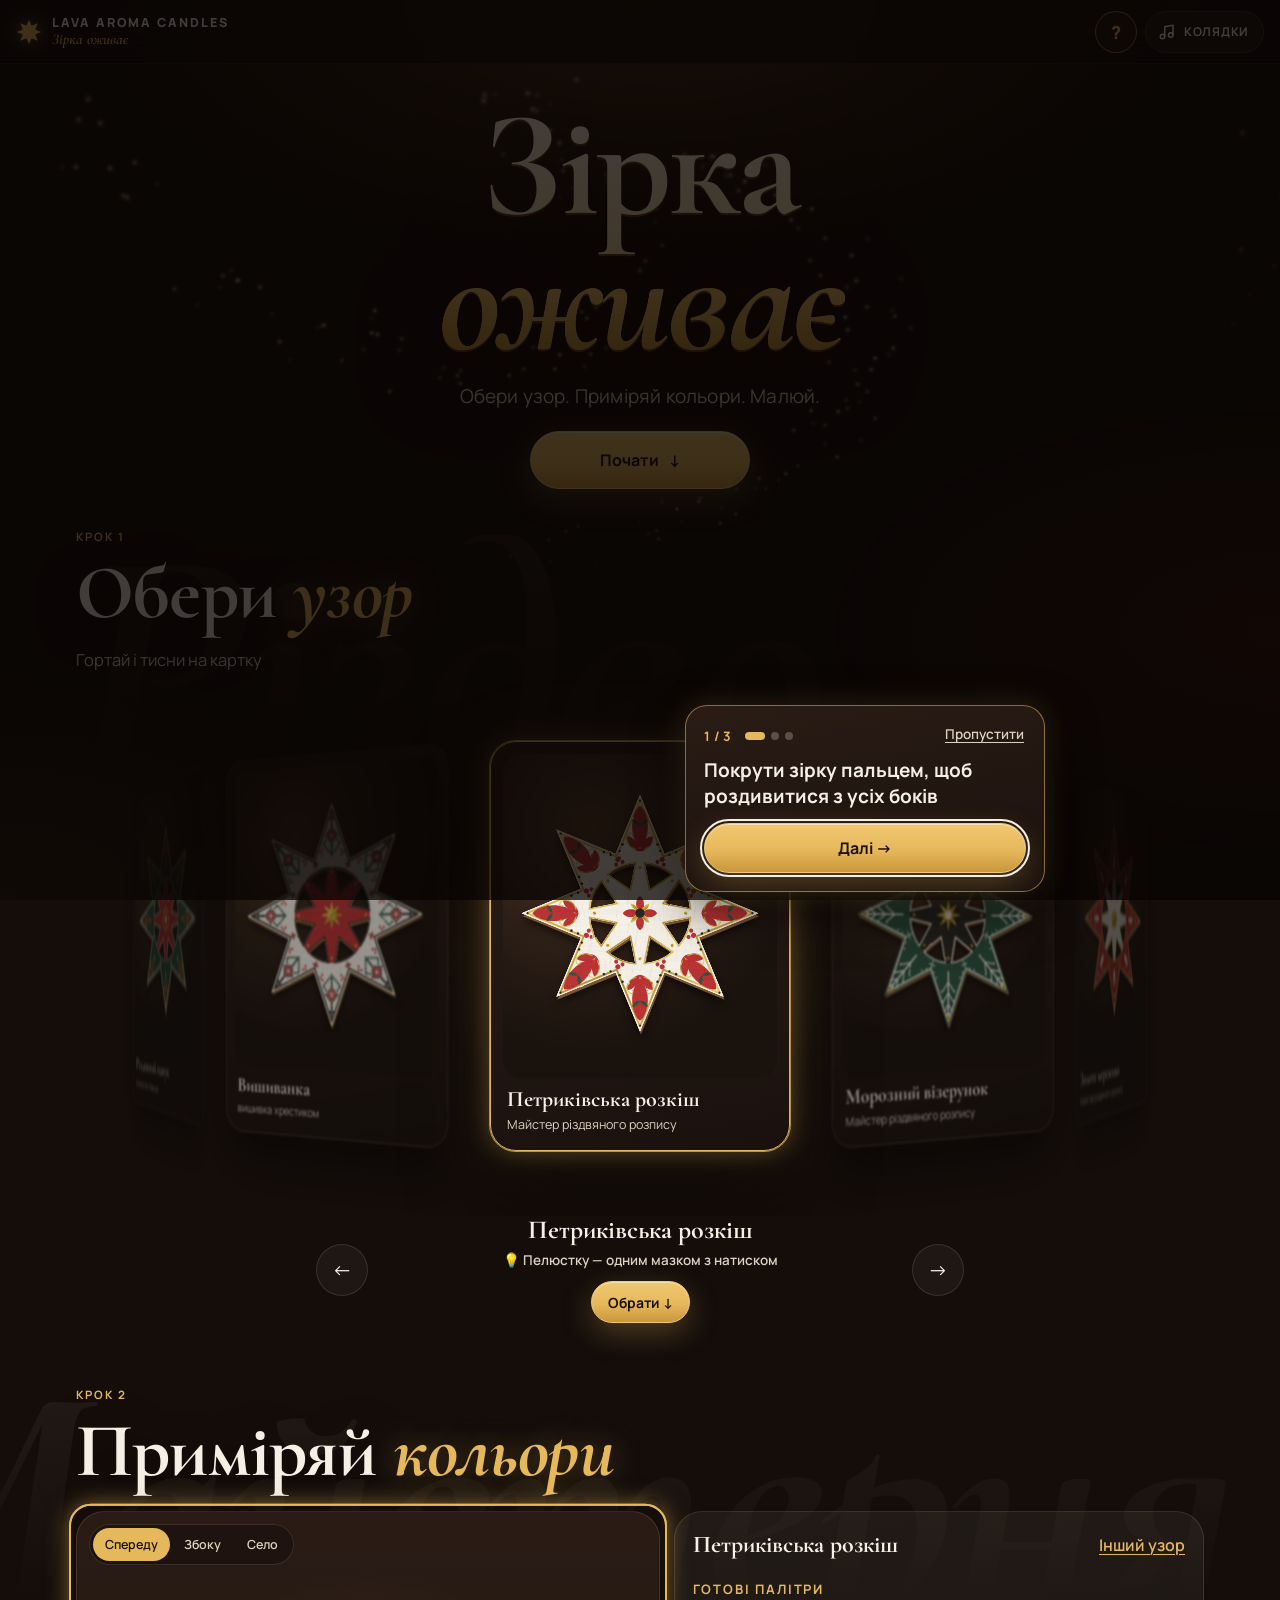
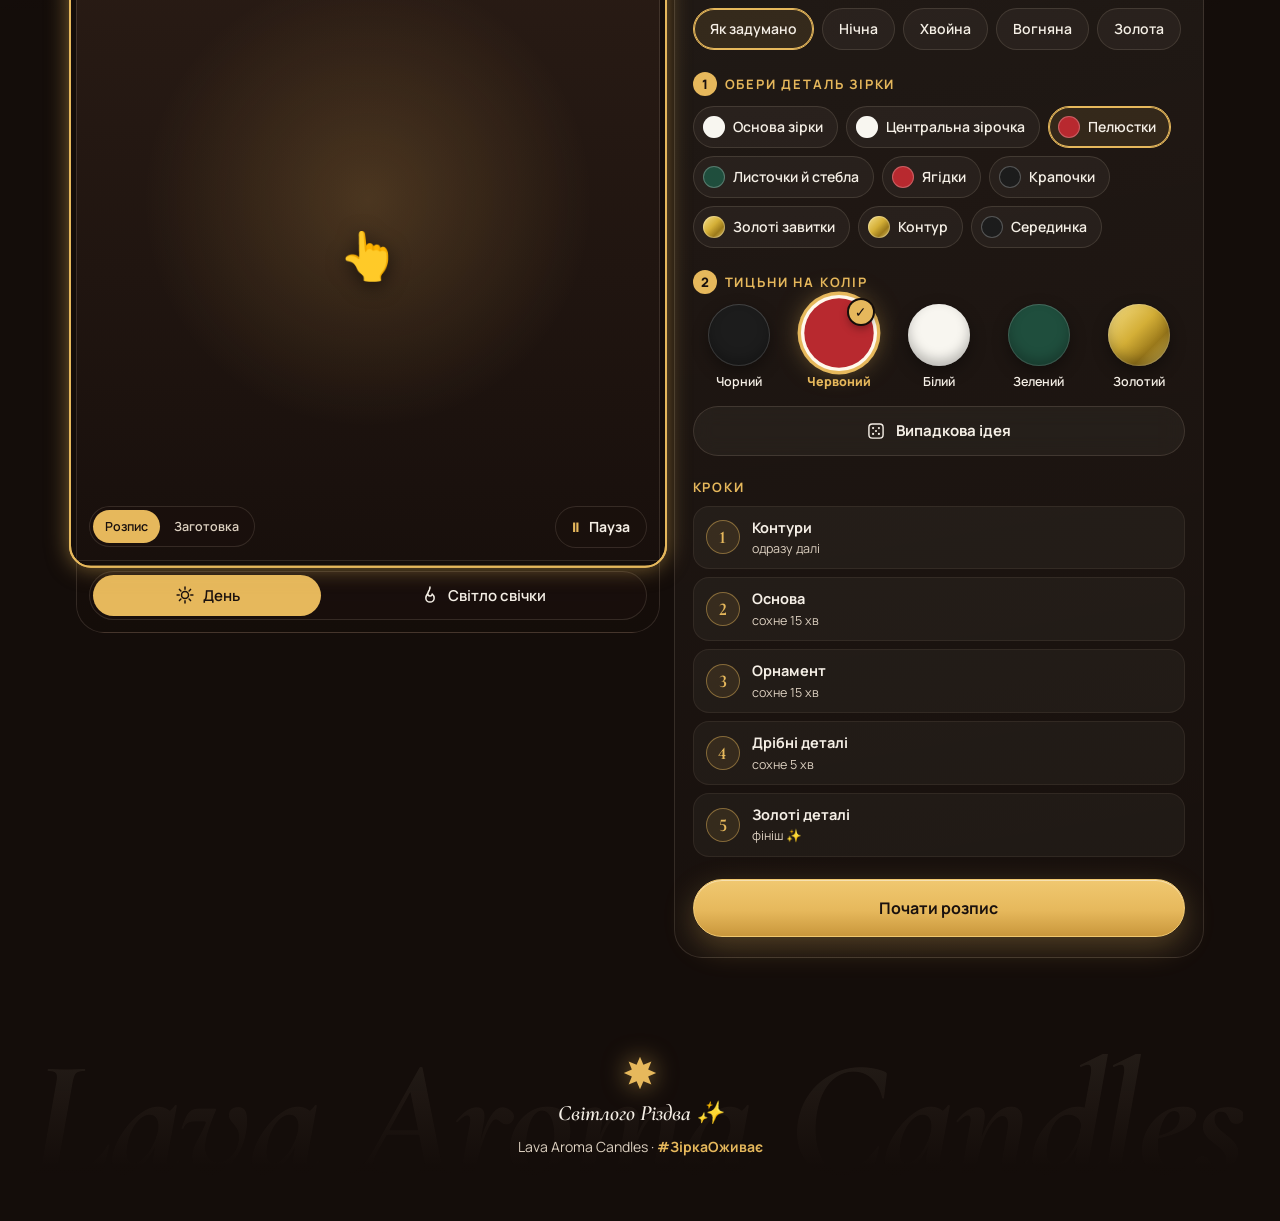
==== index.html @ 37b99ed6 "feat: add 3-step interactive onboarding and foolproof UI labels Co-Authored-By: Claude Opus 5.5 <nor" ====
<!doctype html>
<html lang="uk">
<head>
  <meta charset="utf-8">
  <meta name="viewport" content="width=device-width, initial-scale=1, viewport-fit=cover">
  <meta name="theme-color" content="#140d0a">
  <title>Зірка оживає — Lava Aroma Candles</title>
  <meta name="description" content="Lava Aroma Candles: обери узор, приміряй кольори в 3D і розпиши свою зірку.">
  <link rel="icon" href="data:image/svg+xml,%3Csvg xmlns='http://www.w3.org/2000/svg' viewBox='-10 -10 20 20'%3E%3Cpath d='M0-9.5 2-4.8 6.7-6.7 4.8-2 9.5 0 4.8 2 6.7 6.7 2 4.8 0 9.5-2 4.8-6.7 6.7-4.8 2-9.5 0-4.8-2-6.7-6.7-2-4.8Z' fill='%23E6B85C'/%3E%3C/svg%3E">
  <link rel="preconnect" href="https://fonts.googleapis.com">
  <link rel="preconnect" href="https://fonts.gstatic.com" crossorigin>
  <link href="https://fonts.googleapis.com/css2?family=Cormorant+Garamond:ital,wght@0,600;0,700;1,600;1,700&family=Manrope:wght@400;500;600;700;800&display=swap" rel="stylesheet">
  <link rel="stylesheet" href="css/styles.css">
  <script type="importmap">{ "imports": { "three": "./vendor/three/three.module.js", "three/addons/": "./vendor/three/addons/" } }</script>
</head>
<body>
  <div class="glow-bg" aria-hidden="true"></div>
  <canvas class="sparks" id="bgfx" aria-hidden="true"></canvas>

  <header class="topbar">
    <a class="brand" href="#showcase" data-go="showcase">
      <svg class="brand-mark" viewBox="-10 -10 20 20" aria-hidden="true"><path d="M0-9.5 2-4.8 6.7-6.7 4.8-2 9.5 0 4.8 2 6.7 6.7 2 4.8 0 9.5-2 4.8-6.7 6.7-4.8 2-9.5 0-4.8-2-6.7-6.7-2-4.8Z"/></svg>
      <span><b>Lava Aroma Candles</b><small>Зірка оживає</small></span>
    </a>
    <div class="top-r">
      <button class="btn btn-ghost btn-sm top-home" data-go="showcase">← На головну</button>
      <button class="help-btn" id="helpBtn" aria-label="Як це працює? Коротка підказка">?</button>
      <button class="music-btn" id="musicBtn" aria-pressed="false" aria-label="Увімкнути колядки">
        <svg viewBox="0 0 24 24" aria-hidden="true"><path d="M9 18V5l11-2v13"/><circle cx="6" cy="18" r="3"/><circle cx="17" cy="16" r="3"/></svg>
        <span class="music-t">Колядки</span>
      </button>
    </div>
  </header>

  <main>
    <!-- МАЙСТЕРНЯ ПІСЛЯ QR: вітання → узор (барабан) → кольори в 3D → розпис -->
    <section id="view-showcase" class="view" data-view="showcase">

      <!-- Вітання -->
      <section class="hx" id="offer" data-sec>
        <h1 class="hx-title">Зірка <em>оживає</em></h1>
        <p class="hx-lead">Обери узор. Приміряй кольори. Малюй.</p>
        <button class="btn btn-gold btn-lg hx-go" data-scroll="ideas">Почати <span aria-hidden="true">↓</span></button>
      </section>

      <!-- Крок 1 · барабан узорів -->
      <section class="sec" id="ideas" data-sec>
        <div class="ghost-wrap" aria-hidden="true"><div class="ghost" data-ghost>Різдво</div></div>
        <p class="tag">Крок 1</p>
        <h2 class="h-xl">Обери <em>узор</em></h2>
        <p class="sec-lead">Гортай і тисни на картку</p>
        <div class="drum" id="drum" aria-roledescription="карусель" aria-label="Узори розпису. Гортайте пальцем або мишкою.">
          <div class="drum-ring" id="drumRing"></div>
        </div>
        <div class="drum-bar">
          <button class="round-btn" data-drum="-1" aria-label="Попередній узор">←</button>
          <div class="drum-info" id="drumInfo" aria-live="polite"></div>
          <button class="round-btn" data-drum="1" aria-label="Наступний узор">→</button>
        </div>
      </section>

      <!-- Крок 2 · кольори в 3D -->
      <section class="sec" id="try" data-sec>
        <div class="ghost-wrap" aria-hidden="true"><div class="ghost" data-ghost>Майстерня</div></div>
        <p class="tag">Крок 2</p>
        <h2 class="h-xl">Приміряй <em>кольори</em></h2>
        <div class="try">
          <div class="viewer-card">
            <div class="viewer-stage">
            <div class="viewer" id="viewer3d" aria-label="3D-модель зірки на підставці. Крутіть пальцем або мишкою на 360°.">
              <div class="viewer-loading">Запалюємо зірку…</div>
            </div>
            <div class="drag-cue" aria-hidden="true"><span class="hand">👆</span>Крути пальцем</div>
            <div class="viewer-ui">
              <div class="seg seg-sm" role="group" aria-label="Ракурс">
                <button data-view3d="front" class="is-on">Спереду</button>
                <button data-view3d="side">Збоку</button>
                <button data-view3d="stand">Село</button>
              </div>
            </div>
            <div class="viewer-ui viewer-ui-b">
              <div class="seg seg-sm" role="group" aria-label="Що показати">
                <button data-look="painted" class="is-on">Розпис</button>
                <button data-look="kit">Заготовка</button>
              </div>
              <button class="pill-btn" id="autoRotateBtn" aria-pressed="true"><span class="pb-i" aria-hidden="true">⏸</span><span class="pb-t">Пауза</span></button>
            </div>
            </div>
            <div class="light-row">
              <div class="seg light-seg" role="group" aria-label="Світло">
                <button data-light="day" class="is-on" aria-pressed="true"><svg viewBox="0 0 24 24" aria-hidden="true"><circle cx="12" cy="12" r="4.2"/><path d="M12 2.5v2.6M12 18.9v2.6M2.5 12h2.6M18.9 12h2.6M5.3 5.3l1.8 1.8M16.9 16.9l1.8 1.8M5.3 18.7l1.8-1.8M16.9 7.1l1.8-1.8"/></svg>День</button>
                <button data-light="candle" aria-pressed="false"><svg viewBox="0 0 24 24" aria-hidden="true"><path d="M12 2.5c.6 3-2.6 4.7-2.6 8a2.6 2.6 0 0 0 5.2.3c1.6 1.4 2.4 3 2.4 4.7A5 5 0 0 1 12 20.5a5 5 0 0 1-5-5c0-4.6 5-6.5 5-13z"/></svg>Світло свічки</button>
              </div>
            </div>
          </div>
          <div class="try-panel" id="tryPanel"></div>
        </div>
      </section>

      <footer class="foot">
        <div class="ghost-wrap" aria-hidden="true"><div class="ghost ghost-sm" data-ghost>Lava Aroma Candles</div></div>
        <svg class="foot-mark" viewBox="-10 -10 20 20" aria-hidden="true"><path d="M0-9.5 2-4.8 6.7-6.7 4.8-2 9.5 0 4.8 2 6.7 6.7 2 4.8 0 9.5-2 4.8-6.7 6.7-4.8 2-9.5 0-4.8-2-6.7-6.7-2-4.8Z"/></svg>
        <p class="foot-wish">Світлого Різдва ✨</p>
        <p>Lava Aroma Candles · <b>#ЗіркаОживає</b></p>
      </footer>
    </section>


    <!-- 2. Майстерня -->
    <section id="view-workshop" class="view" data-view="workshop" hidden>
      <div class="ws-bar">
        <div class="seg" role="group" aria-label="Об’єкт">
          <button data-object="star" class="is-on">Моя зірка</button>
          <button data-object="village">Моє різдвяне село</button>
        </div>
        <div class="seg" role="group" aria-label="Режим">
          <button data-mode="create" class="is-on">Створюю</button>
          <button data-mode="paint">Крок за кроком</button>
        </div>
      </div>

      <div class="ws-grid">
        <div class="stage-col">
          <div class="stage-card">
            <div class="stage" id="stage"></div>
            <div class="stage3d" id="stage3d" hidden aria-label="Розпис на 3D-моделі. Крутіть пальцем або мишкою."></div>
            <div class="stage-tools">
              <button class="icon-btn icon-3d" data-stage3d aria-pressed="false" aria-label="Показати розпис на 3D-моделі">3D</button>
              <button class="icon-btn" data-zoom="in" aria-label="Збільшити">+</button>
              <button class="icon-btn" data-zoom="out" aria-label="Зменшити">−</button>
              <button class="icon-btn" data-zoom="reset" aria-label="Весь виріб">⤢</button>
            </div>
            <div class="stage-chip" id="stageChip"></div>
          </div>
          <div class="dock" id="dock"></div>
        </div>
        <div class="panel" id="panel"></div>
      </div>
    </section>

    <!-- 3. Фінал -->
    <section id="view-finish" class="view" data-view="finish" hidden>
      <div class="finish">
        <div class="finish-copy">
          <p class="eyebrow">Готово</p>
          <h2 class="h-big">Твоя зірка <em>засяяла</em></h2>
          <p class="lead" id="finishText"></p>
          <div class="finish-actions">
            <button class="btn btn-gold btn-lg" id="saveBtn">Зберегти фото</button>
            <button class="btn btn-ghost" id="shareBtn" hidden>Поділитися</button>
            <button class="btn btn-ghost" data-scroll="try" data-look-go="painted">У 3D</button>
            <button class="btn btn-ghost" data-go="workshop" data-mode="create">Змінити</button>
          </div>
          <p class="tiny">Для сторіз · <b>#ЗіркаОживає</b></p>
        </div>
        <div class="finish-preview" id="finishPreview"></div>
      </div>
    </section>
  </main>

  <!-- 3. Плеєр колядок -->
  <aside class="player" id="player" aria-label="Різдвяна музика"></aside>

  <div class="toast" id="toast" role="status" aria-live="polite"></div>

  <script type="module" src="js/main.js"></script>
</body>
</html>
---- css/styles.css ----
/* «Зірка оживає» — Lava Aroma Candles. Тепле Різдво: шоколадне дерево, золото, бордо, крем. Mobile-first. */
:root {
  --bg: #140d0a;
  --bg-2: #1a110e;
  --surface: #211612;
  --surface-2: #2a1c16;
  --glass: rgba(255, 236, 214, .045);
  --glass-2: rgba(255, 236, 214, .08);
  --stroke: rgba(245, 222, 196, .13);
  --stroke-2: rgba(245, 222, 196, .24);
  --ink: #f5efe6;
  --muted: #bcab99;
  --dim: #806d5f;
  --gold: #e6b85c;
  --gold-2: #d4af37;
  --gold-soft: rgba(230, 184, 92, .1);
  --red: #9e2a2b;
  --on-gold: #1a110e;
  --glow: 0 0 0 1px rgba(230, 184, 92, .75), 0 0 26px rgba(230, 184, 92, .32), 0 0 70px rgba(230, 184, 92, .12);
  --glow-sm: 0 0 14px rgba(230, 184, 92, .45);
  --radius: 22px;
  --radius-sm: 14px;
  --shadow: 0 30px 80px rgba(0, 0, 0, .5);
  --shadow-sm: 0 12px 30px rgba(0, 0, 0, .3);
  --display: 'Cormorant Garamond', Georgia, 'Times New Roman', serif;
  --sans: 'Manrope', system-ui, -apple-system, 'Segoe UI', Roboto, sans-serif;
  --topbar: 64px;
  --player: 64px;
  --safe-b: env(safe-area-inset-bottom, 0px);
  color-scheme: dark;
}
* { box-sizing: border-box; }
[hidden] { display: none !important; }
html { -webkit-text-size-adjust: 100%; scroll-behavior: smooth; background: var(--bg); overflow-x: clip; }
body { margin: 0; min-height: 100dvh; color: var(--ink); font: 16px/1.55 var(--sans); background: var(--bg); padding-bottom: calc(var(--safe-b) + 24px); overflow-x: clip; }
body.has-player { padding-bottom: calc(var(--player) + var(--safe-b) + 18px); }
.glow-bg { position: fixed; inset: 0; z-index: 0; pointer-events: none;
  background: radial-gradient(60% 40% at 50% 0%, rgba(230, 160, 70, .22) 0%, transparent 70%), radial-gradient(50% 35% at 100% 70%, rgba(158, 42, 43, .2) 0%, transparent 70%), radial-gradient(45% 35% at 0% 100%, rgba(230, 184, 92, .1) 0%, transparent 70%); }
.sparks { position: fixed; inset: 0; width: 100vw; height: 100vh; z-index: 0; pointer-events: none; display: block; transition: opacity .6s; }
body:not([data-view="showcase"]) .sparks { opacity: .45; }
main, .topbar, .player { position: relative; z-index: 1; }
button { font: inherit; color: inherit; cursor: pointer; }
a { color: inherit; }
img { max-width: 100%; display: block; }
::selection { background: var(--gold); color: var(--on-gold); }
h1, h2, h3 { font-family: var(--display); font-weight: 700; letter-spacing: -.01em; margin: 0; line-height: 1.05; }
h3 { font-size: 22px; }
em, mark { font-style: italic; background: none; color: var(--gold); text-shadow: 0 0 30px rgba(230, 184, 92, .35); }
.eyebrow, .tag { font: 700 11.5px var(--sans); text-transform: uppercase; letter-spacing: .18em; color: var(--gold); margin: 0 0 12px; }
.lead { color: var(--muted); margin: 14px 0 0; max-width: 48ch; font-size: 17px; line-height: 1.55; }
.tiny { font-size: 13px; color: var(--muted); }
.h-sec { font-size: clamp(28px, 6vw, 42px); }
.h-big { font-size: clamp(38px, 9vw, 64px); line-height: 1; }

/* ---------- шапка ---------- */
.topbar { position: sticky; top: 0; z-index: 20; height: var(--topbar); display: flex; align-items: center; justify-content: space-between; gap: 10px;
  padding: 0 16px; padding-top: env(safe-area-inset-top, 0px); background: rgba(20, 13, 10, .78); backdrop-filter: blur(16px); -webkit-backdrop-filter: blur(16px); border-bottom: 1px solid rgba(245, 222, 196, .07); }
.brand { display: flex; align-items: center; gap: 10px; text-decoration: none; min-width: 0; }
.brand-mark { width: 26px; height: 26px; fill: var(--gold); flex: none; filter: drop-shadow(0 0 8px rgba(230, 184, 92, .55)); }
.brand b { display: block; font: 800 12.5px/1.1 var(--sans); letter-spacing: .16em; text-transform: uppercase; white-space: nowrap; }
.brand small { display: block; font: italic 600 15px/1 var(--display); color: var(--gold); margin-top: 3px; }
.top-r { display: flex; align-items: center; gap: 8px; }
.topbar .top-home { display: none; }
body:not([data-view="showcase"]) .topbar .top-home { display: inline-flex; }
.music-btn { display: inline-flex; align-items: center; gap: 8px; height: 42px; padding: 0 14px 0 12px; border-radius: 999px; border: 1px solid var(--stroke); background: var(--glass); color: var(--ink); font: 700 12px var(--sans); letter-spacing: .06em; text-transform: uppercase; transition: .25s; }
.music-btn svg { width: 18px; height: 18px; fill: none; stroke: currentColor; stroke-width: 2; stroke-linecap: round; stroke-linejoin: round; }
.music-btn.is-on { background: var(--gold); color: var(--on-gold); border-color: var(--gold); box-shadow: var(--glow-sm); }
.music-btn.is-on svg { animation: sway 1.4s ease-in-out infinite; }
@keyframes sway { 50% { transform: rotate(-10deg) translateY(-1px); } }
@media (max-width: 460px) {
  .music-t { display: none; }
  .music-btn { width: 42px; padding: 0; justify-content: center; }
  .brand b { font-size: 10.5px; letter-spacing: .12em; }
  .top-home { padding: 8px 12px; font-size: 12px; }
}
@media (max-width: 380px) { body:not([data-view="showcase"]) .brand span { display: none; } }

main { max-width: 1160px; margin: 0 auto; padding: 0 16px; }
.view[hidden] { display: none !important; }
.view { animation: viewIn .45s ease both; }
@keyframes viewIn { from { opacity: 0; transform: translateY(8px); } to { opacity: 1; transform: none; } }

/* ---------- кнопки ---------- */
.btn { border: 1px solid var(--stroke); border-radius: 999px; padding: 12px 22px; font: 700 15px var(--sans); background: var(--glass); color: var(--ink);
  transition: transform .15s, box-shadow .25s, background .2s, border-color .2s; display: inline-flex; align-items: center; justify-content: center; gap: 10px; min-height: 50px; text-decoration: none; text-align: center; }
.btn:hover { transform: translateY(-1px); border-color: var(--stroke-2); }
.btn:active { transform: scale(.97); }
.btn-gold, .btn-lime, .btn-neon { background: linear-gradient(180deg, #f0c870, var(--gold) 55%, #c9973c); color: var(--on-gold); border-color: #f0c870; box-shadow: 0 10px 30px rgba(230, 184, 92, .28), inset 0 1px 0 rgba(255, 255, 255, .45); }
.btn-gold:hover, .btn-lime:hover, .btn-neon:hover { box-shadow: var(--glow); }
.btn-ghost, .btn-glass { background: var(--glass); backdrop-filter: blur(10px); -webkit-backdrop-filter: blur(10px); }
.btn-red { background: var(--red); border-color: #b8393a; color: var(--ink); }
.btn-lg { padding: 15px 26px; font-size: 16px; min-height: 58px; }
.btn-sm { min-height: 42px; padding: 9px 16px; font-size: 14px; }
.btn[disabled] { opacity: .45; pointer-events: none; }
.linklike { border: 0; background: none; padding: 0; color: var(--gold); text-decoration: underline; text-decoration-thickness: 1px; text-underline-offset: 3px; font-size: inherit; font-weight: 600; }
.icon-btn { width: 42px; height: 42px; border-radius: 50%; border: 1px solid var(--stroke); background: rgba(26, 17, 14, .8); backdrop-filter: blur(8px); font-size: 17px; line-height: 1; display: grid; place-items: center; color: var(--ink); }
.round-btn { width: 52px; height: 52px; border-radius: 50%; border: 1px solid var(--stroke); background: var(--glass); color: var(--ink); font-size: 20px; flex: none; transition: .2s; }
.round-btn:hover { border-color: var(--gold); color: var(--gold); box-shadow: var(--glow-sm); }

.seg { display: inline-flex; background: rgba(26, 17, 14, .7); border: 1px solid var(--stroke); border-radius: 999px; padding: 3px; gap: 2px; max-width: 100%; backdrop-filter: blur(10px); -webkit-backdrop-filter: blur(10px); }
.seg button { border: 0; background: none; padding: 9px 14px; border-radius: 999px; font-size: 13.5px; font-weight: 600; color: var(--muted); white-space: nowrap; }
.seg button.is-on { background: var(--gold); color: var(--on-gold); }
.seg-sm button { padding: 7px 12px; font-size: 12.5px; }

/* ---------- секції ---------- */
.sec { position: relative; padding: 84px 0 8px; scroll-margin-top: var(--topbar); }
.h-xl { position: relative; font-size: clamp(38px, 9vw, 76px); line-height: .98; margin-bottom: 16px; text-shadow: 0 10px 40px rgba(0, 0, 0, .5); }
.sec-lead { margin: 0 0 8px; color: var(--muted); max-width: 52ch; font-size: 16.5px; }
.ghost-wrap { position: absolute; top: 0; bottom: 0; left: calc(50% - 50vw); width: 100vw; overflow: hidden; pointer-events: none; z-index: -1; }
.ghost { position: absolute; top: 40px; left: 0; white-space: nowrap; font: italic 700 clamp(110px, 26vw, 360px)/.8 var(--display); letter-spacing: -.02em;
  color: transparent; background: linear-gradient(180deg, rgba(245, 222, 196, .07), rgba(245, 222, 196, .005) 85%); -webkit-background-clip: text; background-clip: text; will-change: transform; }
.ghost-sm { font-size: clamp(64px, 13vw, 190px); top: auto; bottom: 10px; }
.rv { opacity: 0; transform: translateY(22px); transition: opacity .8s ease, transform .8s cubic-bezier(.2, .7, .2, 1); }
.rv.is-in { opacity: 1; transform: none; }

/* ---------- вітання ---------- */
.hx { position: relative; min-height: 0; display: flex; flex-direction: column; justify-content: center; align-items: center; text-align: center; padding: 34px 0 6px; }
.hx-title { font-size: clamp(56px, 16vw, 150px); line-height: .9; font-weight: 700; letter-spacing: -.02em; margin: 0 0 14px;
  background: linear-gradient(180deg, #fff6e6 0%, #f5e2bd 45%, #e6b85c 100%); -webkit-background-clip: text; background-clip: text; color: transparent;
  filter: drop-shadow(0 2px 0 #5a3a1c) drop-shadow(0 18px 40px rgba(0, 0, 0, .55)); }
.hx-title em { display: block; background: linear-gradient(180deg, #ffd98a 0%, var(--gold) 50%, #b9852f 100%); -webkit-background-clip: text; background-clip: text; color: transparent; text-shadow: none; padding: 0 .06em; }
.hx-lead { margin: 0 auto; max-width: 34ch; font-size: clamp(17px, 2.2vw, 20px); color: #e3d6c5; line-height: 1.55; }
.hx-cta { display: flex; flex-wrap: wrap; justify-content: center; gap: 10px; margin-top: 28px; width: 100%; max-width: 560px; }
.hx-cta .btn { flex: 1 1 240px; }
.hx-facts { display: flex; flex-wrap: wrap; justify-content: center; align-items: center; gap: 8px 14px; margin: 22px 0 0; color: var(--muted); font-size: 13.5px; font-weight: 600; }
.hx-facts i { width: 5px; height: 5px; border-radius: 50%; background: var(--gold); box-shadow: var(--glow-sm); }
.scroll-cue { position: absolute; bottom: 18px; left: 50%; transform: translateX(-50%); width: 30px; height: 48px; border-radius: 999px; border: 1.5px solid var(--stroke-2); background: none; padding: 0; }
.scroll-cue span { position: absolute; left: 50%; top: 9px; width: 4px; height: 9px; margin-left: -2px; border-radius: 2px; background: var(--gold); animation: cue 1.8s ease-in-out infinite; }
@keyframes cue { 0% { opacity: 0; transform: translateY(0); } 30% { opacity: 1; } 100% { opacity: 0; transform: translateY(16px); } }

/* ---------- барабан узорів ---------- */
.drum { position: relative; height: 440px; margin: 0 calc(50% - 50vw); perspective: 1300px; touch-action: pan-y; cursor: grab; user-select: none; -webkit-user-select: none; overflow: hidden; outline: none; }
.drum.is-drag { cursor: grabbing; }
.drum::before { content: ''; position: absolute; left: 50%; top: 50%; width: 460px; height: 460px; transform: translate(-50%, -50%); border-radius: 50%; background: radial-gradient(circle, rgba(230, 170, 80, .2), transparent 65%); pointer-events: none; }
.drum-ring { position: absolute; inset: 0; transform-style: preserve-3d; }
.dc { position: absolute; left: 50%; top: 50%; width: 250px; height: 340px; margin: -170px 0 0 -125px; border-radius: 26px; padding: 12px; display: grid; grid-template-rows: 1fr auto; gap: 10px;
  background: linear-gradient(170deg, #2c1e17, #1a110e); border: 1px solid var(--stroke); box-shadow: 0 30px 60px rgba(0, 0, 0, .55); will-change: transform, opacity, filter; backface-visibility: hidden; }
.dc-art { position: relative; border-radius: 18px; overflow: hidden; display: grid; place-items: center; background: radial-gradient(70% 60% at 50% 45%, #3a2a20 0%, #1d1410 78%); }
.dc-art svg { width: 88%; height: auto; aspect-ratio: 1; filter: drop-shadow(0 10px 18px rgba(0, 0, 0, .5)); pointer-events: none; }
.dc-meta { display: grid; gap: 4px; padding: 0 4px 4px; }
.dc-meta b { font: 700 22px/1.05 var(--display); }
.dc-meta small { color: var(--muted); font-size: 12.5px; }
.dc.is-active { border-color: var(--gold); box-shadow: var(--glow), 0 40px 80px rgba(0, 0, 0, .6); }
.dc .dc-open { position: absolute; right: 20px; top: 20px; height: 34px; padding: 0 12px; border-radius: 999px; background: var(--gold); color: var(--on-gold); display: grid; place-items: center; font: 800 12px var(--sans); opacity: 0; transform: scale(.8); transition: .25s; box-shadow: var(--glow-sm); }
.dc.is-active .dc-open { opacity: 1; transform: none; }
.drum-bar { display: flex; align-items: center; gap: 12px; justify-content: center; }
.drum-info { min-width: 0; flex: 1; max-width: 520px; text-align: center; display: grid; gap: 2px; }
.drum-info small { color: var(--muted); font-size: 13px; font-weight: 600; }
.drum-info b { font: 700 26px/1.1 var(--display); }
.drum-info .btn { justify-self: center; margin-top: 10px; }
@media (min-width: 860px) { .drum { height: 540px; } .dc { width: 300px; height: 410px; margin: -205px 0 0 -150px; } }

/* ---------- примірка в 3D ---------- */
.try { display: grid; gap: 14px; margin-top: 22px; }
@media (min-width: 980px) { .try { grid-template-columns: 1.1fr 1fr; align-items: start; } .try .viewer-card { position: sticky; top: calc(var(--topbar) + 14px); } }
.viewer-card { position: relative; border-radius: 28px; overflow: hidden; border: 1px solid var(--stroke); background-color: #1d1410;
  background-image: radial-gradient(55% 45% at 50% 40%, rgba(240, 180, 90, .2) 0%, transparent 70%), linear-gradient(180deg, #2a1c15 0%, #160e0b 100%); }
.viewer { position: relative; width: 100%; aspect-ratio: 4 / 5; max-height: 72vh; touch-action: none; cursor: grab; }
.viewer:active, .stage3d:active { cursor: grabbing; }
.viewer canvas { display: block; width: 100% !important; height: 100% !important; }
.viewer-loading { position: absolute; inset: 0; display: grid; place-items: center; color: var(--muted); font: italic 600 20px var(--display); }
.viewer-ui { position: absolute; left: 12px; right: 12px; top: 12px; display: flex; justify-content: space-between; gap: 6px; flex-wrap: wrap; pointer-events: none; }
.viewer-ui > * { pointer-events: auto; }
.viewer-ui-b { top: auto; bottom: 12px; align-items: center; }
.try-panel { border-radius: 28px; padding: 20px 18px; border: 1px solid var(--stroke); background: linear-gradient(170deg, rgba(255, 236, 214, .06), rgba(255, 236, 214, .015)); display: grid; gap: 22px; }
.tp-head { display: flex; justify-content: space-between; align-items: flex-end; gap: 12px; }
.tp-head small { display: block; color: var(--muted); font-size: 13px; font-weight: 600; }
.tp-head b { font: 700 28px/1.05 var(--display); }
.tp-block { display: grid; gap: 10px; }
.tp-label { font: 700 12px var(--sans); text-transform: uppercase; letter-spacing: .14em; color: var(--gold); }
.tp-hint { margin: -4px 0 0; color: var(--muted); font-size: 13.5px; }
.paints { display: grid; grid-template-columns: repeat(5, 1fr); gap: 8px; }
.paint { border: 0; background: none; padding: 0; display: grid; justify-items: center; gap: 6px; font-size: 12.5px; font-weight: 600; color: var(--muted); }
.paint i { width: 100%; max-width: 62px; aspect-ratio: 1; border-radius: 50%; box-shadow: inset 0 -6px 12px rgba(0, 0, 0, .25), inset 0 0 0 1px rgba(255, 255, 255, .18), 0 6px 16px rgba(0, 0, 0, .35); transition: transform .15s, box-shadow .2s; }
.paint.is-on { color: var(--ink); }
.paint.is-on i { transform: translateY(-3px); box-shadow: 0 0 0 3px var(--bg), 0 0 0 5px var(--gold), 0 0 22px rgba(230, 184, 92, .45); }
.parts, .presets { display: flex; flex-wrap: wrap; gap: 8px; }
.parts button, .presets button { border: 1px solid var(--stroke); background: var(--glass); color: var(--ink); border-radius: 999px; padding: 9px 14px 9px 9px; font-size: 14px; font-weight: 600; display: inline-flex; align-items: center; gap: 8px; min-height: 42px; }
.presets button { padding: 9px 16px; }
.parts button.is-on, .presets button.is-on { border-color: var(--gold); background: var(--gold-soft); box-shadow: inset 0 0 0 1px var(--gold); }
.parts .sw { width: 22px; height: 22px; border-radius: 50%; box-shadow: inset 0 0 0 1px rgba(255, 255, 255, .25); flex: none; }
.steps-list { list-style: none; margin: 0; padding: 0; display: grid; gap: 8px; counter-reset: s; }
.steps-list li { display: flex; align-items: center; gap: 12px; padding: 10px 12px; border-radius: 16px; background: rgba(255, 236, 214, .04); border: 1px solid rgba(245, 222, 196, .07); }
.steps-list .n { flex: none; width: 34px; height: 34px; border-radius: 50%; display: grid; place-items: center; background: var(--gold-soft); border: 1px solid rgba(230, 184, 92, .45); color: var(--gold); font: 700 18px var(--display); font-variant-numeric: lining-nums; }
.steps-list b { display: block; font-size: 14.5px; }
.steps-list small { display: block; color: var(--muted); font-size: 12.5px; }
.tp-actions { display: flex; flex-wrap: wrap; gap: 10px; }
.tp-actions .btn { flex: 1 1 210px; }

/* ---------- як це працює ---------- */
.how { display: grid; gap: 12px; margin-top: 22px; }
@media (min-width: 860px) { .how { grid-template-columns: repeat(3, 1fr); } }
.how-c { border-radius: 24px; padding: 22px 20px; border: 1px solid var(--stroke); background: var(--glass); display: grid; gap: 8px; align-content: start; }
.how-c p { margin: 0; color: var(--muted); font-size: 15px; }
.how-c .btn { justify-self: start; margin-top: 8px; }
.how-n { font: italic 700 56px/1 var(--display); color: transparent; -webkit-text-stroke: 1px var(--gold); }
.how-c.is-accent { background: linear-gradient(170deg, rgba(158, 42, 43, .45), rgba(158, 42, 43, .12)); border-color: rgba(214, 90, 80, .45); }
.how-c.is-accent .how-n { color: var(--gold); -webkit-text-stroke: 0; text-shadow: 0 0 24px rgba(230, 184, 92, .4); }

/* ---------- набір ---------- */
.kit { display: grid; gap: 14px; border-radius: 28px; padding: 12px; border: 1px solid var(--stroke); background: var(--glass); margin-top: 22px; }
.kit img { width: 100%; height: 100%; max-height: 440px; object-fit: cover; border-radius: 20px; }
.kit ul { list-style: none; margin: 0; padding: 4px 6px 8px; display: grid; gap: 2px; align-content: center; }
.kit li { display: flex; gap: 14px; align-items: flex-start; font-size: 16px; font-weight: 700; padding: 12px 4px; border-bottom: 1px solid rgba(245, 222, 196, .07); }
.kit li:last-child { border-bottom: 0; }
.kit li .k { flex: none; width: 30px; height: 30px; border-radius: 50%; display: grid; place-items: center; background: var(--gold-soft); color: var(--gold); border: 1px solid rgba(230, 184, 92, .4); font: 700 17px var(--display); }
.kit li small { display: block; color: var(--muted); font-size: 14px; font-weight: 400; }
.paint-row { display: flex; gap: 6px; margin-top: 8px; }
.paint-row span { width: 24px; height: 24px; border-radius: 50%; box-shadow: inset 0 0 0 1px rgba(255, 255, 255, .25); }
@media (min-width: 860px) { .kit { grid-template-columns: 1fr 1.1fr; padding: 16px; } }
.gallery { display: grid; grid-auto-flow: column; grid-auto-columns: 72%; gap: 12px; overflow-x: auto; scroll-snap-type: x mandatory; padding: 14px 2px 8px; scrollbar-width: thin; }
.gallery figure { margin: 0; scroll-snap-align: start; border-radius: 20px; overflow: hidden; border: 1px solid var(--stroke); background: var(--surface); }
.gallery img { width: 100%; aspect-ratio: 3 / 4; object-fit: cover; }
.gallery figcaption { padding: 10px 14px 12px; font-size: 13.5px; color: var(--muted); }
@media (min-width: 640px) { .gallery { grid-auto-columns: 32%; } }
@media (min-width: 980px) { .gallery { grid-auto-columns: 23.8%; } }

/* ---------- поради ---------- */
.faq { display: grid; gap: 10px; max-width: 880px; margin-top: 22px; }
.faq details { border-radius: 20px; padding: 0 18px; border: 1px solid var(--stroke); background: var(--glass); transition: border-color .2s; }
.faq details[open] { border-color: rgba(230, 184, 92, .45); }
.faq summary { list-style: none; cursor: pointer; padding: 18px 42px 18px 0; font-weight: 700; position: relative; font-size: 16px; }
.faq summary::-webkit-details-marker { display: none; }
.faq summary::after { content: '+'; position: absolute; right: 0; top: 50%; transform: translateY(-50%); width: 30px; height: 30px; border-radius: 50%; border: 1px solid var(--stroke); display: grid; place-items: center; font-weight: 400; font-size: 19px; transition: transform .2s, background .2s; }
.faq details[open] summary::after { transform: translateY(-50%) rotate(45deg); background: var(--gold); color: var(--on-gold); border-color: var(--gold); }
.faq details p { margin: 0 0 18px; color: var(--muted); }

.foot { position: relative; text-align: center; color: var(--muted); padding: 90px 0 40px; display: grid; justify-items: center; gap: 10px; font-size: 14px; }
.foot b { color: var(--gold); }
.foot p { margin: 0; }
.foot-mark { width: 34px; height: 34px; fill: var(--gold); filter: drop-shadow(0 0 12px rgba(230, 184, 92, .6)); }
.foot-wish { font: italic 600 22px var(--display); color: var(--ink); }

/* ---------- workshop ---------- */
.ws-bar { display: flex; flex-wrap: wrap; gap: 8px; justify-content: space-between; padding: 16px 0 12px; }
.ws-bar .seg { flex: 1 1 auto; }
.ws-bar .seg button { flex: 1; }
.ws-grid { display: grid; gap: 14px; }
.stage-col { position: sticky; top: calc(var(--topbar) + 6px); z-index: 5; }
.stage-card { position: relative; border-radius: var(--radius); overflow: hidden; box-shadow: var(--shadow); background: #241812; border: 1px solid var(--stroke); }
.stage { width: 100%; height: min(46vh, 440px); touch-action: none; user-select: none; -webkit-user-select: none; }
.stage svg { width: 100%; height: 100%; display: block; }
.stage-tools { position: absolute; right: 10px; top: 10px; display: flex; flex-direction: column; gap: 6px; }
.stage-chip { position: absolute; left: 10px; top: 10px; padding: 6px 12px; border-radius: 999px; font: 500 10.5px var(--sans); letter-spacing: .06em; text-transform: uppercase; background: rgba(20, 13, 10, .78); color: var(--ink); border: 1px solid var(--stroke); max-width: calc(100% - 74px); white-space: nowrap; overflow: hidden; text-overflow: ellipsis; }
.stage-chip:empty { display: none; }
.stage3d { position: absolute; inset: 0; touch-action: none; cursor: grab; background: radial-gradient(55% 45% at 50% 42%, rgba(230, 184, 92, .14) 0%, transparent 70%), linear-gradient(180deg, #241812 0%, #160e0b 100%); background-color: #1d1410; }
.stage3d canvas { display: block; width: 100% !important; height: 100% !important; }
.stage-card.is-3d .stage { visibility: hidden; }
.stage-card.is-3d [data-zoom] { display: none; }
.icon-3d { font: 800 11px var(--sans); }
.icon-3d.is-on { background: var(--gold); color: var(--on-gold); border-color: var(--gold); box-shadow: var(--glow-sm); }
.dock { margin-top: 10px; background: rgba(30, 20, 16, .92); border: 1px solid var(--stroke); border-radius: var(--radius); padding: 12px; backdrop-filter: blur(12px); -webkit-backdrop-filter: blur(12px); }
.dock:empty { display: none; }
@media (min-width: 900px) {
  .ws-grid { grid-template-columns: minmax(0, 1.15fr) minmax(0, 1fr); align-items: start; }
  .stage { height: min(64vh, 620px); }
}
@media (max-width: 899px) { .stage-col { top: calc(var(--topbar) + 4px); } }
@media (max-height: 700px) and (max-width: 899px) { .stage { height: 38vh; } }

/* SVG states */
.comp .slot { cursor: pointer; transition: filter .2s; }
.comp .slot:hover { filter: brightness(1.08); }
.comp .slot.is-selected { animation: selPulse 1.6s ease-in-out infinite; }
@keyframes selPulse { 0%, 100% { filter: drop-shadow(0 0 0 #e6b85c00); } 50% { filter: drop-shadow(0 0 1.4px #fff) drop-shadow(0 0 3px #e6b85c); } }
.comp .layer.is-focus { animation: paintIn 1.1s ease both; }
@keyframes paintIn { from { opacity: 0; } to { opacity: 1; } }
.comp .guides * { fill: none !important; stroke: #3d3a45 !important; stroke-width: .45px !important; stroke-dasharray: 1.6 1.1; opacity: .9; }
.edit-village .obj-star, .edit-star .obj-village { opacity: .72; transition: opacity .3s; }

/* ---------- panel ---------- */
.panel { display: grid; gap: 14px; padding-bottom: 20px; }
.box { background: linear-gradient(170deg, rgba(255, 236, 214, .06), rgba(255, 255, 255, .015)); border: 1px solid var(--stroke); border-radius: var(--radius); padding: 16px; }
.box h3 { font-size: 24px; margin-bottom: 6px; }
.box .sub { color: var(--muted); font-size: 13px; margin: 0 0 10px; }
.row { display: flex; gap: 8px; flex-wrap: wrap; align-items: center; }
.levels { display: grid; grid-template-columns: repeat(3, 1fr); gap: 6px; margin-bottom: 12px; }
.levels button { border: 1px solid var(--stroke); background: rgba(255, 236, 214, .04); border-radius: var(--radius-sm); padding: 9px 8px; text-align: left; font-size: 12px; color: var(--muted); line-height: 1.25; }
.levels button b { display: block; font: 500 10px var(--sans); letter-spacing: .12em; text-transform: uppercase; color: var(--ink); margin-bottom: 3px; }
.levels button.is-on { background: var(--gold); color: var(--on-gold); border-color: var(--gold); }
.levels button.is-on b { color: var(--on-gold); }
.cards { display: grid; grid-template-columns: repeat(3, 1fr); gap: 8px; }
.card { border: 1px solid var(--stroke); background: rgba(255, 236, 214, .04); border-radius: var(--radius-sm); padding: 8px 6px 9px; text-align: center; transition: border-color .2s, transform .15s; color: var(--ink); }
.card:active { transform: scale(.97); }
.card svg { width: 100%; aspect-ratio: 1; display: block; }
.card .thumb-v { aspect-ratio: 1.47; }
.card b { display: block; font-size: 12.5px; margin-top: 4px; line-height: 1.2; }
.card small { display: block; font-size: 11px; color: var(--muted); line-height: 1.25; margin-top: 2px; }
.card.is-on { border-color: var(--gold); background: var(--gold-soft); box-shadow: 0 0 18px rgba(230, 184, 92, .15); }
.chips { display: flex; flex-wrap: wrap; gap: 6px; }
.chip { border: 1px solid var(--stroke); background: rgba(255, 236, 214, .04); border-radius: 999px; padding: 6px 12px 6px 7px; font-size: 12.5px; display: inline-flex; align-items: center; gap: 7px; color: var(--ink); }
.chip.is-on { background: var(--gold); color: var(--on-gold); border-color: var(--gold); }
.chip .sw { width: 16px; height: 16px; border-radius: 50%; box-shadow: inset 0 0 0 1px rgba(255, 255, 255, .25); flex: none; }
.chip.plain { padding: 6px 12px; }
.sw-gold, .pot-gold .pot-paint { background: linear-gradient(135deg, #f6e08a, #d4af37 45%, #9c7a1b 70%, #e9cd66) !important; }

/* палітра-баночки */
.palette { display: grid; grid-template-columns: repeat(5, 1fr); gap: 6px; }
.pot { border: 0; background: none; padding: 0; display: grid; justify-items: center; gap: 4px; font-size: 11px; color: var(--muted); }
.pot-jar { width: 100%; max-width: 54px; aspect-ratio: 1 / 1.05; border-radius: 12px 12px 14px 14px; position: relative; overflow: hidden;
  background: linear-gradient(180deg, #3a2a22, #241813); box-shadow: inset 0 0 0 1px rgba(255, 255, 255, .1); transition: transform .15s, box-shadow .15s; }
.pot-jar::before { content: ''; position: absolute; left: 0; right: 0; top: 0; height: 26%; background: linear-gradient(180deg, #4a3529, #2c1f19); }
.pot-paint { position: absolute; left: 4px; right: 4px; bottom: 4px; top: 32%; border-radius: 5px 5px 10px 10px; box-shadow: inset 0 0 0 1px rgba(255, 255, 255, .12); }
.pot.is-on .pot-jar { transform: translateY(-3px); box-shadow: 0 0 0 2px var(--gold), 0 0 18px rgba(230, 184, 92, .45); }
.pot.is-on { color: var(--ink); font-weight: 700; }
.dock-label { font-size: 12px; color: var(--muted); margin: 0 0 8px; display: flex; justify-content: space-between; gap: 8px; }
.dock-label b { color: var(--ink); }

/* степер */
.steps-bar { display: flex; gap: 5px; margin-bottom: 14px; }
.steps-bar span { flex: 1; height: 6px; border-radius: 3px; background: rgba(255, 255, 255, .07); }
.steps-bar span.done { background: #a8822f; }
.steps-bar span.now { background: var(--gold); box-shadow: 0 0 12px rgba(230, 184, 92, .7); }
.step-head { display: flex; align-items: center; gap: 12px; }
.step-num { font: 800 22px/1 var(--display); width: 48px; height: 48px; border-radius: 14px; background: var(--gold); color: var(--on-gold); display: grid; place-items: center; flex: none; box-shadow: var(--glow-sm); }
.need { list-style: none; padding: 0; margin: 10px 0 0; display: grid; gap: 6px; }
.need li { display: flex; align-items: center; gap: 10px; font-size: 13.5px; padding: 8px 10px; border-radius: 12px; background: rgba(255, 255, 255, .04); border: 1px solid rgba(255, 236, 214, .06); }
.need .sw { width: 20px; height: 20px; border-radius: 50%; box-shadow: inset 0 0 0 1px rgba(255, 255, 255, .25); flex: none; }
.need small { margin-left: auto; color: var(--muted); white-space: nowrap; }
.tip { margin: 10px 0 0; padding: 11px 13px; background: var(--gold-soft); border: 1px solid rgba(230, 184, 92, .25); border-radius: 14px; font-size: 13.5px; }
.nav-steps { display: grid; grid-template-columns: auto 1fr auto; gap: 8px; align-items: center; }
.nav-steps .mid { text-align: center; font-size: 12.5px; color: var(--muted); line-height: 1.2; }
.nav-steps .mid b { display: block; color: var(--ink); font-size: 14px; }
.nav-steps .btn { padding: 10px 14px; min-height: 44px; font-size: 11px; }
.toggle { display: flex; align-items: center; gap: 10px; font-size: 13.5px; cursor: pointer; user-select: none; }
.toggle input { appearance: none; width: 42px; height: 24px; border-radius: 999px; background: rgba(255, 255, 255, .12); position: relative; transition: background .2s; flex: none; margin: 0; }
.toggle input::after { content: ''; position: absolute; top: 3px; left: 3px; width: 18px; height: 18px; border-radius: 50%; background: #e9dccb; transition: transform .2s; }
.toggle input:checked { background: var(--gold); box-shadow: var(--glow-sm); }
.toggle input:checked::after { transform: translateX(18px); background: var(--on-gold); }

.dry { text-align: center; padding: 20px 14px; border: 1px dashed rgba(230, 184, 92, .6); border-radius: var(--radius); background: var(--gold-soft); }
.dry .clock { font: 800 46px/1 var(--display); font-variant-numeric: tabular-nums; margin: 8px 0; color: var(--gold); text-shadow: 0 0 24px rgba(230, 184, 92, .5); }
.dry-drop { width: 34px; height: 34px; margin: 0 auto; animation: drip 1.8s ease-in-out infinite; }
@keyframes drip { 0%, 100% { transform: translateY(0); } 50% { transform: translateY(4px); } }
.dry .row { justify-content: center; margin-top: 10px; }

/* ---------- finish ---------- */
.finish { display: grid; gap: 22px; padding: 26px 0; }
.finish-actions { display: flex; flex-wrap: wrap; gap: 10px; margin: 22px 0 12px; }
.finish-actions .btn-lg { flex: 1 1 100%; }
.finish-preview { border-radius: 28px; overflow: hidden; box-shadow: var(--shadow), 0 0 0 1px var(--stroke); }
.finish-preview svg { display: block; width: 100%; height: auto; }
@media (min-width: 900px) { .finish { grid-template-columns: 1fr 1fr; align-items: center; } .finish-actions .btn-lg { flex: 0 1 auto; } }

/* ---------- player ---------- */
.player { position: fixed; left: 50%; transform: translateX(-50%); bottom: calc(10px + var(--safe-b)); z-index: 30; width: min(560px, calc(100% - 16px));
  min-height: 56px; display: flex; align-items: center; gap: 8px; padding: 6px 8px 6px 6px; border-radius: 999px;
  background: rgba(30, 20, 16, .88); border: 1px solid var(--stroke); color: #fff; backdrop-filter: blur(16px); -webkit-backdrop-filter: blur(16px); box-shadow: 0 16px 40px rgba(0, 0, 0, .5); }
.player .play { width: 44px; height: 44px; border-radius: 50%; border: 0; flex: none; display: grid; place-items: center; background: var(--gold); color: var(--on-gold); box-shadow: var(--glow-sm); }
.player .play svg { width: 18px; height: 18px; fill: currentColor; }
.player .meta { min-width: 0; flex: 1; line-height: 1.2; }
.player .meta b { display: block; font-size: 13.5px; white-space: nowrap; overflow: hidden; text-overflow: ellipsis; }
.player .meta small { display: block; font: 500 10px var(--sans); letter-spacing: .1em; text-transform: uppercase; color: var(--muted); white-space: nowrap; overflow: hidden; text-overflow: ellipsis; margin-top: 2px; }
.player .pbtn { width: 36px; height: 36px; border: 0; background: none; border-radius: 50%; display: grid; place-items: center; color: var(--muted); flex: none; }
.player .pbtn:hover { color: #fff; background: #ffffff14; }
.player .pbtn svg { width: 17px; height: 17px; fill: currentColor; }
.player .eq { display: flex; gap: 2px; align-items: flex-end; height: 14px; margin-right: 4px; }
.player .eq i { width: 3px; background: var(--gold); border-radius: 1px; animation: eq 1s ease-in-out infinite; box-shadow: 0 0 6px rgba(230, 184, 92, .6); }
.player .eq i:nth-child(2) { animation-delay: -.3s; } .player .eq i:nth-child(3) { animation-delay: -.6s; }
@keyframes eq { 0%, 100% { height: 4px; } 50% { height: 14px; } }
.player.is-idle { width: auto; padding-right: 20px; cursor: pointer; }
.player.is-idle .meta b { font-size: 14px; }
.player-list { position: absolute; bottom: calc(100% + 8px); left: 0; right: 0; background: rgba(30, 20, 16, .96); border: 1px solid var(--stroke); border-radius: 20px; padding: 6px; display: grid; gap: 2px; }
.player-list button { border: 0; background: none; text-align: left; padding: 10px 12px; border-radius: 14px; font-size: 13.5px; display: flex; justify-content: space-between; gap: 10px; color: #fff; }
.player-list button small { color: var(--muted); }
.player-list button.is-on { background: #ffffff10; color: var(--gold); }

.toast { position: fixed; left: 50%; bottom: calc(var(--player) + 26px + var(--safe-b)); transform: translate(-50%, 20px); opacity: 0; z-index: 40; pointer-events: none;
  background: var(--gold); color: var(--on-gold); padding: 11px 18px; border-radius: 999px; font: 600 13.5px var(--sans); transition: .3s; max-width: calc(100% - 32px); text-align: center; box-shadow: var(--glow); }
.toast.is-on { opacity: 1; transform: translate(-50%, 0); }

@media (prefers-reduced-motion: reduce) {
  html { scroll-behavior: auto; }
  *, *::before, *::after { animation-duration: .01ms !important; animation-iteration-count: 1 !important; transition-duration: .01ms !important; }
  .rv { opacity: 1; transform: none; }
  .music-btn.is-on svg { animation: none; }
}

/* плеєр з’являється лише після «Колядки» у шапці */
.player.is-idle { display: none; }
.step-num, .dry .clock { font-family: var(--display); }

/* ---- коротка головна ---- */
.hx-lead { font-size: clamp(16px, 2vw, 19px); letter-spacing: .01em; }
.hx-go { margin-top: 20px; min-width: 220px; }
#ideas { padding-top: 34px; }
.sec-lead { margin-bottom: 4px; }
.sec { padding-top: 56px; }
.tp-head { display: flex; align-items: center; justify-content: space-between; gap: 12px; }
.tp-head b { font: 700 24px/1.1 var(--display); }
.tp-go { width: 100%; }
.sparks { opacity: 1; }
body:not([data-view="showcase"]) .sparks { opacity: .4; }

/* ---- превʼю «розписано вручну» ---- */
.dc-art { background: radial-gradient(80% 70% at 32% 22%, #5a3f2b 0%, #2c1f17 55%, #1a120d 100%); }
.dc-art img { width: 90%; height: auto; aspect-ratio: 416 / 424; display: block; pointer-events: none; user-select: none; -webkit-user-drag: none; }

/* ==========================================================================
   ТЕЛЕФОН (≤768px): швидкість + зручність великим пальцем.
   Десктоп (≥769px) цей блок не зачіпає.
   ========================================================================== */
@media (max-width: 768px) {
  /* --- швидкість: без backdrop-filter (дуже важкий для мобільних GPU) --- */
  .topbar { background: rgba(20, 13, 10, .92); }
  .topbar, .btn-ghost, .btn-glass, .seg, .icon-btn, .dock, .player { backdrop-filter: none; -webkit-backdrop-filter: none; }
  .btn-ghost, .btn-glass { background: rgba(38, 26, 20, .92); }
  .seg, .icon-btn { background: rgba(20, 13, 10, .92); }
  .player { background: rgba(20, 13, 10, .95); }
  .sparks { width: 100%; height: 100dvh; }
  /* анімації лише transform / opacity */
  .comp .slot.is-selected { animation: selPulseM 1.6s ease-in-out infinite; }
  @keyframes selPulseM { 50% { opacity: .72; } }
  .player .eq i { height: 14px; transform-origin: bottom; animation-name: eqM; }
  @keyframes eqM { 0%, 100% { transform: scaleY(.3); } 50% { transform: scaleY(1); } }

  /* --- жести: сторінка гортається лише вертикально; 3D крутиться пальцем без «стрибків» --- */
  html { overscroll-behavior-x: none; }
  main { touch-action: pan-y; }
  #viewer3d, #viewer3d canvas, .stage3d, .stage3d canvas { touch-action: none; }
  .drum { touch-action: pan-y; }

  /* --- великі цілі для пальця: мінімум 48×48, проміжки 10–12px --- */
  .btn, .btn-sm { min-height: 48px; }
  .icon-btn { width: 48px; height: 48px; }
  .music-btn { height: 48px; min-width: 48px; }
  .seg { gap: 6px; padding: 4px; }
  .seg button, .seg-sm button { min-height: 48px; padding: 0 16px; font-size: 14px; }
  .viewer-ui-b { gap: 10px; }
  .linklike { min-height: 48px; display: inline-flex; align-items: center; }
  .parts, .presets, .chips, .row { gap: 10px; }
  .parts button, .presets button { min-height: 48px; padding: 0 16px 0 12px; }
  .presets button { padding: 0 18px; }
  .paints { gap: 10px; }
  .paint { min-height: 48px; }
  .paint i { min-width: 48px; max-width: 58px; }
  .drum-bar { gap: 14px; }
  .chip { min-height: 48px; padding: 0 16px 0 12px; font-size: 14px; }
  .chip.plain { padding: 0 16px; }
  .chip .sw { width: 22px; height: 22px; }
  .levels { gap: 10px; }
  .levels button { min-height: 52px; }
  .cards { gap: 10px; }
  .palette { gap: 10px; }
  .pot { min-height: 48px; }
  .nav-steps { gap: 10px; }
  .nav-steps .btn { min-height: 48px; font-size: 13px; }
  .stage-tools { gap: 10px; }
  .toggle { min-height: 48px; }
  .player .play { width: 48px; height: 48px; }
  .player .pbtn { width: 48px; height: 48px; }
  .player-list button { min-height: 48px; }
  /* м’який відгук на дотик */
  .btn, .round-btn, .icon-btn, .music-btn, .seg button, .parts button, .presets button, .paint, .chip, .pot, .card, .levels button, .player button, .linklike { transition: transform .12s ease, background .2s, border-color .2s, box-shadow .2s; }
  .btn:active, .round-btn:active, .icon-btn:active, .music-btn:active, .seg button:active, .parts button:active, .presets button:active,
  .paint:active, .chip:active, .pot:active, .card:active, .levels button:active, .player button:active, .linklike:active { transform: scale(.95); }

  /* --- «Приміряй кольори»: зірка лишається вгорі, панель фарб — під великим пальцем --- */
  .try .viewer-card { position: sticky; top: var(--topbar); z-index: 3; }
  .viewer { aspect-ratio: auto; height: 44dvh; max-height: none; }

  /* --- майстерня: фарби й кнопки кроків — у нижній зоні екрана, над адресним рядком --- */
  .stage { height: min(42dvh, 400px); }
  body[data-view="workshop"] .dock { position: fixed; left: 8px; right: 8px; bottom: calc(8px + var(--safe-b)); z-index: 25; margin: 0;
    background: rgba(20, 13, 10, .95); box-shadow: 0 -12px 30px rgba(0, 0, 0, .45); padding: 10px 12px; }
  body[data-view="workshop"].has-player .dock { bottom: calc(var(--player) + 18px + var(--safe-b)); }
  body[data-view="workshop"] .panel { padding-bottom: 170px; }
  body[data-view="workshop"] .toast { bottom: calc(160px + var(--safe-b)); }
  body[data-view="workshop"].has-player .toast { bottom: calc(var(--player) + 170px + var(--safe-b)); }
}
@media (max-width: 768px) and (max-height: 700px) { .stage { height: 36dvh; } .viewer { height: 40dvh; } }

/* справжнє фото розписаної зірки в картці барабана */
.dc-art.is-photo img { width: 100%; height: 100%; aspect-ratio: auto; object-fit: cover; }
.dc-real { position: absolute; left: 10px; bottom: 10px; padding: 4px 10px; border-radius: 999px; background: rgba(20, 13, 10, .82); color: var(--gold); font: 700 11px var(--sans); letter-spacing: .08em; text-transform: uppercase; }
@media (max-width: 768px) { .view { animation-name: viewInM; } @keyframes viewInM { from { opacity: 0; } to { opacity: 1; } } }
@media (max-width: 768px) { .brand { min-height: 48px; } }

/* фон «Зоряний пил» плавно проявляється, коли готовий */
.sparks { opacity: 0; transition: opacity 1.2s ease; }
.sparks.is-on { opacity: 1; }
body:not([data-view="showcase"]) .sparks.is-on { opacity: .45; }

/* «Світло свічки» */
.vu-btns { display: flex; gap: 8px; pointer-events: auto; }
.light-btn svg { width: 20px; height: 20px; fill: none; stroke: currentColor; stroke-width: 1.8; stroke-linecap: round; stroke-linejoin: round; }
.light-btn .i-sun { display: none; }
.light-btn.is-on { background: linear-gradient(180deg, #f0c870, var(--gold)); color: var(--on-gold); border-color: #f0c870; box-shadow: 0 0 18px rgba(255, 160, 70, .55); }
.light-btn.is-on .i-flame { display: none; }
.light-btn.is-on .i-sun { display: block; }
.viewer-card::before { content: ''; position: absolute; inset: 0; pointer-events: none; opacity: 0; transition: opacity .8s ease;
  background: radial-gradient(48% 40% at 50% 46%, rgba(255, 150, 60, .42) 0%, rgba(255, 120, 40, .12) 45%, transparent 72%); }
.viewer-card.is-candle { background-image: linear-gradient(180deg, #1a0f0a 0%, #0d0806 100%); }
.viewer-card.is-candle::before { opacity: 1; animation: candleGlow 3.2s ease-in-out infinite; }
@keyframes candleGlow { 0%, 100% { opacity: .85; } 40% { opacity: 1; } 70% { opacity: .9; } }
@media (max-width: 768px) { .vu-btns { gap: 10px; } }

/* «Випадкова ідея» і порада майстра */
.tp-random { width: 100%; margin-top: 4px; }
.tp-random svg { width: 20px; height: 20px; fill: none; stroke: currentColor; stroke-width: 1.7; }
.tp-random svg circle { fill: currentColor; stroke: none; }
.viewer-card::after { content: ''; position: absolute; inset: 0; pointer-events: none; opacity: 0; border-radius: inherit; box-shadow: inset 0 0 60px rgba(230, 184, 92, .45); }
.viewer-card.is-flash::after { animation: ideaFlash .9s ease-out; }
@keyframes ideaFlash { 0% { opacity: 0; } 25% { opacity: 1; } 100% { opacity: 0; } }
.drum-info .master-tip { display: block; margin-top: 4px; color: var(--muted); font-size: 13.5px; font-weight: 600; line-height: 1.35; }
@media (max-width: 768px) { .tp-random { min-height: 52px; } }

/* ==========================================================================
   «Зрозуміло з першої секунди»: підписи, кроки 1/2, світло «День / Світло свічки»
   ========================================================================== */
:root { --muted: #ddd1c1; }
.viewer-stage { position: relative; }
.pill-btn { display: inline-flex; align-items: center; gap: 7px; height: 42px; padding: 0 16px 0 13px; border-radius: 999px; border: 1px solid var(--stroke); background: rgba(26, 17, 14, .85); backdrop-filter: blur(8px); color: var(--ink); font: 700 14px var(--sans); }
.pill-btn .pb-i { font-size: 13px; color: var(--gold); }
.light-row { position: relative; z-index: 1; padding: 10px 12px 12px; border-top: 1px solid var(--stroke); background: rgba(20, 13, 10, .55); }
.light-seg { display: grid; grid-template-columns: 1fr 1.4fr; width: 100%; }
.light-seg button { display: inline-flex; align-items: center; justify-content: center; gap: 8px; color: var(--ink); font-size: 15px; }
.light-seg svg { width: 20px; height: 20px; flex: none; fill: none; stroke: currentColor; stroke-width: 1.8; stroke-linecap: round; stroke-linejoin: round; }
.light-seg button[data-light="candle"].is-on { box-shadow: 0 0 18px rgba(255, 160, 70, .55); }
.tp-label { display: inline-flex; align-items: center; gap: 8px; font-size: 13px; color: var(--gold); }
.tp-n { display: inline-grid; place-items: center; width: 24px; height: 24px; border-radius: 50%; background: var(--gold); color: var(--on-gold); font: 800 13px var(--sans); font-style: normal; letter-spacing: 0; }
/* вибрана фарба: більша, біла+золота обводка й галочка */
.paint { position: relative; color: var(--ink); }
.paint.is-on { font-weight: 800; color: var(--gold); }
.paint.is-on i { transform: translateY(-2px) scale(1.12); box-shadow: 0 0 0 3px #fff8ec, 0 0 0 6px var(--gold), 0 0 24px rgba(230, 184, 92, .6); }
.paint .chk { position: absolute; top: -4px; right: calc(50% - 34px); width: 24px; height: 24px; border-radius: 50%; display: grid; place-items: center; background: var(--gold); color: var(--on-gold); font: 900 14px/1 var(--sans); box-shadow: 0 0 0 2px var(--bg), 0 4px 10px rgba(0, 0, 0, .4); }
/* підказка «Крути пальцем» над 3D, поки ніхто не торкнувся */
.drag-cue { position: absolute; left: 50%; bottom: 76px; transform: translateX(-50%); z-index: 2; display: inline-flex; align-items: center; gap: 8px; padding: 8px 14px 8px 10px; border-radius: 999px; background: rgba(20, 13, 10, .82); border: 1px solid rgba(230, 184, 92, .45); color: var(--ink); font: 700 14px var(--sans); pointer-events: none; white-space: nowrap; transition: opacity .5s; }
.drag-cue .hand { display: inline-block; font-size: 18px; animation: handSwipe 1.8s ease-in-out infinite; }
@keyframes handSwipe { 0%, 100% { transform: translateX(-7px) rotate(-8deg); } 50% { transform: translateX(7px) rotate(8deg); } }
.viewer-card.was-touched .drag-cue { opacity: 0; }
/* кнопка «?» */
.help-btn { width: 42px; height: 42px; border-radius: 50%; border: 1px solid rgba(230, 184, 92, .55); background: var(--glass); color: var(--gold); font: 800 18px var(--sans); display: grid; place-items: center; flex: none; }
@media (max-width: 768px) {
  .viewer { height: 38dvh; }
  .pill-btn { height: 48px; font-size: 14.5px; backdrop-filter: none; background: rgba(20, 13, 10, .92); }
  .light-row { padding: 8px 10px 10px; }
  .light-seg button { font-size: 15px; }
  .help-btn { width: 48px; height: 48px; }
  .paint { font-size: 14px; }
  .tp-label { font-size: 13.5px; }
  .seg button { color: var(--ink); }
  .drag-cue { bottom: 72px; }
}
@media (max-width: 768px) and (max-height: 700px) { .viewer { height: 34dvh; } }

/* ---------- міні-гід (spotlight) ---------- */
.tour { position: fixed; inset: 0; z-index: 55; pointer-events: none; animation: tourIn .35s ease both; }
.tour.is-out { animation: tourOut .3s ease both; }
@keyframes tourIn { from { opacity: 0; } }
@keyframes tourOut { to { opacity: 0; } }
.tour-dim { position: absolute; left: 0; top: 0; display: block; }
.tour-dim path { fill: rgba(8, 5, 3, .76); pointer-events: auto; }
.tour-rings i { position: absolute; left: 0; top: 0; border-radius: 22px; border: 2px solid var(--gold); box-shadow: 0 0 22px rgba(230, 184, 92, .5); transition: transform .25s ease, width .25s ease, height .25s ease; }
.tour-rings i::after { content: ''; position: absolute; inset: -2px; border-radius: inherit; border: 2px solid var(--gold); animation: tourPulse 1.6s ease-out infinite; }
@keyframes tourPulse { from { opacity: .9; transform: scale(1); } to { opacity: 0; transform: scale(1.06); } }
.tour-hand { position: absolute; left: 0; top: 0; width: 60px; height: 60px; display: grid; place-items: center; transition: transform .25s ease; }
.tour-hand span { font-size: 46px; filter: drop-shadow(0 4px 10px rgba(0, 0, 0, .6)); animation: tourSwipe 1.7s ease-in-out infinite; }
@keyframes tourSwipe { 0%, 100% { transform: translateX(-46px) rotate(-12deg); } 50% { transform: translateX(46px) rotate(12deg); } }
.tour-card { position: absolute; left: 0; top: 0; width: min(360px, calc(100vw - 24px)); pointer-events: auto; padding: 16px 18px 18px; border-radius: 22px; background: linear-gradient(170deg, #2a1c15, #1a110d); border: 1px solid rgba(230, 184, 92, .55); box-shadow: 0 18px 50px rgba(0, 0, 0, .6), 0 0 30px rgba(230, 184, 92, .18); color: var(--ink); transition: transform .3s ease; }
.tour-card.is-in { animation: tourCard .35s ease both; }
@keyframes tourCard { from { opacity: 0; } }
.tour-skip { position: absolute; top: 8px; right: 8px; min-height: 40px; padding: 0 12px; border: 0; border-radius: 999px; background: none; color: var(--muted); font: 600 13.5px var(--sans); text-decoration: underline; text-underline-offset: 3px; }
.tour-dots { display: flex; align-items: center; gap: 6px; font: 700 13px var(--sans); color: var(--gold); min-height: 28px; }
.tour-dots b { margin-right: -2px; }
.tour-dots i { width: 8px; height: 8px; border-radius: 50%; background: rgba(245, 239, 230, .25); }
.tour-dots i:first-of-type { margin-left: 8px; }
.tour-dots i.is-on { background: var(--gold); width: 20px; border-radius: 6px; }
.tour-text { margin: 8px 0 14px; font: 700 19px/1.35 var(--sans); color: var(--ink); }
.tour-next { width: 100%; min-height: 50px; font-size: 16px; }
.help-btn:focus-visible, .tour-next:focus-visible, .tour-skip:focus-visible { outline: 2px solid var(--ink); outline-offset: 2px; }
@media (max-width: 768px) { .tour-skip { min-height: 44px; } .tour-text { font-size: 18.5px; } }
@media (prefers-reduced-motion: reduce) { .tour-hand span, .tour-rings i::after, .drag-cue .hand { animation: none; } }
.tour-on .drag-cue { opacity: 0; }
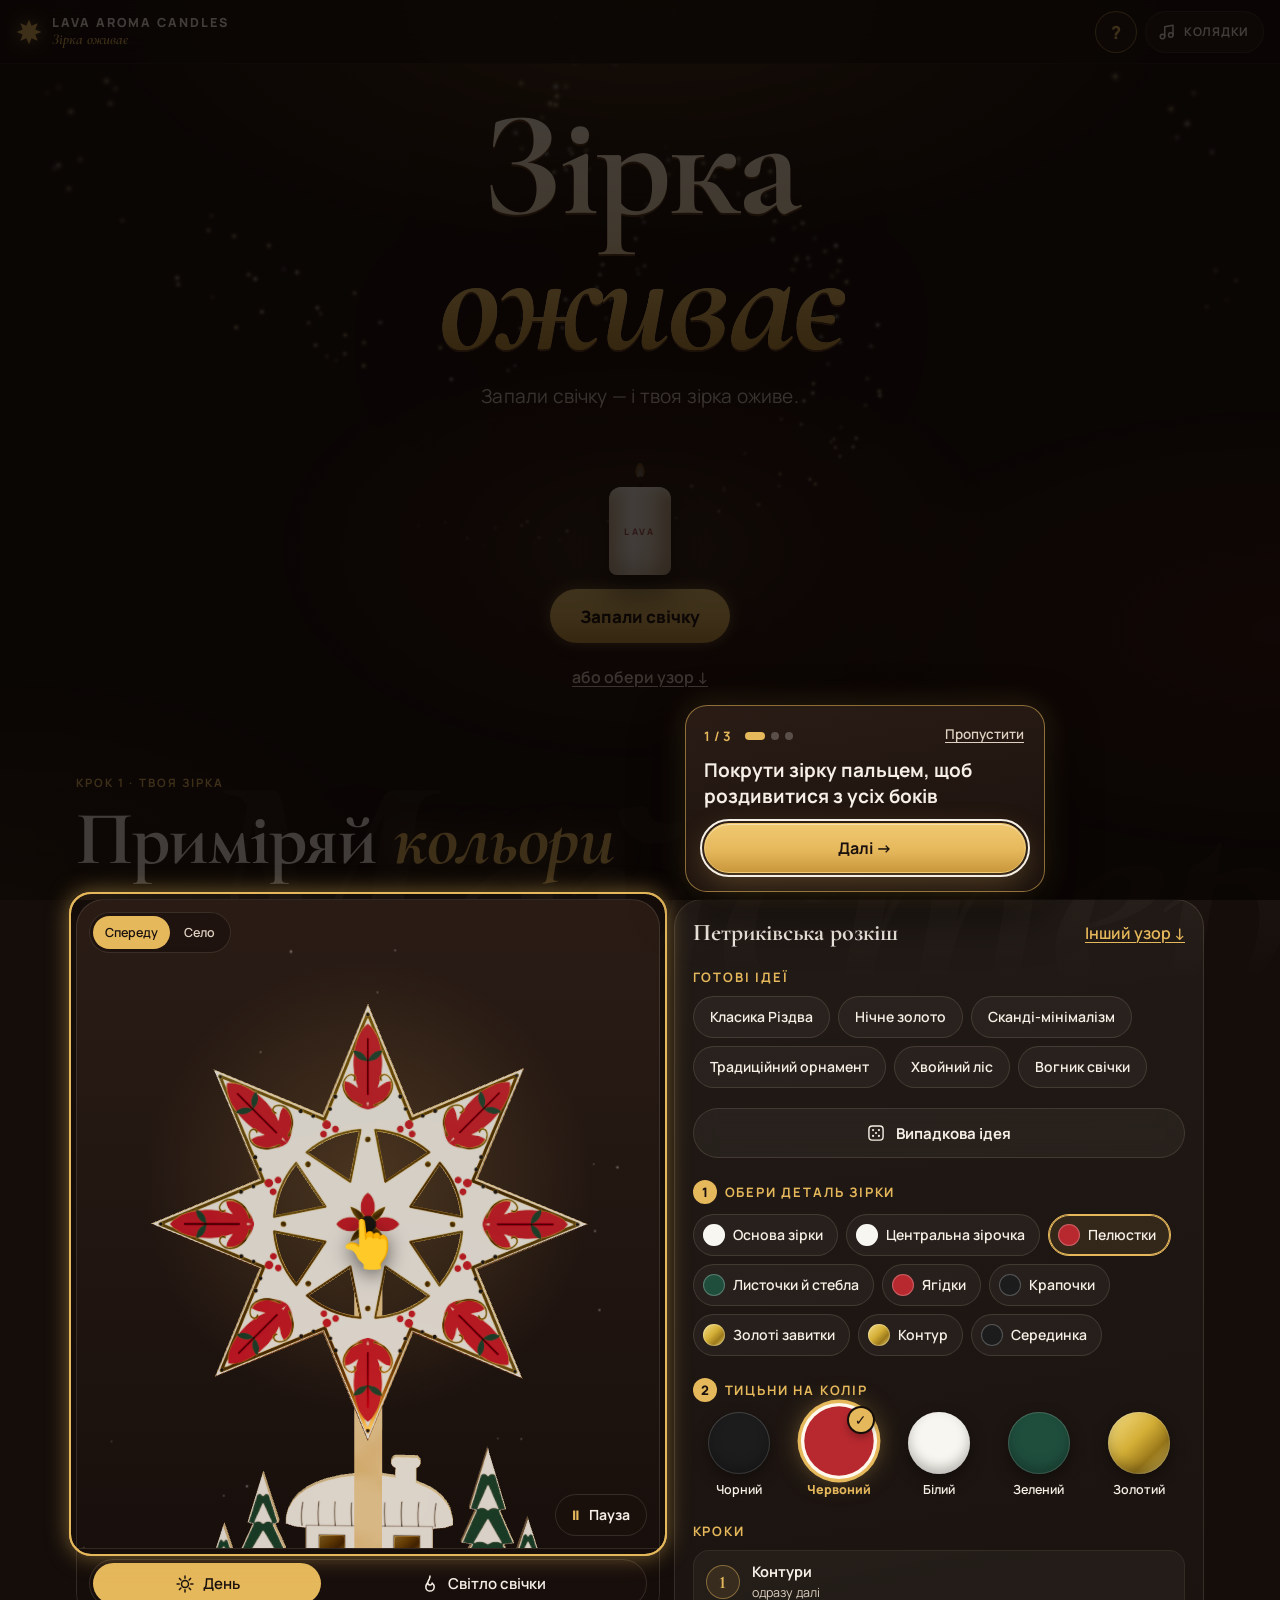
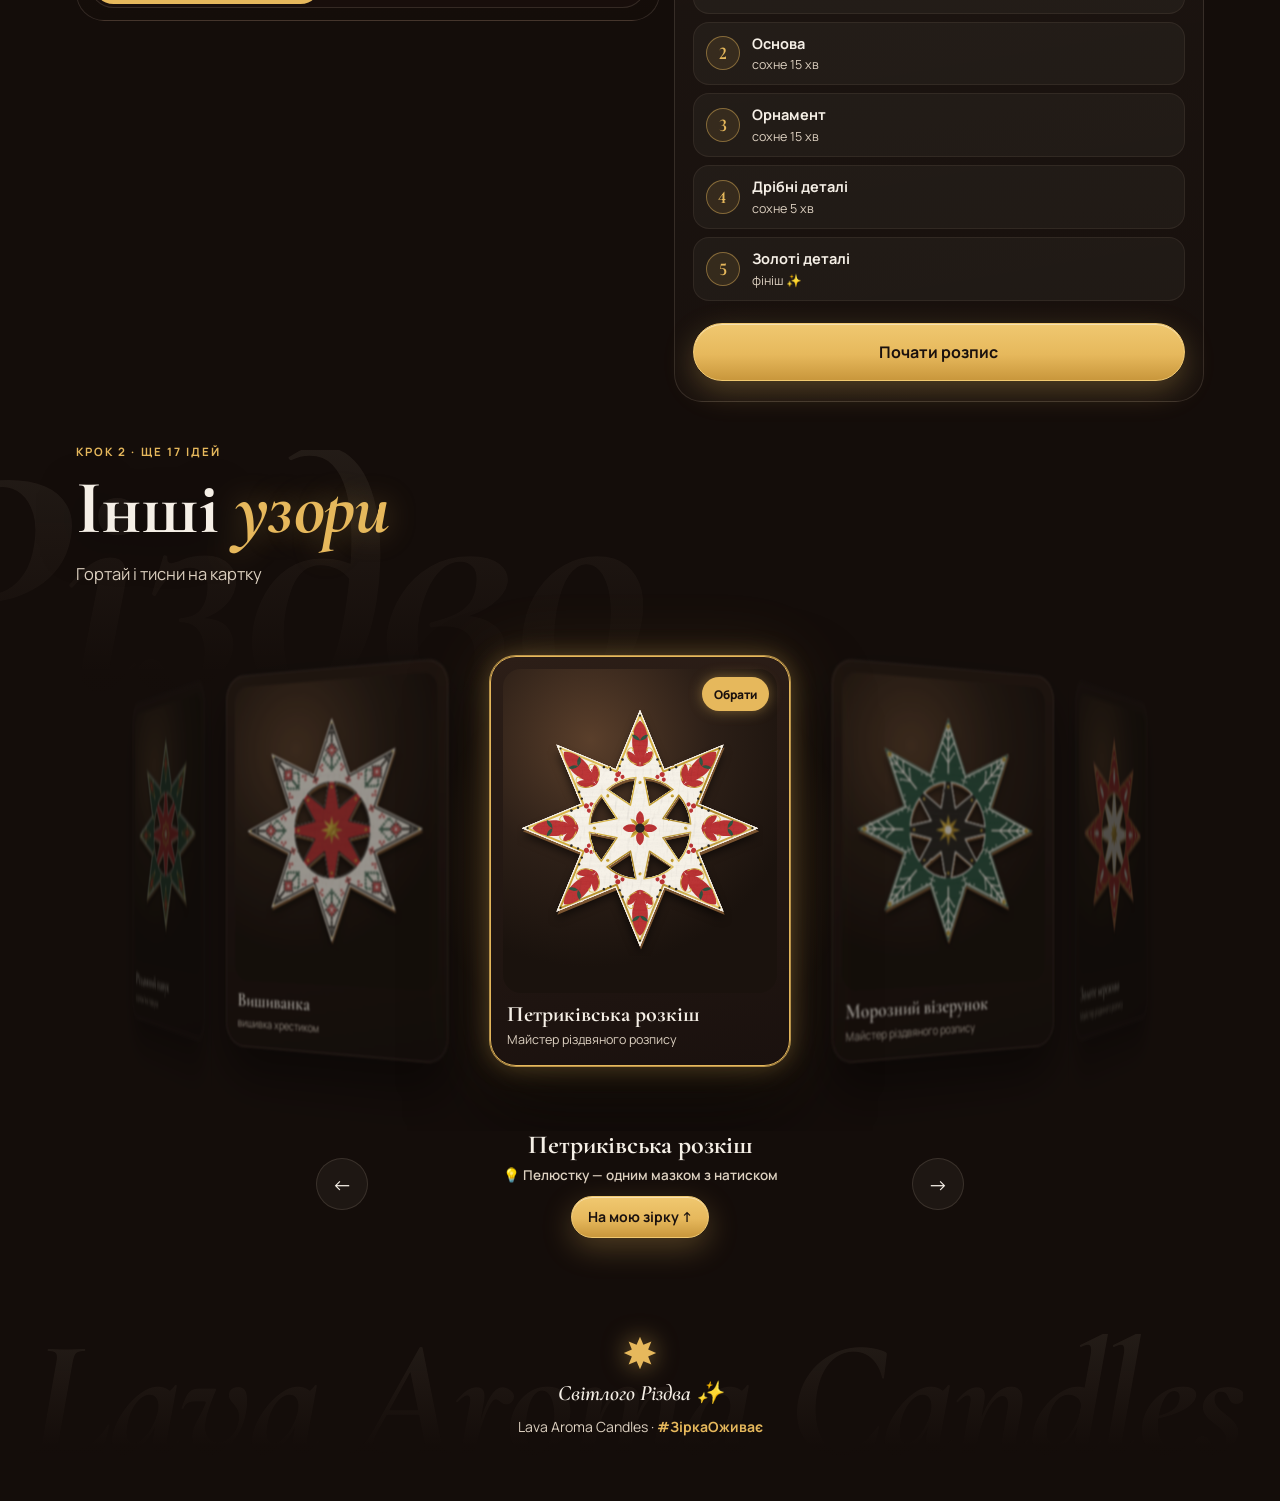
==== commit 2b05c6fd: "feat: candle-ritual QR companion — candle hook, one colour flow, 9:16 stories, mobile 3D touch & per" ====
--- a/index.html
+++ b/index.html
@@ -39,30 +39,18 @@
       <!-- Вітання -->
       <section class="hx" id="offer" data-sec>
         <h1 class="hx-title">Зірка <em>оживає</em></h1>
-        <p class="hx-lead">Обери узор. Приміряй кольори. Малюй.</p>
-        <button class="btn btn-gold btn-lg hx-go" data-scroll="ideas">Почати <span aria-hidden="true">↓</span></button>
+        <p class="hx-lead">Запали свічку — і твоя зірка оживе.</p>
+        <button class="candle-go" id="candleGo" aria-label="Запалити свічку й відкрити 3D-зірку">
+          <span class="candle" aria-hidden="true"><i class="flame"></i><i class="wick"></i><i class="wax"></i></span>
+          <span class="candle-t">Запали свічку</span>
+        </button>
+        <button class="linklike hx-alt" data-scroll="ideas">або обери узор ↓</button>
       </section>
 
-      <!-- Крок 1 · барабан узорів -->
-      <section class="sec" id="ideas" data-sec>
-        <div class="ghost-wrap" aria-hidden="true"><div class="ghost" data-ghost>Різдво</div></div>
-        <p class="tag">Крок 1</p>
-        <h2 class="h-xl">Обери <em>узор</em></h2>
-        <p class="sec-lead">Гортай і тисни на картку</p>
-        <div class="drum" id="drum" aria-roledescription="карусель" aria-label="Узори розпису. Гортайте пальцем або мишкою.">
-          <div class="drum-ring" id="drumRing"></div>
-        </div>
-        <div class="drum-bar">
-          <button class="round-btn" data-drum="-1" aria-label="Попередній узор">←</button>
-          <div class="drum-info" id="drumInfo" aria-live="polite"></div>
-          <button class="round-btn" data-drum="1" aria-label="Наступний узор">→</button>
-        </div>
-      </section>
-
-      <!-- Крок 2 · кольори в 3D -->
+      <!-- Крок 1 · твоя зірка в 3D -->
       <section class="sec" id="try" data-sec>
         <div class="ghost-wrap" aria-hidden="true"><div class="ghost" data-ghost>Майстерня</div></div>
-        <p class="tag">Крок 2</p>
+        <p class="tag">Крок 1 · твоя зірка</p>
         <h2 class="h-xl">Приміряй <em>кольори</em></h2>
         <div class="try">
           <div class="viewer-card">
@@ -74,15 +62,10 @@
             <div class="viewer-ui">
               <div class="seg seg-sm" role="group" aria-label="Ракурс">
                 <button data-view3d="front" class="is-on">Спереду</button>
-                <button data-view3d="side">Збоку</button>
                 <button data-view3d="stand">Село</button>
               </div>
             </div>
             <div class="viewer-ui viewer-ui-b">
-              <div class="seg seg-sm" role="group" aria-label="Що показати">
-                <button data-look="painted" class="is-on">Розпис</button>
-                <button data-look="kit">Заготовка</button>
-              </div>
               <button class="pill-btn" id="autoRotateBtn" aria-pressed="true"><span class="pb-i" aria-hidden="true">⏸</span><span class="pb-t">Пауза</span></button>
             </div>
             </div>
@@ -94,6 +77,22 @@
             </div>
           </div>
           <div class="try-panel" id="tryPanel"></div>
+        </div>
+      </section>
+
+      <!-- Крок 2 · ще узори (барабан) -->
+      <section class="sec" id="ideas" data-sec>
+        <div class="ghost-wrap" aria-hidden="true"><div class="ghost" data-ghost>Різдво</div></div>
+        <p class="tag">Крок 2 · ще 17 ідей</p>
+        <h2 class="h-xl">Інші <em>узори</em></h2>
+        <p class="sec-lead">Гортай і тисни на картку</p>
+        <div class="drum" id="drum" aria-roledescription="карусель" aria-label="Узори розпису. Гортайте пальцем або мишкою.">
+          <div class="drum-ring" id="drumRing"></div>
+        </div>
+        <div class="drum-bar">
+          <button class="round-btn" data-drum="-1" aria-label="Попередній узор">←</button>
+          <div class="drum-info" id="drumInfo" aria-live="polite"></div>
+          <button class="round-btn" data-drum="1" aria-label="Наступний узор">→</button>
         </div>
       </section>
 
@@ -146,12 +145,12 @@
           <h2 class="h-big">Твоя зірка <em>засяяла</em></h2>
           <p class="lead" id="finishText"></p>
           <div class="finish-actions">
-            <button class="btn btn-gold btn-lg" id="saveBtn">Зберегти фото</button>
+            <button class="btn btn-gold btn-lg" id="saveBtn">Зберегти для сторіз</button>
             <button class="btn btn-ghost" id="shareBtn" hidden>Поділитися</button>
             <button class="btn btn-ghost" data-scroll="try" data-look-go="painted">У 3D</button>
             <button class="btn btn-ghost" data-go="workshop" data-mode="create">Змінити</button>
           </div>
-          <p class="tiny">Для сторіз · <b>#ЗіркаОживає</b></p>
+          <p class="tiny">Картинка 9:16 · познач <b>#ЗіркаОживає</b></p>
         </div>
         <div class="finish-preview" id="finishPreview"></div>
       </div>
--- a/css/styles.css
+++ b/css/styles.css
@@ -14,7 +14,7 @@
   --gold: #e6b85c;
   --gold-2: #d4af37;
   --gold-soft: rgba(230, 184, 92, .1);
-  --red: #9e2a2b;
+  --red: #8c2323;
   --on-gold: #1a110e;
   --glow: 0 0 0 1px rgba(230, 184, 92, .75), 0 0 26px rgba(230, 184, 92, .32), 0 0 70px rgba(230, 184, 92, .12);
   --glow-sm: 0 0 14px rgba(230, 184, 92, .45);
@@ -32,7 +32,7 @@
 * { box-sizing: border-box; }
 [hidden] { display: none !important; }
 html { -webkit-text-size-adjust: 100%; scroll-behavior: smooth; background: var(--bg); overflow-x: clip; }
-body { margin: 0; min-height: 100dvh; color: var(--ink); font: 16px/1.55 var(--sans); background: var(--bg); padding-bottom: calc(var(--safe-b) + 24px); overflow-x: clip; }
+body { margin: 0; min-height: 100svh; color: var(--ink); font: 16px/1.55 var(--sans); background: var(--bg); padding-bottom: calc(var(--safe-b) + 24px); overflow-x: clip; }
 body.has-player { padding-bottom: calc(var(--player) + var(--safe-b) + 18px); }
 .glow-bg { position: fixed; inset: 0; z-index: 0; pointer-events: none;
   background: radial-gradient(60% 40% at 50% 0%, rgba(230, 160, 70, .22) 0%, transparent 70%), radial-gradient(50% 35% at 100% 70%, rgba(158, 42, 43, .2) 0%, transparent 70%), radial-gradient(45% 35% at 0% 100%, rgba(230, 184, 92, .1) 0%, transparent 70%); }
@@ -49,7 +49,6 @@
 .eyebrow, .tag { font: 700 11.5px var(--sans); text-transform: uppercase; letter-spacing: .18em; color: var(--gold); margin: 0 0 12px; }
 .lead { color: var(--muted); margin: 14px 0 0; max-width: 48ch; font-size: 17px; line-height: 1.55; }
 .tiny { font-size: 13px; color: var(--muted); }
-.h-sec { font-size: clamp(28px, 6vw, 42px); }
 .h-big { font-size: clamp(38px, 9vw, 64px); line-height: 1; }
 
 /* ---------- шапка ---------- */
@@ -85,10 +84,9 @@
   transition: transform .15s, box-shadow .25s, background .2s, border-color .2s; display: inline-flex; align-items: center; justify-content: center; gap: 10px; min-height: 50px; text-decoration: none; text-align: center; }
 .btn:hover { transform: translateY(-1px); border-color: var(--stroke-2); }
 .btn:active { transform: scale(.97); }
-.btn-gold, .btn-lime, .btn-neon { background: linear-gradient(180deg, #f0c870, var(--gold) 55%, #c9973c); color: var(--on-gold); border-color: #f0c870; box-shadow: 0 10px 30px rgba(230, 184, 92, .28), inset 0 1px 0 rgba(255, 255, 255, .45); }
-.btn-gold:hover, .btn-lime:hover, .btn-neon:hover { box-shadow: var(--glow); }
-.btn-ghost, .btn-glass { background: var(--glass); backdrop-filter: blur(10px); -webkit-backdrop-filter: blur(10px); }
-.btn-red { background: var(--red); border-color: #b8393a; color: var(--ink); }
+.btn-gold { background: linear-gradient(180deg, #f0c870, var(--gold) 55%, #c9973c); color: var(--on-gold); border-color: #f0c870; box-shadow: 0 10px 30px rgba(230, 184, 92, .28), inset 0 1px 0 rgba(255, 255, 255, .45); }
+.btn-gold:hover { box-shadow: var(--glow); }
+.btn-ghost { background: var(--glass); backdrop-filter: blur(10px); -webkit-backdrop-filter: blur(10px); }
 .btn-lg { padding: 15px 26px; font-size: 16px; min-height: 58px; }
 .btn-sm { min-height: 42px; padding: 9px 16px; font-size: 14px; }
 .btn[disabled] { opacity: .45; pointer-events: none; }
@@ -120,12 +118,6 @@
   filter: drop-shadow(0 2px 0 #5a3a1c) drop-shadow(0 18px 40px rgba(0, 0, 0, .55)); }
 .hx-title em { display: block; background: linear-gradient(180deg, #ffd98a 0%, var(--gold) 50%, #b9852f 100%); -webkit-background-clip: text; background-clip: text; color: transparent; text-shadow: none; padding: 0 .06em; }
 .hx-lead { margin: 0 auto; max-width: 34ch; font-size: clamp(17px, 2.2vw, 20px); color: #e3d6c5; line-height: 1.55; }
-.hx-cta { display: flex; flex-wrap: wrap; justify-content: center; gap: 10px; margin-top: 28px; width: 100%; max-width: 560px; }
-.hx-cta .btn { flex: 1 1 240px; }
-.hx-facts { display: flex; flex-wrap: wrap; justify-content: center; align-items: center; gap: 8px 14px; margin: 22px 0 0; color: var(--muted); font-size: 13.5px; font-weight: 600; }
-.hx-facts i { width: 5px; height: 5px; border-radius: 50%; background: var(--gold); box-shadow: var(--glow-sm); }
-.scroll-cue { position: absolute; bottom: 18px; left: 50%; transform: translateX(-50%); width: 30px; height: 48px; border-radius: 999px; border: 1.5px solid var(--stroke-2); background: none; padding: 0; }
-.scroll-cue span { position: absolute; left: 50%; top: 9px; width: 4px; height: 9px; margin-left: -2px; border-radius: 2px; background: var(--gold); animation: cue 1.8s ease-in-out infinite; }
 @keyframes cue { 0% { opacity: 0; transform: translateY(0); } 30% { opacity: 1; } 100% { opacity: 0; transform: translateY(16px); } }
 
 /* ---------- барабан узорів ---------- */
@@ -168,7 +160,6 @@
 .tp-head b { font: 700 28px/1.05 var(--display); }
 .tp-block { display: grid; gap: 10px; }
 .tp-label { font: 700 12px var(--sans); text-transform: uppercase; letter-spacing: .14em; color: var(--gold); }
-.tp-hint { margin: -4px 0 0; color: var(--muted); font-size: 13.5px; }
 .paints { display: grid; grid-template-columns: repeat(5, 1fr); gap: 8px; }
 .paint { border: 0; background: none; padding: 0; display: grid; justify-items: center; gap: 6px; font-size: 12.5px; font-weight: 600; color: var(--muted); }
 .paint i { width: 100%; max-width: 62px; aspect-ratio: 1; border-radius: 50%; box-shadow: inset 0 -6px 12px rgba(0, 0, 0, .25), inset 0 0 0 1px rgba(255, 255, 255, .18), 0 6px 16px rgba(0, 0, 0, .35); transition: transform .15s, box-shadow .2s; }
@@ -184,46 +175,16 @@
 .steps-list .n { flex: none; width: 34px; height: 34px; border-radius: 50%; display: grid; place-items: center; background: var(--gold-soft); border: 1px solid rgba(230, 184, 92, .45); color: var(--gold); font: 700 18px var(--display); font-variant-numeric: lining-nums; }
 .steps-list b { display: block; font-size: 14.5px; }
 .steps-list small { display: block; color: var(--muted); font-size: 12.5px; }
-.tp-actions { display: flex; flex-wrap: wrap; gap: 10px; }
-.tp-actions .btn { flex: 1 1 210px; }
 
 /* ---------- як це працює ---------- */
-.how { display: grid; gap: 12px; margin-top: 22px; }
 @media (min-width: 860px) { .how { grid-template-columns: repeat(3, 1fr); } }
-.how-c { border-radius: 24px; padding: 22px 20px; border: 1px solid var(--stroke); background: var(--glass); display: grid; gap: 8px; align-content: start; }
-.how-c p { margin: 0; color: var(--muted); font-size: 15px; }
-.how-c .btn { justify-self: start; margin-top: 8px; }
-.how-n { font: italic 700 56px/1 var(--display); color: transparent; -webkit-text-stroke: 1px var(--gold); }
-.how-c.is-accent { background: linear-gradient(170deg, rgba(158, 42, 43, .45), rgba(158, 42, 43, .12)); border-color: rgba(214, 90, 80, .45); }
-.how-c.is-accent .how-n { color: var(--gold); -webkit-text-stroke: 0; text-shadow: 0 0 24px rgba(230, 184, 92, .4); }
 
 /* ---------- набір ---------- */
-.kit { display: grid; gap: 14px; border-radius: 28px; padding: 12px; border: 1px solid var(--stroke); background: var(--glass); margin-top: 22px; }
-.kit img { width: 100%; height: 100%; max-height: 440px; object-fit: cover; border-radius: 20px; }
-.kit ul { list-style: none; margin: 0; padding: 4px 6px 8px; display: grid; gap: 2px; align-content: center; }
-.kit li { display: flex; gap: 14px; align-items: flex-start; font-size: 16px; font-weight: 700; padding: 12px 4px; border-bottom: 1px solid rgba(245, 222, 196, .07); }
-.kit li:last-child { border-bottom: 0; }
-.kit li .k { flex: none; width: 30px; height: 30px; border-radius: 50%; display: grid; place-items: center; background: var(--gold-soft); color: var(--gold); border: 1px solid rgba(230, 184, 92, .4); font: 700 17px var(--display); }
-.kit li small { display: block; color: var(--muted); font-size: 14px; font-weight: 400; }
-.paint-row { display: flex; gap: 6px; margin-top: 8px; }
-.paint-row span { width: 24px; height: 24px; border-radius: 50%; box-shadow: inset 0 0 0 1px rgba(255, 255, 255, .25); }
 @media (min-width: 860px) { .kit { grid-template-columns: 1fr 1.1fr; padding: 16px; } }
-.gallery { display: grid; grid-auto-flow: column; grid-auto-columns: 72%; gap: 12px; overflow-x: auto; scroll-snap-type: x mandatory; padding: 14px 2px 8px; scrollbar-width: thin; }
-.gallery figure { margin: 0; scroll-snap-align: start; border-radius: 20px; overflow: hidden; border: 1px solid var(--stroke); background: var(--surface); }
-.gallery img { width: 100%; aspect-ratio: 3 / 4; object-fit: cover; }
-.gallery figcaption { padding: 10px 14px 12px; font-size: 13.5px; color: var(--muted); }
 @media (min-width: 640px) { .gallery { grid-auto-columns: 32%; } }
 @media (min-width: 980px) { .gallery { grid-auto-columns: 23.8%; } }
 
 /* ---------- поради ---------- */
-.faq { display: grid; gap: 10px; max-width: 880px; margin-top: 22px; }
-.faq details { border-radius: 20px; padding: 0 18px; border: 1px solid var(--stroke); background: var(--glass); transition: border-color .2s; }
-.faq details[open] { border-color: rgba(230, 184, 92, .45); }
-.faq summary { list-style: none; cursor: pointer; padding: 18px 42px 18px 0; font-weight: 700; position: relative; font-size: 16px; }
-.faq summary::-webkit-details-marker { display: none; }
-.faq summary::after { content: '+'; position: absolute; right: 0; top: 50%; transform: translateY(-50%); width: 30px; height: 30px; border-radius: 50%; border: 1px solid var(--stroke); display: grid; place-items: center; font-weight: 400; font-size: 19px; transition: transform .2s, background .2s; }
-.faq details[open] summary::after { transform: translateY(-50%) rotate(45deg); background: var(--gold); color: var(--on-gold); border-color: var(--gold); }
-.faq details p { margin: 0 0 18px; color: var(--muted); }
 
 .foot { position: relative; text-align: center; color: var(--muted); padding: 90px 0 40px; display: grid; justify-items: center; gap: 10px; font-size: 14px; }
 .foot b { color: var(--gold); }
@@ -266,7 +227,6 @@
 .comp .layer.is-focus { animation: paintIn 1.1s ease both; }
 @keyframes paintIn { from { opacity: 0; } to { opacity: 1; } }
 .comp .guides * { fill: none !important; stroke: #3d3a45 !important; stroke-width: .45px !important; stroke-dasharray: 1.6 1.1; opacity: .9; }
-.edit-village .obj-star, .edit-star .obj-village { opacity: .72; transition: opacity .3s; }
 
 /* ---------- panel ---------- */
 .panel { display: grid; gap: 14px; padding-bottom: 20px; }
@@ -382,7 +342,6 @@
 
 /* ---- коротка головна ---- */
 .hx-lead { font-size: clamp(16px, 2vw, 19px); letter-spacing: .01em; }
-.hx-go { margin-top: 20px; min-width: 220px; }
 #ideas { padding-top: 34px; }
 .sec-lead { margin-bottom: 4px; }
 .sec { padding-top: 56px; }
@@ -403,11 +362,11 @@
 @media (max-width: 768px) {
   /* --- швидкість: без backdrop-filter (дуже важкий для мобільних GPU) --- */
   .topbar { background: rgba(20, 13, 10, .92); }
-  .topbar, .btn-ghost, .btn-glass, .seg, .icon-btn, .dock, .player { backdrop-filter: none; -webkit-backdrop-filter: none; }
-  .btn-ghost, .btn-glass { background: rgba(38, 26, 20, .92); }
+  .topbar, .btn-ghost, .seg, .icon-btn, .dock, .player { backdrop-filter: none; -webkit-backdrop-filter: none; }
+  .btn-ghost { background: rgba(38, 26, 20, .92); }
   .seg, .icon-btn { background: rgba(20, 13, 10, .92); }
   .player { background: rgba(20, 13, 10, .95); }
-  .sparks { width: 100%; height: 100dvh; }
+  .sparks { width: 100%; height: 100lvh; }
   /* анімації лише transform / opacity */
   .comp .slot.is-selected { animation: selPulseM 1.6s ease-in-out infinite; }
   @keyframes selPulseM { 50% { opacity: .72; } }
@@ -417,7 +376,8 @@
   /* --- жести: сторінка гортається лише вертикально; 3D крутиться пальцем без «стрибків» --- */
   html { overscroll-behavior-x: none; }
   main { touch-action: pan-y; }
-  #viewer3d, #viewer3d canvas, .stage3d, .stage3d canvas { touch-action: none; }
+  #viewer3d, #viewer3d canvas { touch-action: pan-y; } /* вертикально — гортаємо сторінку, горизонтально — крутимо зірку */
+  .stage3d, .stage3d canvas { touch-action: none; }
   .drum { touch-action: pan-y; }
 
   /* --- великі цілі для пальця: мінімум 48×48, проміжки 10–12px --- */
@@ -457,10 +417,10 @@
 
   /* --- «Приміряй кольори»: зірка лишається вгорі, панель фарб — під великим пальцем --- */
   .try .viewer-card { position: sticky; top: var(--topbar); z-index: 3; }
-  .viewer { aspect-ratio: auto; height: 44dvh; max-height: none; }
+  .viewer { aspect-ratio: auto; height: 44svh; max-height: none; }
 
   /* --- майстерня: фарби й кнопки кроків — у нижній зоні екрана, над адресним рядком --- */
-  .stage { height: min(42dvh, 400px); }
+  .stage { height: min(42svh, 400px); }
   body[data-view="workshop"] .dock { position: fixed; left: 8px; right: 8px; bottom: calc(8px + var(--safe-b)); z-index: 25; margin: 0;
     background: rgba(20, 13, 10, .95); box-shadow: 0 -12px 30px rgba(0, 0, 0, .45); padding: 10px 12px; }
   body[data-view="workshop"].has-player .dock { bottom: calc(var(--player) + 18px + var(--safe-b)); }
@@ -468,7 +428,7 @@
   body[data-view="workshop"] .toast { bottom: calc(160px + var(--safe-b)); }
   body[data-view="workshop"].has-player .toast { bottom: calc(var(--player) + 170px + var(--safe-b)); }
 }
-@media (max-width: 768px) and (max-height: 700px) { .stage { height: 36dvh; } .viewer { height: 40dvh; } }
+@media (max-width: 768px) and (max-height: 700px) { .stage { height: 36svh; } .viewer { height: 40svh; } }
 
 /* справжнє фото розписаної зірки в картці барабана */
 .dc-art.is-photo img { width: 100%; height: 100%; aspect-ratio: auto; object-fit: cover; }
@@ -482,12 +442,6 @@
 body:not([data-view="showcase"]) .sparks.is-on { opacity: .45; }
 
 /* «Світло свічки» */
-.vu-btns { display: flex; gap: 8px; pointer-events: auto; }
-.light-btn svg { width: 20px; height: 20px; fill: none; stroke: currentColor; stroke-width: 1.8; stroke-linecap: round; stroke-linejoin: round; }
-.light-btn .i-sun { display: none; }
-.light-btn.is-on { background: linear-gradient(180deg, #f0c870, var(--gold)); color: var(--on-gold); border-color: #f0c870; box-shadow: 0 0 18px rgba(255, 160, 70, .55); }
-.light-btn.is-on .i-flame { display: none; }
-.light-btn.is-on .i-sun { display: block; }
 .viewer-card::before { content: ''; position: absolute; inset: 0; pointer-events: none; opacity: 0; transition: opacity .8s ease;
   background: radial-gradient(48% 40% at 50% 46%, rgba(255, 150, 60, .42) 0%, rgba(255, 120, 40, .12) 45%, transparent 72%); }
 .viewer-card.is-candle { background-image: linear-gradient(180deg, #1a0f0a 0%, #0d0806 100%); }
@@ -532,7 +486,7 @@
 /* кнопка «?» */
 .help-btn { width: 42px; height: 42px; border-radius: 50%; border: 1px solid rgba(230, 184, 92, .55); background: var(--glass); color: var(--gold); font: 800 18px var(--sans); display: grid; place-items: center; flex: none; }
 @media (max-width: 768px) {
-  .viewer { height: 38dvh; }
+  .viewer { height: 38svh; }
   .pill-btn { height: 48px; font-size: 14.5px; backdrop-filter: none; background: rgba(20, 13, 10, .92); }
   .light-row { padding: 8px 10px 10px; }
   .light-seg button { font-size: 15px; }
@@ -542,7 +496,7 @@
   .seg button { color: var(--ink); }
   .drag-cue { bottom: 72px; }
 }
-@media (max-width: 768px) and (max-height: 700px) { .viewer { height: 34dvh; } }
+@media (max-width: 768px) and (max-height: 700px) { .viewer { height: 34svh; } }
 
 /* ---------- міні-гід (spotlight) ---------- */
 .tour { position: fixed; inset: 0; z-index: 55; pointer-events: none; animation: tourIn .35s ease both; }
@@ -572,3 +526,36 @@
 @media (max-width: 768px) { .tour-skip { min-height: 44px; } .tour-text { font-size: 18.5px; } }
 @media (prefers-reduced-motion: reduce) { .tour-hand span, .tour-rings i::after, .drag-cue .hand { animation: none; } }
 .tour-on .drag-cue { opacity: 0; }
+
+/* ==========================================================================
+   «Свічка-ритуал»: перший екран — одна свічка; тап запалює світло і веде до 3D-зірки
+   ========================================================================== */
+.hx { padding-bottom: 18px; }
+.hx::before { content: ''; position: absolute; left: 50%; bottom: -40px; width: min(720px, 120vw); height: 420px; transform: translateX(-50%); pointer-events: none; z-index: -1;
+  background: radial-gradient(closest-side, rgba(230, 184, 92, .16), rgba(140, 35, 35, .10) 55%, transparent); }
+.candle-go { display: grid; justify-items: center; gap: 14px; margin-top: 26px; padding: 6px 10px 2px; border: 0; background: none; color: var(--ink); cursor: pointer; -webkit-tap-highlight-color: transparent; }
+.candle { position: relative; display: block; width: 62px; height: 132px; }
+.candle .wax { position: absolute; left: 0; bottom: 0; width: 62px; height: 88px; border-radius: 12px 12px 8px 8px;
+  background: linear-gradient(90deg, #d9c6a8 0%, #f5efe6 38%, #efe3cf 62%, #c9b28f 100%);
+  box-shadow: inset 0 10px 14px -8px rgba(255, 255, 255, .7), inset 0 -10px 18px rgba(120, 80, 40, .25), 0 18px 30px rgba(0, 0, 0, .45); }
+.candle .wax::after { content: 'LAVA'; position: absolute; left: 0; right: 0; top: 38px; text-align: center; font: 800 9px var(--sans); letter-spacing: .3em; color: rgba(140, 35, 35, .75); }
+.candle .wick { position: absolute; left: 50%; bottom: 86px; width: 3px; height: 13px; margin-left: -1.5px; border-radius: 2px; background: linear-gradient(#3a2418, #120a06); }
+.candle .flame { position: absolute; left: 50%; bottom: 95px; width: 22px; height: 36px; margin-left: -11px; border-radius: 50% 50% 50% 50% / 62% 62% 38% 38%; transform-origin: 50% 90%;
+  background: radial-gradient(ellipse at 50% 72%, #fff 0 18%, #ffe9a8 30%, #f4b94e 58%, rgba(232, 120, 40, .85) 78%, rgba(232, 120, 40, 0) 100%);
+  opacity: .35; transform: scale(.42); animation: emberInvite 1.6s ease-in-out infinite; transition: opacity .5s, transform .5s cubic-bezier(.2, 1.4, .4, 1); }
+.candle .flame::after { content: ''; position: absolute; left: 50%; top: 50%; width: 150px; height: 150px; margin: -80px 0 0 -75px; border-radius: 50%; pointer-events: none;
+  background: radial-gradient(closest-side, rgba(255, 196, 110, .55), rgba(255, 160, 70, .16) 55%, transparent); opacity: 0; transition: opacity .6s; }
+@keyframes emberInvite { 50% { opacity: .6; transform: scale(.5); } }
+.candle-go.is-lit .flame { opacity: 1; transform: scale(1); animation: flameLive 2.4s ease-in-out infinite; }
+.candle-go.is-lit .flame::after { opacity: 1; }
+@keyframes flameLive { 0%, 100% { transform: scale(1) skewX(0); } 30% { transform: scale(1.04, .97) skewX(2deg); } 60% { transform: scale(.97, 1.04) skewX(-2deg); } }
+.candle-t { display: inline-flex; align-items: center; min-height: 54px; padding: 0 30px; border-radius: 999px; font: 800 17px var(--sans); color: var(--on-gold);
+  background: linear-gradient(180deg, #f0c870, var(--gold) 55%, #c9973c); box-shadow: var(--glow-sm), 0 10px 24px rgba(0, 0, 0, .35); }
+.candle-go:hover .candle-t { box-shadow: var(--glow), 0 10px 24px rgba(0, 0, 0, .35); }
+.candle-go:focus-visible { outline: none; }
+.candle-go:focus-visible .candle-t { outline: 2px solid var(--ink); outline-offset: 3px; }
+.candle-go:active .candle-t { transform: scale(.97); }
+.hx-alt { margin-top: 8px; min-height: 48px; color: var(--muted); font-weight: 600; }
+.viewer-ui-b { justify-content: flex-end; }
+.tp-random { margin-top: 10px; }
+@media (prefers-reduced-motion: reduce) { .candle .flame, .candle-go.is-lit .flame { animation: none; } }
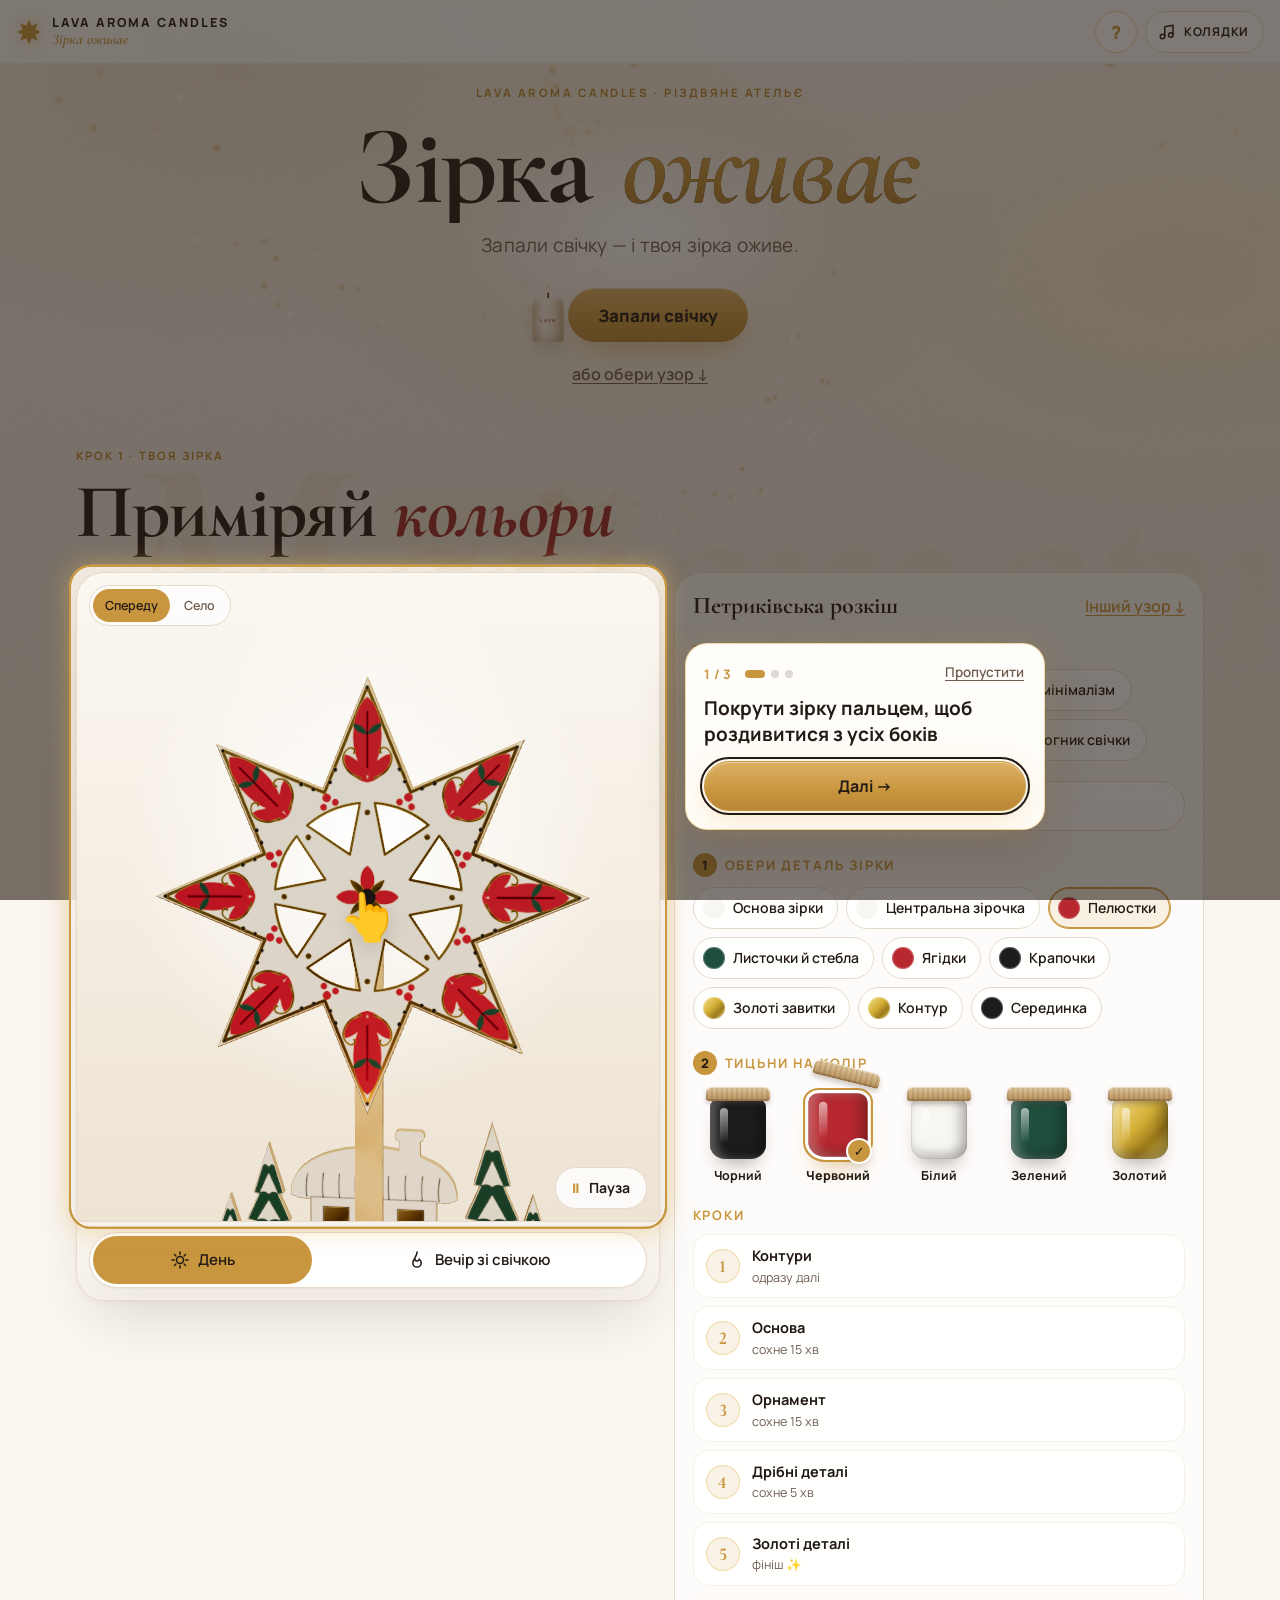
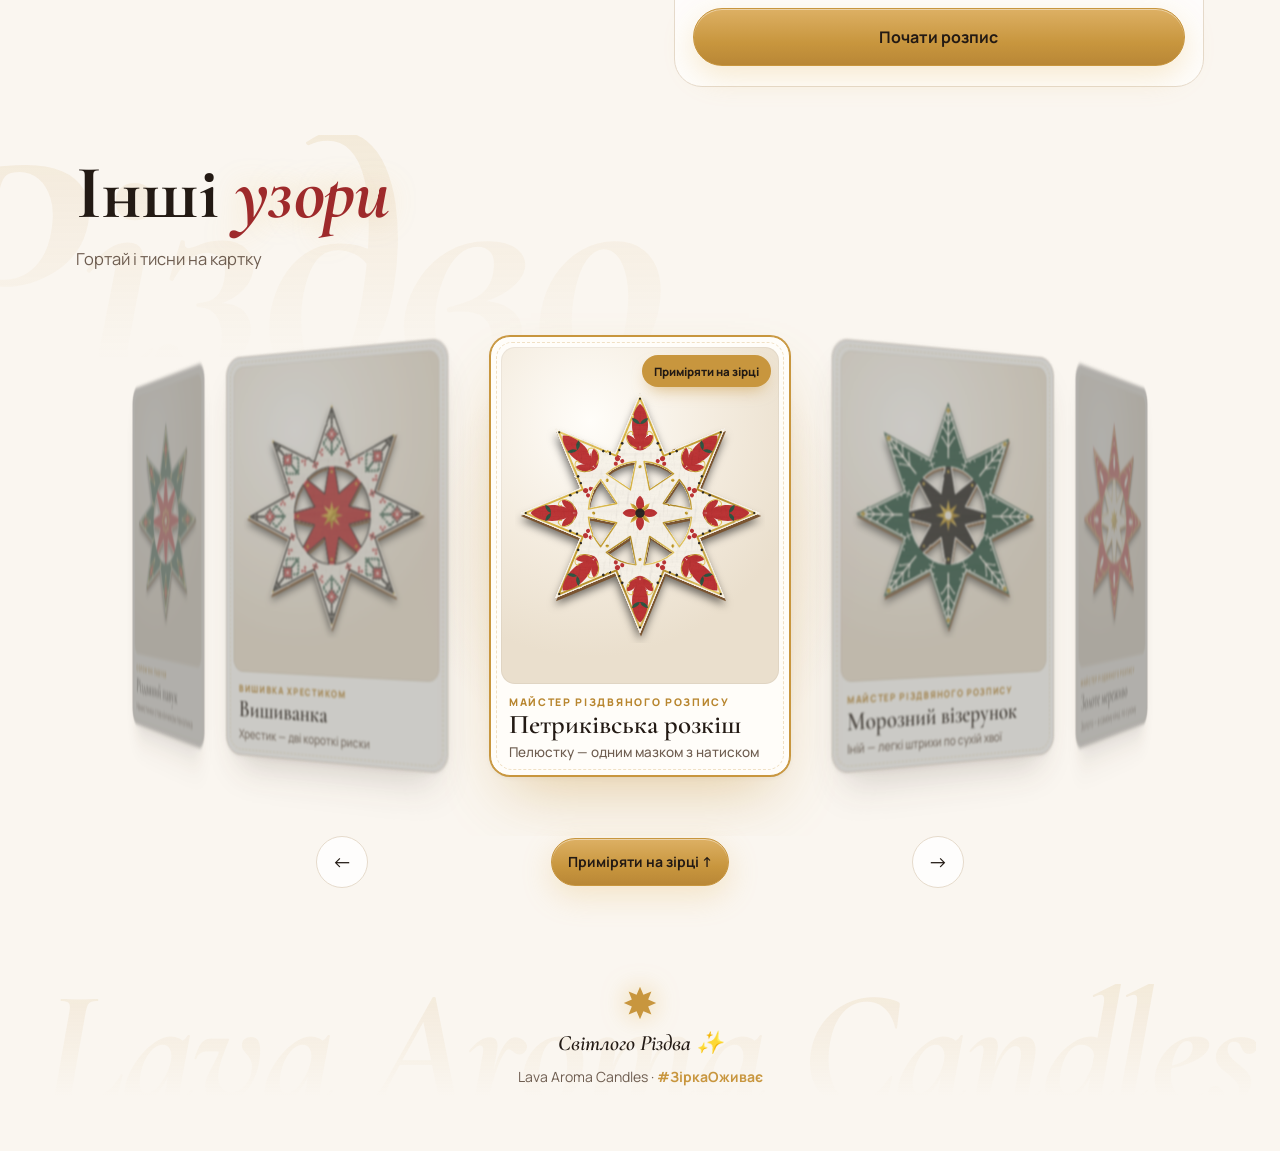
==== commit c1536624: "Світле крафтове ательє: баночки фарб, листівки-лукбук, «Вечір зі свічкою»" ====
--- a/index.html
+++ b/index.html
@@ -38,6 +38,7 @@
 
       <!-- Вітання -->
       <section class="hx" id="offer" data-sec>
+        <p class="hx-eyebrow">Lava Aroma Candles · Різдвяне ательє</p>
         <h1 class="hx-title">Зірка <em>оживає</em></h1>
         <p class="hx-lead">Запали свічку — і твоя зірка оживе.</p>
         <button class="candle-go" id="candleGo" aria-label="Запалити свічку й відкрити 3D-зірку">
@@ -72,7 +73,7 @@
             <div class="light-row">
               <div class="seg light-seg" role="group" aria-label="Світло">
                 <button data-light="day" class="is-on" aria-pressed="true"><svg viewBox="0 0 24 24" aria-hidden="true"><circle cx="12" cy="12" r="4.2"/><path d="M12 2.5v2.6M12 18.9v2.6M2.5 12h2.6M18.9 12h2.6M5.3 5.3l1.8 1.8M16.9 16.9l1.8 1.8M5.3 18.7l1.8-1.8M16.9 7.1l1.8-1.8"/></svg>День</button>
-                <button data-light="candle" aria-pressed="false"><svg viewBox="0 0 24 24" aria-hidden="true"><path d="M12 2.5c.6 3-2.6 4.7-2.6 8a2.6 2.6 0 0 0 5.2.3c1.6 1.4 2.4 3 2.4 4.7A5 5 0 0 1 12 20.5a5 5 0 0 1-5-5c0-4.6 5-6.5 5-13z"/></svg>Світло свічки</button>
+                <button data-light="candle" aria-pressed="false"><svg viewBox="0 0 24 24" aria-hidden="true"><path d="M12 2.5c.6 3-2.6 4.7-2.6 8a2.6 2.6 0 0 0 5.2.3c1.6 1.4 2.4 3 2.4 4.7A5 5 0 0 1 12 20.5a5 5 0 0 1-5-5c0-4.6 5-6.5 5-13z"/></svg>Вечір зі свічкою</button>
               </div>
             </div>
           </div>
--- a/css/styles.css
+++ b/css/styles.css
@@ -1,33 +1,35 @@
 /* «Зірка оживає» — Lava Aroma Candles. Тепле Різдво: шоколадне дерево, золото, бордо, крем. Mobile-first. */
 :root {
-  --bg: #140d0a;
-  --bg-2: #1a110e;
-  --surface: #211612;
-  --surface-2: #2a1c16;
-  --glass: rgba(255, 236, 214, .045);
-  --glass-2: rgba(255, 236, 214, .08);
-  --stroke: rgba(245, 222, 196, .13);
-  --stroke-2: rgba(245, 222, 196, .24);
-  --ink: #f5efe6;
-  --muted: #bcab99;
-  --dim: #806d5f;
-  --gold: #e6b85c;
-  --gold-2: #d4af37;
-  --gold-soft: rgba(230, 184, 92, .1);
-  --red: #8c2323;
-  --on-gold: #1a110e;
-  --glow: 0 0 0 1px rgba(230, 184, 92, .75), 0 0 26px rgba(230, 184, 92, .32), 0 0 70px rgba(230, 184, 92, .12);
-  --glow-sm: 0 0 14px rgba(230, 184, 92, .45);
-  --radius: 22px;
-  --radius-sm: 14px;
-  --shadow: 0 30px 80px rgba(0, 0, 0, .5);
-  --shadow-sm: 0 12px 30px rgba(0, 0, 0, .3);
+  --bg: #faf6f0;
+  --bg-2: #f3ece1;
+  --surface: #ffffff;
+  --surface-2: #fbf8f3;
+  --glass: rgba(255, 255, 255, .78);
+  --glass-2: rgba(255, 255, 255, .92);
+  --stroke: #e5dacb;
+  --stroke-2: #d3c2ab;
+  --ink: #231a14;
+  --muted: #6e5d50;
+  --dim: #9a8878;
+  --gold: #c8963e;
+  --gold-2: #b8862f;
+  --gold-soft: rgba(200, 150, 62, .12);
+  --red: #9e2a2b;
+  --pine: #2d5a43;
+  --on-gold: #231a14;
+  --champagne: #efe4d2;
+  --glow: 0 0 0 1px rgba(200, 150, 62, .55), 0 12px 28px -8px rgba(200, 150, 62, .45);
+  --glow-sm: 0 8px 20px -6px rgba(200, 150, 62, .45);
+  --radius: 24px;
+  --radius-sm: 16px;
+  --shadow: 0 30px 60px -22px rgba(68, 48, 32, .18), 0 2px 6px rgba(68, 48, 32, .04);
+  --shadow-sm: 0 20px 40px -15px rgba(68, 48, 32, .08), 0 1px 3px rgba(68, 48, 32, .05);
   --display: 'Cormorant Garamond', Georgia, 'Times New Roman', serif;
   --sans: 'Manrope', system-ui, -apple-system, 'Segoe UI', Roboto, sans-serif;
   --topbar: 64px;
   --player: 64px;
   --safe-b: env(safe-area-inset-bottom, 0px);
-  color-scheme: dark;
+  color-scheme: light;
 }
 * { box-sizing: border-box; }
 [hidden] { display: none !important; }
@@ -35,9 +37,9 @@
 body { margin: 0; min-height: 100svh; color: var(--ink); font: 16px/1.55 var(--sans); background: var(--bg); padding-bottom: calc(var(--safe-b) + 24px); overflow-x: clip; }
 body.has-player { padding-bottom: calc(var(--player) + var(--safe-b) + 18px); }
 .glow-bg { position: fixed; inset: 0; z-index: 0; pointer-events: none;
-  background: radial-gradient(60% 40% at 50% 0%, rgba(230, 160, 70, .22) 0%, transparent 70%), radial-gradient(50% 35% at 100% 70%, rgba(158, 42, 43, .2) 0%, transparent 70%), radial-gradient(45% 35% at 0% 100%, rgba(230, 184, 92, .1) 0%, transparent 70%); }
+  background: radial-gradient(60% 45% at 18% 8%, rgba(239, 228, 210, .95) 0%, transparent 70%), radial-gradient(50% 40% at 92% 30%, rgba(255, 238, 205, .7) 0%, transparent 70%), radial-gradient(55% 45% at 50% 100%, rgba(239, 228, 210, .8) 0%, transparent 70%); }
 .sparks { position: fixed; inset: 0; width: 100vw; height: 100vh; z-index: 0; pointer-events: none; display: block; transition: opacity .6s; }
-body:not([data-view="showcase"]) .sparks { opacity: .45; }
+body:not([data-view="showcase"]) .sparks { opacity: .6; }
 main, .topbar, .player { position: relative; z-index: 1; }
 button { font: inherit; color: inherit; cursor: pointer; }
 a { color: inherit; }
@@ -53,7 +55,7 @@
 
 /* ---------- шапка ---------- */
 .topbar { position: sticky; top: 0; z-index: 20; height: var(--topbar); display: flex; align-items: center; justify-content: space-between; gap: 10px;
-  padding: 0 16px; padding-top: env(safe-area-inset-top, 0px); background: rgba(20, 13, 10, .78); backdrop-filter: blur(16px); -webkit-backdrop-filter: blur(16px); border-bottom: 1px solid rgba(245, 222, 196, .07); }
+  padding: 0 16px; padding-top: env(safe-area-inset-top, 0px); background: rgba(255, 255, 255, .78); backdrop-filter: blur(16px); -webkit-backdrop-filter: blur(16px); border-bottom: 1px solid rgba(150, 118, 84, 0.11); }
 .brand { display: flex; align-items: center; gap: 10px; text-decoration: none; min-width: 0; }
 .brand-mark { width: 26px; height: 26px; fill: var(--gold); flex: none; filter: drop-shadow(0 0 8px rgba(230, 184, 92, .55)); }
 .brand b { display: block; font: 800 12.5px/1.1 var(--sans); letter-spacing: .16em; text-transform: uppercase; white-space: nowrap; }
@@ -84,29 +86,29 @@
   transition: transform .15s, box-shadow .25s, background .2s, border-color .2s; display: inline-flex; align-items: center; justify-content: center; gap: 10px; min-height: 50px; text-decoration: none; text-align: center; }
 .btn:hover { transform: translateY(-1px); border-color: var(--stroke-2); }
 .btn:active { transform: scale(.97); }
-.btn-gold { background: linear-gradient(180deg, #f0c870, var(--gold) 55%, #c9973c); color: var(--on-gold); border-color: #f0c870; box-shadow: 0 10px 30px rgba(230, 184, 92, .28), inset 0 1px 0 rgba(255, 255, 255, .45); }
+.btn-gold { background: linear-gradient(180deg, #ddb064, var(--gold) 60%, #b98736); color: var(--on-gold); border-color: #c8963e; box-shadow: 0 10px 30px rgba(230, 184, 92, .28), inset 0 1px 0 rgba(255, 255, 255, .45); }
 .btn-gold:hover { box-shadow: var(--glow); }
 .btn-ghost { background: var(--glass); backdrop-filter: blur(10px); -webkit-backdrop-filter: blur(10px); }
 .btn-lg { padding: 15px 26px; font-size: 16px; min-height: 58px; }
 .btn-sm { min-height: 42px; padding: 9px 16px; font-size: 14px; }
 .btn[disabled] { opacity: .45; pointer-events: none; }
 .linklike { border: 0; background: none; padding: 0; color: var(--gold); text-decoration: underline; text-decoration-thickness: 1px; text-underline-offset: 3px; font-size: inherit; font-weight: 600; }
-.icon-btn { width: 42px; height: 42px; border-radius: 50%; border: 1px solid var(--stroke); background: rgba(26, 17, 14, .8); backdrop-filter: blur(8px); font-size: 17px; line-height: 1; display: grid; place-items: center; color: var(--ink); }
+.icon-btn { width: 42px; height: 42px; border-radius: 50%; border: 1px solid var(--stroke); background: rgba(255, 255, 255, .8); backdrop-filter: blur(8px); font-size: 17px; line-height: 1; display: grid; place-items: center; color: var(--ink); }
 .round-btn { width: 52px; height: 52px; border-radius: 50%; border: 1px solid var(--stroke); background: var(--glass); color: var(--ink); font-size: 20px; flex: none; transition: .2s; }
 .round-btn:hover { border-color: var(--gold); color: var(--gold); box-shadow: var(--glow-sm); }
 
-.seg { display: inline-flex; background: rgba(26, 17, 14, .7); border: 1px solid var(--stroke); border-radius: 999px; padding: 3px; gap: 2px; max-width: 100%; backdrop-filter: blur(10px); -webkit-backdrop-filter: blur(10px); }
+.seg { display: inline-flex; background: rgba(255, 255, 255, .7); border: 1px solid var(--stroke); border-radius: 999px; padding: 3px; gap: 2px; max-width: 100%; backdrop-filter: blur(10px); -webkit-backdrop-filter: blur(10px); }
 .seg button { border: 0; background: none; padding: 9px 14px; border-radius: 999px; font-size: 13.5px; font-weight: 600; color: var(--muted); white-space: nowrap; }
 .seg button.is-on { background: var(--gold); color: var(--on-gold); }
 .seg-sm button { padding: 7px 12px; font-size: 12.5px; }
 
 /* ---------- секції ---------- */
 .sec { position: relative; padding: 84px 0 8px; scroll-margin-top: var(--topbar); }
-.h-xl { position: relative; font-size: clamp(38px, 9vw, 76px); line-height: .98; margin-bottom: 16px; text-shadow: 0 10px 40px rgba(0, 0, 0, .5); }
+.h-xl { position: relative; font-size: clamp(38px, 9vw, 76px); line-height: .98; margin-bottom: 16px; }
 .sec-lead { margin: 0 0 8px; color: var(--muted); max-width: 52ch; font-size: 16.5px; }
 .ghost-wrap { position: absolute; top: 0; bottom: 0; left: calc(50% - 50vw); width: 100vw; overflow: hidden; pointer-events: none; z-index: -1; }
 .ghost { position: absolute; top: 40px; left: 0; white-space: nowrap; font: italic 700 clamp(110px, 26vw, 360px)/.8 var(--display); letter-spacing: -.02em;
-  color: transparent; background: linear-gradient(180deg, rgba(245, 222, 196, .07), rgba(245, 222, 196, .005) 85%); -webkit-background-clip: text; background-clip: text; will-change: transform; }
+  color: transparent; background: linear-gradient(180deg, rgba(200, 150, 62, .12), rgba(200, 150, 62, 0) 85%); -webkit-background-clip: text; background-clip: text; will-change: transform; }
 .ghost-sm { font-size: clamp(64px, 13vw, 190px); top: auto; bottom: 10px; }
 .rv { opacity: 0; transform: translateY(22px); transition: opacity .8s ease, transform .8s cubic-bezier(.2, .7, .2, 1); }
 .rv.is-in { opacity: 1; transform: none; }
@@ -114,10 +116,10 @@
 /* ---------- вітання ---------- */
 .hx { position: relative; min-height: 0; display: flex; flex-direction: column; justify-content: center; align-items: center; text-align: center; padding: 34px 0 6px; }
 .hx-title { font-size: clamp(56px, 16vw, 150px); line-height: .9; font-weight: 700; letter-spacing: -.02em; margin: 0 0 14px;
-  background: linear-gradient(180deg, #fff6e6 0%, #f5e2bd 45%, #e6b85c 100%); -webkit-background-clip: text; background-clip: text; color: transparent;
-  filter: drop-shadow(0 2px 0 #5a3a1c) drop-shadow(0 18px 40px rgba(0, 0, 0, .55)); }
-.hx-title em { display: block; background: linear-gradient(180deg, #ffd98a 0%, var(--gold) 50%, #b9852f 100%); -webkit-background-clip: text; background-clip: text; color: transparent; text-shadow: none; padding: 0 .06em; }
-.hx-lead { margin: 0 auto; max-width: 34ch; font-size: clamp(17px, 2.2vw, 20px); color: #e3d6c5; line-height: 1.55; }
+  background: linear-gradient(180deg, #2e221a 0%, #231a14 70%); -webkit-background-clip: text; background-clip: text; color: transparent;
+  filter: none; }
+.hx-title em { display: block; background: linear-gradient(180deg, #d6a654 0%, var(--gold) 50%, #9c6f26 100%); -webkit-background-clip: text; background-clip: text; color: transparent; text-shadow: none; padding: 0 .06em; }
+.hx-lead { margin: 0 auto; max-width: 34ch; font-size: clamp(17px, 2.2vw, 20px); color: var(--muted); line-height: 1.55; }
 @keyframes cue { 0% { opacity: 0; transform: translateY(0); } 30% { opacity: 1; } 100% { opacity: 0; transform: translateY(16px); } }
 
 /* ---------- барабан узорів ---------- */
@@ -126,13 +128,13 @@
 .drum::before { content: ''; position: absolute; left: 50%; top: 50%; width: 460px; height: 460px; transform: translate(-50%, -50%); border-radius: 50%; background: radial-gradient(circle, rgba(230, 170, 80, .2), transparent 65%); pointer-events: none; }
 .drum-ring { position: absolute; inset: 0; transform-style: preserve-3d; }
 .dc { position: absolute; left: 50%; top: 50%; width: 250px; height: 340px; margin: -170px 0 0 -125px; border-radius: 26px; padding: 12px; display: grid; grid-template-rows: 1fr auto; gap: 10px;
-  background: linear-gradient(170deg, #2c1e17, #1a110e); border: 1px solid var(--stroke); box-shadow: 0 30px 60px rgba(0, 0, 0, .55); will-change: transform, opacity, filter; backface-visibility: hidden; }
-.dc-art { position: relative; border-radius: 18px; overflow: hidden; display: grid; place-items: center; background: radial-gradient(70% 60% at 50% 45%, #3a2a20 0%, #1d1410 78%); }
-.dc-art svg { width: 88%; height: auto; aspect-ratio: 1; filter: drop-shadow(0 10px 18px rgba(0, 0, 0, .5)); pointer-events: none; }
+  background: #fff; border: 1px solid var(--stroke); box-shadow: 0 30px 60px rgba(68, 48, 32, 0.18); will-change: transform, opacity, filter; backface-visibility: hidden; }
+.dc-art { position: relative; border-radius: 18px; overflow: hidden; display: grid; place-items: center; background: radial-gradient(70% 60% at 50% 45%, #fffdf9 0%, #f1e8db 80%); }
+.dc-art svg { width: 88%; height: auto; aspect-ratio: 1; filter: drop-shadow(0 10px 18px rgba(68, 48, 32, 0.16)); pointer-events: none; }
 .dc-meta { display: grid; gap: 4px; padding: 0 4px 4px; }
 .dc-meta b { font: 700 22px/1.05 var(--display); }
 .dc-meta small { color: var(--muted); font-size: 12.5px; }
-.dc.is-active { border-color: var(--gold); box-shadow: var(--glow), 0 40px 80px rgba(0, 0, 0, .6); }
+.dc.is-active { border-color: var(--gold); box-shadow: var(--glow), 0 40px 80px rgba(68, 48, 32, 0.19); }
 .dc .dc-open { position: absolute; right: 20px; top: 20px; height: 34px; padding: 0 12px; border-radius: 999px; background: var(--gold); color: var(--on-gold); display: grid; place-items: center; font: 800 12px var(--sans); opacity: 0; transform: scale(.8); transition: .25s; box-shadow: var(--glow-sm); }
 .dc.is-active .dc-open { opacity: 1; transform: none; }
 .drum-bar { display: flex; align-items: center; gap: 12px; justify-content: center; }
@@ -145,8 +147,8 @@
 /* ---------- примірка в 3D ---------- */
 .try { display: grid; gap: 14px; margin-top: 22px; }
 @media (min-width: 980px) { .try { grid-template-columns: 1.1fr 1fr; align-items: start; } .try .viewer-card { position: sticky; top: calc(var(--topbar) + 14px); } }
-.viewer-card { position: relative; border-radius: 28px; overflow: hidden; border: 1px solid var(--stroke); background-color: #1d1410;
-  background-image: radial-gradient(55% 45% at 50% 40%, rgba(240, 180, 90, .2) 0%, transparent 70%), linear-gradient(180deg, #2a1c15 0%, #160e0b 100%); }
+.viewer-card { position: relative; border-radius: 28px; overflow: hidden; border: 1px solid var(--stroke); background-color: #f6efe4;
+  background-image: radial-gradient(60% 50% at 50% 38%, #ffffff 0%, rgba(255, 255, 255, 0) 70%), linear-gradient(180deg, #fbf7f1 0%, #ece1d0 100%); box-shadow: var(--shadow); transition: background-color .9s ease; }
 .viewer { position: relative; width: 100%; aspect-ratio: 4 / 5; max-height: 72vh; touch-action: none; cursor: grab; }
 .viewer:active, .stage3d:active { cursor: grabbing; }
 .viewer canvas { display: block; width: 100% !important; height: 100% !important; }
@@ -154,7 +156,7 @@
 .viewer-ui { position: absolute; left: 12px; right: 12px; top: 12px; display: flex; justify-content: space-between; gap: 6px; flex-wrap: wrap; pointer-events: none; }
 .viewer-ui > * { pointer-events: auto; }
 .viewer-ui-b { top: auto; bottom: 12px; align-items: center; }
-.try-panel { border-radius: 28px; padding: 20px 18px; border: 1px solid var(--stroke); background: linear-gradient(170deg, rgba(255, 236, 214, .06), rgba(255, 236, 214, .015)); display: grid; gap: 22px; }
+.try-panel { border-radius: 28px; padding: 20px 18px; border: 1px solid var(--stroke); background: linear-gradient(170deg, rgba(255, 255, 255, .7), rgba(255, 255, 255, .7)); display: grid; gap: 22px; }
 .tp-head { display: flex; justify-content: space-between; align-items: flex-end; gap: 12px; }
 .tp-head small { display: block; color: var(--muted); font-size: 13px; font-weight: 600; }
 .tp-head b { font: 700 28px/1.05 var(--display); }
@@ -162,7 +164,7 @@
 .tp-label { font: 700 12px var(--sans); text-transform: uppercase; letter-spacing: .14em; color: var(--gold); }
 .paints { display: grid; grid-template-columns: repeat(5, 1fr); gap: 8px; }
 .paint { border: 0; background: none; padding: 0; display: grid; justify-items: center; gap: 6px; font-size: 12.5px; font-weight: 600; color: var(--muted); }
-.paint i { width: 100%; max-width: 62px; aspect-ratio: 1; border-radius: 50%; box-shadow: inset 0 -6px 12px rgba(0, 0, 0, .25), inset 0 0 0 1px rgba(255, 255, 255, .18), 0 6px 16px rgba(0, 0, 0, .35); transition: transform .15s, box-shadow .2s; }
+.paint i { width: 100%; max-width: 62px; aspect-ratio: 1; border-radius: 50%; box-shadow: inset 0 -6px 12px rgba(68, 48, 32, 0.08), inset 0 0 0 1px rgba(255, 255, 255, .18), 0 6px 16px rgba(68, 48, 32, 0.11); transition: transform .15s, box-shadow .2s; }
 .paint.is-on { color: var(--ink); }
 .paint.is-on i { transform: translateY(-3px); box-shadow: 0 0 0 3px var(--bg), 0 0 0 5px var(--gold), 0 0 22px rgba(230, 184, 92, .45); }
 .parts, .presets { display: flex; flex-wrap: wrap; gap: 8px; }
@@ -171,7 +173,7 @@
 .parts button.is-on, .presets button.is-on { border-color: var(--gold); background: var(--gold-soft); box-shadow: inset 0 0 0 1px var(--gold); }
 .parts .sw { width: 22px; height: 22px; border-radius: 50%; box-shadow: inset 0 0 0 1px rgba(255, 255, 255, .25); flex: none; }
 .steps-list { list-style: none; margin: 0; padding: 0; display: grid; gap: 8px; counter-reset: s; }
-.steps-list li { display: flex; align-items: center; gap: 12px; padding: 10px 12px; border-radius: 16px; background: rgba(255, 236, 214, .04); border: 1px solid rgba(245, 222, 196, .07); }
+.steps-list li { display: flex; align-items: center; gap: 12px; padding: 10px 12px; border-radius: 16px; background: rgba(255, 255, 255, .7); border: 1px solid rgba(150, 118, 84, 0.11); }
 .steps-list .n { flex: none; width: 34px; height: 34px; border-radius: 50%; display: grid; place-items: center; background: var(--gold-soft); border: 1px solid rgba(230, 184, 92, .45); color: var(--gold); font: 700 18px var(--display); font-variant-numeric: lining-nums; }
 .steps-list b { display: block; font-size: 14.5px; }
 .steps-list small { display: block; color: var(--muted); font-size: 12.5px; }
@@ -198,19 +200,19 @@
 .ws-bar .seg button { flex: 1; }
 .ws-grid { display: grid; gap: 14px; }
 .stage-col { position: sticky; top: calc(var(--topbar) + 6px); z-index: 5; }
-.stage-card { position: relative; border-radius: var(--radius); overflow: hidden; box-shadow: var(--shadow); background: #241812; border: 1px solid var(--stroke); }
+.stage-card { position: relative; border-radius: var(--radius); overflow: hidden; box-shadow: var(--shadow); background: #fbf7f1; border: 1px solid var(--stroke); }
 .stage { width: 100%; height: min(46vh, 440px); touch-action: none; user-select: none; -webkit-user-select: none; }
 .stage svg { width: 100%; height: 100%; display: block; }
 .stage-tools { position: absolute; right: 10px; top: 10px; display: flex; flex-direction: column; gap: 6px; }
-.stage-chip { position: absolute; left: 10px; top: 10px; padding: 6px 12px; border-radius: 999px; font: 500 10.5px var(--sans); letter-spacing: .06em; text-transform: uppercase; background: rgba(20, 13, 10, .78); color: var(--ink); border: 1px solid var(--stroke); max-width: calc(100% - 74px); white-space: nowrap; overflow: hidden; text-overflow: ellipsis; }
+.stage-chip { position: absolute; left: 10px; top: 10px; padding: 6px 12px; border-radius: 999px; font: 500 10.5px var(--sans); letter-spacing: .06em; text-transform: uppercase; background: rgba(255, 255, 255, .78); color: var(--ink); border: 1px solid var(--stroke); max-width: calc(100% - 74px); white-space: nowrap; overflow: hidden; text-overflow: ellipsis; }
 .stage-chip:empty { display: none; }
-.stage3d { position: absolute; inset: 0; touch-action: none; cursor: grab; background: radial-gradient(55% 45% at 50% 42%, rgba(230, 184, 92, .14) 0%, transparent 70%), linear-gradient(180deg, #241812 0%, #160e0b 100%); background-color: #1d1410; }
+.stage3d { position: absolute; inset: 0; touch-action: none; cursor: grab; background: radial-gradient(55% 45% at 50% 42%, rgba(230, 184, 92, .14) 0%, transparent 70%), linear-gradient(180deg, #fbf7f1 0%, #ece1d0 100%); background-color: #f6efe4; }
 .stage3d canvas { display: block; width: 100% !important; height: 100% !important; }
 .stage-card.is-3d .stage { visibility: hidden; }
 .stage-card.is-3d [data-zoom] { display: none; }
 .icon-3d { font: 800 11px var(--sans); }
 .icon-3d.is-on { background: var(--gold); color: var(--on-gold); border-color: var(--gold); box-shadow: var(--glow-sm); }
-.dock { margin-top: 10px; background: rgba(30, 20, 16, .92); border: 1px solid var(--stroke); border-radius: var(--radius); padding: 12px; backdrop-filter: blur(12px); -webkit-backdrop-filter: blur(12px); }
+.dock { margin-top: 10px; background: rgba(255, 255, 255, .92); border: 1px solid var(--stroke); border-radius: var(--radius); padding: 12px; backdrop-filter: blur(12px); -webkit-backdrop-filter: blur(12px); }
 .dock:empty { display: none; }
 @media (min-width: 900px) {
   .ws-grid { grid-template-columns: minmax(0, 1.15fr) minmax(0, 1fr); align-items: start; }
@@ -230,17 +232,17 @@
 
 /* ---------- panel ---------- */
 .panel { display: grid; gap: 14px; padding-bottom: 20px; }
-.box { background: linear-gradient(170deg, rgba(255, 236, 214, .06), rgba(255, 255, 255, .015)); border: 1px solid var(--stroke); border-radius: var(--radius); padding: 16px; }
+.box { background: linear-gradient(170deg, rgba(255, 255, 255, .7), rgba(255, 255, 255, .015)); border: 1px solid var(--stroke); border-radius: var(--radius); padding: 16px; }
 .box h3 { font-size: 24px; margin-bottom: 6px; }
 .box .sub { color: var(--muted); font-size: 13px; margin: 0 0 10px; }
 .row { display: flex; gap: 8px; flex-wrap: wrap; align-items: center; }
 .levels { display: grid; grid-template-columns: repeat(3, 1fr); gap: 6px; margin-bottom: 12px; }
-.levels button { border: 1px solid var(--stroke); background: rgba(255, 236, 214, .04); border-radius: var(--radius-sm); padding: 9px 8px; text-align: left; font-size: 12px; color: var(--muted); line-height: 1.25; }
+.levels button { border: 1px solid var(--stroke); background: rgba(255, 255, 255, .7); border-radius: var(--radius-sm); padding: 9px 8px; text-align: left; font-size: 12px; color: var(--muted); line-height: 1.25; }
 .levels button b { display: block; font: 500 10px var(--sans); letter-spacing: .12em; text-transform: uppercase; color: var(--ink); margin-bottom: 3px; }
 .levels button.is-on { background: var(--gold); color: var(--on-gold); border-color: var(--gold); }
 .levels button.is-on b { color: var(--on-gold); }
 .cards { display: grid; grid-template-columns: repeat(3, 1fr); gap: 8px; }
-.card { border: 1px solid var(--stroke); background: rgba(255, 236, 214, .04); border-radius: var(--radius-sm); padding: 8px 6px 9px; text-align: center; transition: border-color .2s, transform .15s; color: var(--ink); }
+.card { border: 1px solid var(--stroke); background: rgba(255, 255, 255, .7); border-radius: var(--radius-sm); padding: 8px 6px 9px; text-align: center; transition: border-color .2s, transform .15s; color: var(--ink); }
 .card:active { transform: scale(.97); }
 .card svg { width: 100%; aspect-ratio: 1; display: block; }
 .card .thumb-v { aspect-ratio: 1.47; }
@@ -248,7 +250,7 @@
 .card small { display: block; font-size: 11px; color: var(--muted); line-height: 1.25; margin-top: 2px; }
 .card.is-on { border-color: var(--gold); background: var(--gold-soft); box-shadow: 0 0 18px rgba(230, 184, 92, .15); }
 .chips { display: flex; flex-wrap: wrap; gap: 6px; }
-.chip { border: 1px solid var(--stroke); background: rgba(255, 236, 214, .04); border-radius: 999px; padding: 6px 12px 6px 7px; font-size: 12.5px; display: inline-flex; align-items: center; gap: 7px; color: var(--ink); }
+.chip { border: 1px solid var(--stroke); background: rgba(255, 255, 255, .7); border-radius: 999px; padding: 6px 12px 6px 7px; font-size: 12.5px; display: inline-flex; align-items: center; gap: 7px; color: var(--ink); }
 .chip.is-on { background: var(--gold); color: var(--on-gold); border-color: var(--gold); }
 .chip .sw { width: 16px; height: 16px; border-radius: 50%; box-shadow: inset 0 0 0 1px rgba(255, 255, 255, .25); flex: none; }
 .chip.plain { padding: 6px 12px; }
@@ -258,8 +260,8 @@
 .palette { display: grid; grid-template-columns: repeat(5, 1fr); gap: 6px; }
 .pot { border: 0; background: none; padding: 0; display: grid; justify-items: center; gap: 4px; font-size: 11px; color: var(--muted); }
 .pot-jar { width: 100%; max-width: 54px; aspect-ratio: 1 / 1.05; border-radius: 12px 12px 14px 14px; position: relative; overflow: hidden;
-  background: linear-gradient(180deg, #3a2a22, #241813); box-shadow: inset 0 0 0 1px rgba(255, 255, 255, .1); transition: transform .15s, box-shadow .15s; }
-.pot-jar::before { content: ''; position: absolute; left: 0; right: 0; top: 0; height: 26%; background: linear-gradient(180deg, #4a3529, #2c1f19); }
+  background: linear-gradient(180deg, #f6efe4, #e9dccb); box-shadow: inset 0 0 0 1px rgba(255, 255, 255, .1); transition: transform .15s, box-shadow .15s; }
+.pot-jar::before { content: ''; position: absolute; left: 0; right: 0; top: 0; height: 26%; background: linear-gradient(180deg, #d9c3a3, #c2a57f); }
 .pot-paint { position: absolute; left: 4px; right: 4px; bottom: 4px; top: 32%; border-radius: 5px 5px 10px 10px; box-shadow: inset 0 0 0 1px rgba(255, 255, 255, .12); }
 .pot.is-on .pot-jar { transform: translateY(-3px); box-shadow: 0 0 0 2px var(--gold), 0 0 18px rgba(230, 184, 92, .45); }
 .pot.is-on { color: var(--ink); font-weight: 700; }
@@ -274,7 +276,7 @@
 .step-head { display: flex; align-items: center; gap: 12px; }
 .step-num { font: 800 22px/1 var(--display); width: 48px; height: 48px; border-radius: 14px; background: var(--gold); color: var(--on-gold); display: grid; place-items: center; flex: none; box-shadow: var(--glow-sm); }
 .need { list-style: none; padding: 0; margin: 10px 0 0; display: grid; gap: 6px; }
-.need li { display: flex; align-items: center; gap: 10px; font-size: 13.5px; padding: 8px 10px; border-radius: 12px; background: rgba(255, 255, 255, .04); border: 1px solid rgba(255, 236, 214, .06); }
+.need li { display: flex; align-items: center; gap: 10px; font-size: 13.5px; padding: 8px 10px; border-radius: 12px; background: rgba(255, 255, 255, .04); border: 1px solid rgba(255, 255, 255, .7); }
 .need .sw { width: 20px; height: 20px; border-radius: 50%; box-shadow: inset 0 0 0 1px rgba(255, 255, 255, .25); flex: none; }
 .need small { margin-left: auto; color: var(--muted); white-space: nowrap; }
 .tip { margin: 10px 0 0; padding: 11px 13px; background: var(--gold-soft); border: 1px solid rgba(230, 184, 92, .25); border-radius: 14px; font-size: 13.5px; }
@@ -305,14 +307,14 @@
 /* ---------- player ---------- */
 .player { position: fixed; left: 50%; transform: translateX(-50%); bottom: calc(10px + var(--safe-b)); z-index: 30; width: min(560px, calc(100% - 16px));
   min-height: 56px; display: flex; align-items: center; gap: 8px; padding: 6px 8px 6px 6px; border-radius: 999px;
-  background: rgba(30, 20, 16, .88); border: 1px solid var(--stroke); color: #fff; backdrop-filter: blur(16px); -webkit-backdrop-filter: blur(16px); box-shadow: 0 16px 40px rgba(0, 0, 0, .5); }
+  background: rgba(255, 255, 255, .88); border: 1px solid var(--stroke); color: var(--ink); backdrop-filter: blur(16px); -webkit-backdrop-filter: blur(16px); box-shadow: 0 16px 40px rgba(68, 48, 32, 0.16); }
 .player .play { width: 44px; height: 44px; border-radius: 50%; border: 0; flex: none; display: grid; place-items: center; background: var(--gold); color: var(--on-gold); box-shadow: var(--glow-sm); }
 .player .play svg { width: 18px; height: 18px; fill: currentColor; }
 .player .meta { min-width: 0; flex: 1; line-height: 1.2; }
 .player .meta b { display: block; font-size: 13.5px; white-space: nowrap; overflow: hidden; text-overflow: ellipsis; }
 .player .meta small { display: block; font: 500 10px var(--sans); letter-spacing: .1em; text-transform: uppercase; color: var(--muted); white-space: nowrap; overflow: hidden; text-overflow: ellipsis; margin-top: 2px; }
 .player .pbtn { width: 36px; height: 36px; border: 0; background: none; border-radius: 50%; display: grid; place-items: center; color: var(--muted); flex: none; }
-.player .pbtn:hover { color: #fff; background: #ffffff14; }
+.player .pbtn:hover { color: var(--ink); background: rgba(68, 48, 32, .06); }
 .player .pbtn svg { width: 17px; height: 17px; fill: currentColor; }
 .player .eq { display: flex; gap: 2px; align-items: flex-end; height: 14px; margin-right: 4px; }
 .player .eq i { width: 3px; background: var(--gold); border-radius: 1px; animation: eq 1s ease-in-out infinite; box-shadow: 0 0 6px rgba(230, 184, 92, .6); }
@@ -320,8 +322,8 @@
 @keyframes eq { 0%, 100% { height: 4px; } 50% { height: 14px; } }
 .player.is-idle { width: auto; padding-right: 20px; cursor: pointer; }
 .player.is-idle .meta b { font-size: 14px; }
-.player-list { position: absolute; bottom: calc(100% + 8px); left: 0; right: 0; background: rgba(30, 20, 16, .96); border: 1px solid var(--stroke); border-radius: 20px; padding: 6px; display: grid; gap: 2px; }
-.player-list button { border: 0; background: none; text-align: left; padding: 10px 12px; border-radius: 14px; font-size: 13.5px; display: flex; justify-content: space-between; gap: 10px; color: #fff; }
+.player-list { position: absolute; bottom: calc(100% + 8px); left: 0; right: 0; background: rgba(255, 255, 255, .96); border: 1px solid var(--stroke); border-radius: 20px; padding: 6px; display: grid; gap: 2px; }
+.player-list button { border: 0; background: none; text-align: left; padding: 10px 12px; border-radius: 14px; font-size: 13.5px; display: flex; justify-content: space-between; gap: 10px; color: var(--ink); }
 .player-list button small { color: var(--muted); }
 .player-list button.is-on { background: #ffffff10; color: var(--gold); }
 
@@ -352,7 +354,7 @@
 body:not([data-view="showcase"]) .sparks { opacity: .4; }
 
 /* ---- превʼю «розписано вручну» ---- */
-.dc-art { background: radial-gradient(80% 70% at 32% 22%, #5a3f2b 0%, #2c1f17 55%, #1a120d 100%); }
+.dc-art { background: radial-gradient(80% 70% at 32% 22%, #fffdf9 0%, #f4ecdf 55%, #eadfcd 100%); }
 .dc-art img { width: 90%; height: auto; aspect-ratio: 416 / 424; display: block; pointer-events: none; user-select: none; -webkit-user-drag: none; }
 
 /* ==========================================================================
@@ -361,11 +363,11 @@
    ========================================================================== */
 @media (max-width: 768px) {
   /* --- швидкість: без backdrop-filter (дуже важкий для мобільних GPU) --- */
-  .topbar { background: rgba(20, 13, 10, .92); }
+  .topbar { background: rgba(255, 255, 255, .92); }
   .topbar, .btn-ghost, .seg, .icon-btn, .dock, .player { backdrop-filter: none; -webkit-backdrop-filter: none; }
-  .btn-ghost { background: rgba(38, 26, 20, .92); }
-  .seg, .icon-btn { background: rgba(20, 13, 10, .92); }
-  .player { background: rgba(20, 13, 10, .95); }
+  .btn-ghost { background: rgba(255, 255, 255, .92); }
+  .seg, .icon-btn { background: rgba(255, 255, 255, .92); }
+  .player { background: rgba(255, 255, 255, .95); }
   .sparks { width: 100%; height: 100lvh; }
   /* анімації лише transform / opacity */
   .comp .slot.is-selected { animation: selPulseM 1.6s ease-in-out infinite; }
@@ -422,7 +424,7 @@
   /* --- майстерня: фарби й кнопки кроків — у нижній зоні екрана, над адресним рядком --- */
   .stage { height: min(42svh, 400px); }
   body[data-view="workshop"] .dock { position: fixed; left: 8px; right: 8px; bottom: calc(8px + var(--safe-b)); z-index: 25; margin: 0;
-    background: rgba(20, 13, 10, .95); box-shadow: 0 -12px 30px rgba(0, 0, 0, .45); padding: 10px 12px; }
+    background: rgba(255, 255, 255, .95); box-shadow: 0 -12px 30px rgba(68, 48, 32, 0.14); padding: 10px 12px; }
   body[data-view="workshop"].has-player .dock { bottom: calc(var(--player) + 18px + var(--safe-b)); }
   body[data-view="workshop"] .panel { padding-bottom: 170px; }
   body[data-view="workshop"] .toast { bottom: calc(160px + var(--safe-b)); }
@@ -432,7 +434,7 @@
 
 /* справжнє фото розписаної зірки в картці барабана */
 .dc-art.is-photo img { width: 100%; height: 100%; aspect-ratio: auto; object-fit: cover; }
-.dc-real { position: absolute; left: 10px; bottom: 10px; padding: 4px 10px; border-radius: 999px; background: rgba(20, 13, 10, .82); color: var(--gold); font: 700 11px var(--sans); letter-spacing: .08em; text-transform: uppercase; }
+.dc-real { position: absolute; left: 10px; bottom: 10px; padding: 4px 10px; border-radius: 999px; background: rgba(255, 255, 255, .82); color: var(--gold); font: 700 11px var(--sans); letter-spacing: .08em; text-transform: uppercase; }
 @media (max-width: 768px) { .view { animation-name: viewInM; } @keyframes viewInM { from { opacity: 0; } to { opacity: 1; } } }
 @media (max-width: 768px) { .brand { min-height: 48px; } }
 
@@ -444,7 +446,7 @@
 /* «Світло свічки» */
 .viewer-card::before { content: ''; position: absolute; inset: 0; pointer-events: none; opacity: 0; transition: opacity .8s ease;
   background: radial-gradient(48% 40% at 50% 46%, rgba(255, 150, 60, .42) 0%, rgba(255, 120, 40, .12) 45%, transparent 72%); }
-.viewer-card.is-candle { background-image: linear-gradient(180deg, #1a0f0a 0%, #0d0806 100%); }
+.viewer-card.is-candle { background-color: #24170f; background-image: radial-gradient(70% 55% at 50% 92%, rgba(255, 150, 60, .34) 0%, rgba(255, 150, 60, 0) 70%), linear-gradient(180deg, #2c1d14 0%, #160d08 100%); }
 .viewer-card.is-candle::before { opacity: 1; animation: candleGlow 3.2s ease-in-out infinite; }
 @keyframes candleGlow { 0%, 100% { opacity: .85; } 40% { opacity: 1; } 70% { opacity: .9; } }
 @media (max-width: 768px) { .vu-btns { gap: 10px; } }
@@ -462,11 +464,11 @@
 /* ==========================================================================
    «Зрозуміло з першої секунди»: підписи, кроки 1/2, світло «День / Світло свічки»
    ========================================================================== */
-:root { --muted: #ddd1c1; }
+/* контраст підписів — у токенах :root */
 .viewer-stage { position: relative; }
-.pill-btn { display: inline-flex; align-items: center; gap: 7px; height: 42px; padding: 0 16px 0 13px; border-radius: 999px; border: 1px solid var(--stroke); background: rgba(26, 17, 14, .85); backdrop-filter: blur(8px); color: var(--ink); font: 700 14px var(--sans); }
+.pill-btn { display: inline-flex; align-items: center; gap: 7px; height: 42px; padding: 0 16px 0 13px; border-radius: 999px; border: 1px solid var(--stroke); background: rgba(255, 255, 255, .85); backdrop-filter: blur(8px); color: var(--ink); font: 700 14px var(--sans); }
 .pill-btn .pb-i { font-size: 13px; color: var(--gold); }
-.light-row { position: relative; z-index: 1; padding: 10px 12px 12px; border-top: 1px solid var(--stroke); background: rgba(20, 13, 10, .55); }
+.light-row { position: relative; z-index: 1; padding: 10px 12px 12px; border-top: 1px solid var(--stroke); background: rgba(255, 255, 255, .55); }
 .light-seg { display: grid; grid-template-columns: 1fr 1.4fr; width: 100%; }
 .light-seg button { display: inline-flex; align-items: center; justify-content: center; gap: 8px; color: var(--ink); font-size: 15px; }
 .light-seg svg { width: 20px; height: 20px; flex: none; fill: none; stroke: currentColor; stroke-width: 1.8; stroke-linecap: round; stroke-linejoin: round; }
@@ -477,9 +479,9 @@
 .paint { position: relative; color: var(--ink); }
 .paint.is-on { font-weight: 800; color: var(--gold); }
 .paint.is-on i { transform: translateY(-2px) scale(1.12); box-shadow: 0 0 0 3px #fff8ec, 0 0 0 6px var(--gold), 0 0 24px rgba(230, 184, 92, .6); }
-.paint .chk { position: absolute; top: -4px; right: calc(50% - 34px); width: 24px; height: 24px; border-radius: 50%; display: grid; place-items: center; background: var(--gold); color: var(--on-gold); font: 900 14px/1 var(--sans); box-shadow: 0 0 0 2px var(--bg), 0 4px 10px rgba(0, 0, 0, .4); }
+.paint .chk { position: absolute; top: -4px; right: calc(50% - 34px); width: 24px; height: 24px; border-radius: 50%; display: grid; place-items: center; background: var(--gold); color: var(--on-gold); font: 900 14px/1 var(--sans); box-shadow: 0 0 0 2px var(--bg), 0 4px 10px rgba(68, 48, 32, 0.13); }
 /* підказка «Крути пальцем» над 3D, поки ніхто не торкнувся */
-.drag-cue { position: absolute; left: 50%; bottom: 76px; transform: translateX(-50%); z-index: 2; display: inline-flex; align-items: center; gap: 8px; padding: 8px 14px 8px 10px; border-radius: 999px; background: rgba(20, 13, 10, .82); border: 1px solid rgba(230, 184, 92, .45); color: var(--ink); font: 700 14px var(--sans); pointer-events: none; white-space: nowrap; transition: opacity .5s; }
+.drag-cue { position: absolute; left: 50%; bottom: 76px; transform: translateX(-50%); z-index: 2; display: inline-flex; align-items: center; gap: 8px; padding: 8px 14px 8px 10px; border-radius: 999px; background: rgba(255, 255, 255, .82); border: 1px solid rgba(230, 184, 92, .45); color: var(--ink); font: 700 14px var(--sans); pointer-events: none; white-space: nowrap; transition: opacity .5s; }
 .drag-cue .hand { display: inline-block; font-size: 18px; animation: handSwipe 1.8s ease-in-out infinite; }
 @keyframes handSwipe { 0%, 100% { transform: translateX(-7px) rotate(-8deg); } 50% { transform: translateX(7px) rotate(8deg); } }
 .viewer-card.was-touched .drag-cue { opacity: 0; }
@@ -487,7 +489,7 @@
 .help-btn { width: 42px; height: 42px; border-radius: 50%; border: 1px solid rgba(230, 184, 92, .55); background: var(--glass); color: var(--gold); font: 800 18px var(--sans); display: grid; place-items: center; flex: none; }
 @media (max-width: 768px) {
   .viewer { height: 38svh; }
-  .pill-btn { height: 48px; font-size: 14.5px; backdrop-filter: none; background: rgba(20, 13, 10, .92); }
+  .pill-btn { height: 48px; font-size: 14.5px; backdrop-filter: none; background: rgba(255, 255, 255, .92); }
   .light-row { padding: 8px 10px 10px; }
   .light-seg button { font-size: 15px; }
   .help-btn { width: 48px; height: 48px; }
@@ -504,20 +506,20 @@
 @keyframes tourIn { from { opacity: 0; } }
 @keyframes tourOut { to { opacity: 0; } }
 .tour-dim { position: absolute; left: 0; top: 0; display: block; }
-.tour-dim path { fill: rgba(8, 5, 3, .76); pointer-events: auto; }
+.tour-dim path { fill: rgba(35, 26, 20, .58); pointer-events: auto; }
 .tour-rings i { position: absolute; left: 0; top: 0; border-radius: 22px; border: 2px solid var(--gold); box-shadow: 0 0 22px rgba(230, 184, 92, .5); transition: transform .25s ease, width .25s ease, height .25s ease; }
 .tour-rings i::after { content: ''; position: absolute; inset: -2px; border-radius: inherit; border: 2px solid var(--gold); animation: tourPulse 1.6s ease-out infinite; }
 @keyframes tourPulse { from { opacity: .9; transform: scale(1); } to { opacity: 0; transform: scale(1.06); } }
 .tour-hand { position: absolute; left: 0; top: 0; width: 60px; height: 60px; display: grid; place-items: center; transition: transform .25s ease; }
-.tour-hand span { font-size: 46px; filter: drop-shadow(0 4px 10px rgba(0, 0, 0, .6)); animation: tourSwipe 1.7s ease-in-out infinite; }
+.tour-hand span { font-size: 46px; filter: drop-shadow(0 4px 10px rgba(68, 48, 32, 0.19)); animation: tourSwipe 1.7s ease-in-out infinite; }
 @keyframes tourSwipe { 0%, 100% { transform: translateX(-46px) rotate(-12deg); } 50% { transform: translateX(46px) rotate(12deg); } }
-.tour-card { position: absolute; left: 0; top: 0; width: min(360px, calc(100vw - 24px)); pointer-events: auto; padding: 16px 18px 18px; border-radius: 22px; background: linear-gradient(170deg, #2a1c15, #1a110d); border: 1px solid rgba(230, 184, 92, .55); box-shadow: 0 18px 50px rgba(0, 0, 0, .6), 0 0 30px rgba(230, 184, 92, .18); color: var(--ink); transition: transform .3s ease; }
+.tour-card { position: absolute; left: 0; top: 0; width: min(360px, calc(100vw - 24px)); pointer-events: auto; padding: 16px 18px 18px; border-radius: 22px; background: #fffdf9; border: 1px solid rgba(230, 184, 92, .55); box-shadow: 0 18px 50px rgba(68, 48, 32, 0.19), 0 0 30px rgba(230, 184, 92, .18); color: var(--ink); transition: transform .3s ease; }
 .tour-card.is-in { animation: tourCard .35s ease both; }
 @keyframes tourCard { from { opacity: 0; } }
 .tour-skip { position: absolute; top: 8px; right: 8px; min-height: 40px; padding: 0 12px; border: 0; border-radius: 999px; background: none; color: var(--muted); font: 600 13.5px var(--sans); text-decoration: underline; text-underline-offset: 3px; }
 .tour-dots { display: flex; align-items: center; gap: 6px; font: 700 13px var(--sans); color: var(--gold); min-height: 28px; }
 .tour-dots b { margin-right: -2px; }
-.tour-dots i { width: 8px; height: 8px; border-radius: 50%; background: rgba(245, 239, 230, .25); }
+.tour-dots i { width: 8px; height: 8px; border-radius: 50%; background: rgba(68, 48, 32, .18); }
 .tour-dots i:first-of-type { margin-left: 8px; }
 .tour-dots i.is-on { background: var(--gold); width: 20px; border-radius: 6px; }
 .tour-text { margin: 8px 0 14px; font: 700 19px/1.35 var(--sans); color: var(--ink); }
@@ -537,7 +539,7 @@
 .candle { position: relative; display: block; width: 62px; height: 132px; }
 .candle .wax { position: absolute; left: 0; bottom: 0; width: 62px; height: 88px; border-radius: 12px 12px 8px 8px;
   background: linear-gradient(90deg, #d9c6a8 0%, #f5efe6 38%, #efe3cf 62%, #c9b28f 100%);
-  box-shadow: inset 0 10px 14px -8px rgba(255, 255, 255, .7), inset 0 -10px 18px rgba(120, 80, 40, .25), 0 18px 30px rgba(0, 0, 0, .45); }
+  box-shadow: inset 0 10px 14px -8px rgba(255, 255, 255, .7), inset 0 -10px 18px rgba(120, 80, 40, .25), 0 18px 30px rgba(68, 48, 32, 0.14); }
 .candle .wax::after { content: 'LAVA'; position: absolute; left: 0; right: 0; top: 38px; text-align: center; font: 800 9px var(--sans); letter-spacing: .3em; color: rgba(140, 35, 35, .75); }
 .candle .wick { position: absolute; left: 50%; bottom: 86px; width: 3px; height: 13px; margin-left: -1.5px; border-radius: 2px; background: linear-gradient(#3a2418, #120a06); }
 .candle .flame { position: absolute; left: 50%; bottom: 95px; width: 22px; height: 36px; margin-left: -11px; border-radius: 50% 50% 50% 50% / 62% 62% 38% 38%; transform-origin: 50% 90%;
@@ -550,8 +552,8 @@
 .candle-go.is-lit .flame::after { opacity: 1; }
 @keyframes flameLive { 0%, 100% { transform: scale(1) skewX(0); } 30% { transform: scale(1.04, .97) skewX(2deg); } 60% { transform: scale(.97, 1.04) skewX(-2deg); } }
 .candle-t { display: inline-flex; align-items: center; min-height: 54px; padding: 0 30px; border-radius: 999px; font: 800 17px var(--sans); color: var(--on-gold);
-  background: linear-gradient(180deg, #f0c870, var(--gold) 55%, #c9973c); box-shadow: var(--glow-sm), 0 10px 24px rgba(0, 0, 0, .35); }
-.candle-go:hover .candle-t { box-shadow: var(--glow), 0 10px 24px rgba(0, 0, 0, .35); }
+  background: linear-gradient(180deg, #f0c870, var(--gold) 55%, #c9973c); box-shadow: var(--glow-sm), 0 10px 24px rgba(68, 48, 32, 0.11); }
+.candle-go:hover .candle-t { box-shadow: var(--glow), 0 10px 24px rgba(68, 48, 32, 0.11); }
 .candle-go:focus-visible { outline: none; }
 .candle-go:focus-visible .candle-t { outline: 2px solid var(--ink); outline-offset: 3px; }
 .candle-go:active .candle-t { transform: scale(.97); }
@@ -559,3 +561,73 @@
 .viewer-ui-b { justify-content: flex-end; }
 .tp-random { margin-top: 10px; }
 @media (prefers-reduced-motion: reduce) { .candle .flame, .candle-go.is-lit .flame { animation: none; } }
+
+/* =====================================================================
+   Світле крафтове ательє: папір, баночки акрилу, листівки-лукбук
+   ===================================================================== */
+/* зернистість паперу (одна маленька плитка, без накладання поверх контенту) */
+.glow-bg { background-image:
+  url("data:image/svg+xml,%3Csvg xmlns='http://www.w3.org/2000/svg' width='180' height='180'%3E%3Cfilter id='n'%3E%3CfeTurbulence type='fractalNoise' baseFrequency='.85' numOctaves='2' stitchTiles='stitch'/%3E%3CfeColorMatrix values='0 0 0 0 .27 0 0 0 0 .19 0 0 0 0 .12 .13 0 0 0 0'/%3E%3C/filter%3E%3Crect width='100%25' height='100%25' filter='url(%23n)'/%3E%3C/svg%3E"),
+  radial-gradient(60% 45% at 18% 8%, rgba(239, 228, 210, .95) 0%, transparent 70%),
+  radial-gradient(50% 40% at 92% 30%, rgba(255, 238, 205, .7) 0%, transparent 70%),
+  radial-gradient(55% 45% at 50% 100%, rgba(239, 228, 210, .8) 0%, transparent 70%),
+  linear-gradient(180deg, var(--bg) 0%, var(--bg-2) 100%); }
+
+/* перший екран — коротка «вивіска» ательє, головна тут — зірка нижче */
+.hx { padding: 22px 0 4px; }
+.hx::before { background: radial-gradient(closest-side, rgba(255, 255, 255, .9), rgba(239, 228, 210, .55) 55%, transparent); }
+.hx-eyebrow { margin: 0 0 10px; font: 700 11.5px/1.3 var(--sans); letter-spacing: .22em; text-transform: uppercase; color: var(--gold-2); }
+.hx-title { font-size: clamp(46px, 12.5vw, 112px); line-height: 1; margin-bottom: 8px; }
+.hx-title em { display: inline; font-style: italic; font-weight: 600; }
+/* свічка-хук компактним рядком: свічечка + кнопка, щоб 3D-зірка була видна вже на першому екрані */
+.candle-go { display: inline-flex; align-items: flex-end; gap: 4px; margin-top: 16px; padding: 0 6px; }
+.candle { transform: scale(.5); transform-origin: 50% 100%; margin: -66px -15px 0; }
+.candle-t { background: linear-gradient(180deg, #ddb064, var(--gold) 60%, #b98736); color: var(--on-gold); box-shadow: 0 1px 0 rgba(255, 255, 255, .5) inset, 0 14px 26px -10px rgba(200, 150, 62, .55); }
+#try.sec { padding-top: 46px; }
+
+/* тег-кроки та заголовки — редакційний вигляд */
+.tag { color: var(--gold-2); }
+.h-xl em { color: var(--red); font-style: italic; }
+
+/* перемикач «День / Вечір зі свічкою» */
+.light-seg { grid-template-columns: 1fr 1.5fr; background: #fff; box-shadow: var(--shadow-sm); }
+.light-seg button { min-height: 48px; }
+.light-seg button[data-light="candle"].is-on { background: linear-gradient(180deg, #3a2618, #231a14); color: #ffe2b0; box-shadow: 0 10px 22px -8px rgba(255, 150, 60, .55); }
+
+/* 5 баночок акрилу: кришка, скло з бліком, підпис; натиск «вглиб», вибрана — відкрита */
+.paints { gap: 10px; align-items: end; }
+.paint { position: relative; gap: 8px; padding-top: 14px; min-height: 48px; color: var(--ink); font: 700 12.5px var(--sans); -webkit-tap-highlight-color: transparent; }
+.paint i { position: relative; display: block; width: 100%; max-width: 56px; min-width: 0; height: auto; aspect-ratio: 54 / 58; border-radius: 10px 10px 16px 16px / 8px 8px 14px 14px;
+  box-shadow: inset 7px 0 10px rgba(255, 255, 255, .28), inset -8px 0 12px rgba(0, 0, 0, .22), inset 0 -7px 10px rgba(0, 0, 0, .16), inset 0 0 0 1px rgba(68, 48, 32, .12), 0 12px 18px -8px rgba(68, 48, 32, .38);
+  transition: transform .22s cubic-bezier(.2, 1.3, .4, 1), box-shadow .2s; }
+.paint i::before { content: ''; position: absolute; left: -4px; right: -4px; top: -12px; height: 14px; border-radius: 6px 6px 3px 3px;
+  background: repeating-linear-gradient(90deg, rgba(68, 48, 32, .12) 0 2px, transparent 2px 5px), linear-gradient(180deg, #e2c99f, #b48d58);
+  box-shadow: inset 0 1px 0 rgba(255, 255, 255, .45), inset 0 -2px 0 rgba(68, 48, 32, .22), 0 3px 5px rgba(68, 48, 32, .25); transform-origin: 85% 100%; transition: transform .3s cubic-bezier(.2, 1.3, .4, 1); }
+.paint i::after { content: ''; position: absolute; left: 18%; top: 14%; width: 14%; height: 58%; border-radius: 6px; background: linear-gradient(180deg, rgba(255, 255, 255, .6), rgba(255, 255, 255, 0)); pointer-events: none; }
+.paint:hover i { transform: translateY(-2px); }
+.paint:active i { transform: translateY(2px) scale(.94); }
+.paint.is-on { color: var(--ink); font-weight: 800; }
+.paint.is-on i { transform: translateY(-4px) scale(1.06); box-shadow: inset 7px 0 10px rgba(255, 255, 255, .28), inset -8px 0 12px rgba(0, 0, 0, .22), inset 0 -7px 10px rgba(0, 0, 0, .16), 0 0 0 3px #fff, 0 0 0 5px var(--gold), 0 16px 22px -8px rgba(200, 150, 62, .55); }
+.paint.is-on i::before { transform: translate(6px, -8px) rotate(14deg); }
+.paint .chk { top: auto; bottom: 22px; right: calc(50% - 32px); width: 22px; height: 22px; font-size: 13px; box-shadow: 0 0 0 2px #fff, 0 4px 10px rgba(68, 48, 32, .2); z-index: 1; }
+@media (max-width: 768px) { .paint i { min-width: 0; max-width: 54px; } .paint { font-size: 13px; } }
+
+/* листівки-лукбук у барабані */
+.drum { height: 470px; }
+.drum::before { background: radial-gradient(circle, rgba(255, 255, 255, .9), rgba(239, 228, 210, .5) 45%, transparent 68%); }
+.dc { height: 370px; margin-top: -185px; padding: 10px 10px 14px; border-radius: 20px; grid-template-rows: minmax(0, 1fr) auto; gap: 12px;
+  background: #fffdf9; border: 1px solid var(--stroke); box-shadow: 0 1px 0 #fff inset, 0 24px 44px -18px rgba(68, 48, 32, .28), 0 2px 6px rgba(68, 48, 32, .06); }
+.dc::after { content: ''; position: absolute; inset: 5px; border: 1px dashed rgba(200, 150, 62, .28); border-radius: 16px; pointer-events: none; }
+.dc-art { border-radius: 14px; box-shadow: inset 0 0 0 1px rgba(68, 48, 32, .06); }
+.dc-meta { gap: 3px; padding: 0 8px; text-align: left; }
+.dc-meta .dc-kicker { color: var(--gold-2); font: 800 10.5px/1.2 var(--sans); letter-spacing: .16em; text-transform: uppercase; }
+.dc-meta b { font: 600 24px/1.05 var(--display); color: var(--ink); }
+.dc-meta .dc-tip { color: var(--muted); font: 500 12.5px/1.35 var(--sans); display: -webkit-box; -webkit-line-clamp: 2; -webkit-box-orient: vertical; overflow: hidden; }
+.dc.is-active { border-color: var(--gold); box-shadow: 0 0 0 1px var(--gold), 0 30px 60px -20px rgba(200, 150, 62, .45), 0 2px 6px rgba(68, 48, 32, .06); }
+.dc .dc-open { right: 18px; top: 18px; height: 32px; font-size: 11.5px; box-shadow: 0 8px 16px -6px rgba(200, 150, 62, .6); }
+.drum-info b { font-weight: 600; }
+.drum-info .btn { min-height: 48px; }
+@media (min-width: 860px) { .drum { height: 560px; } .dc { height: 440px; margin-top: -220px; } .dc-meta b { font-size: 27px; } .dc-meta .dc-tip { font-size: 13.5px; } }
+/* назва вже є на листівці — під барабаном лишаємо тільки кнопку (назва — для скрінрідера) */
+.drum-info b { position: absolute; width: 1px; height: 1px; overflow: hidden; clip: rect(0 0 0 0); white-space: nowrap; }
+.drum-info .btn { margin-top: 0; }
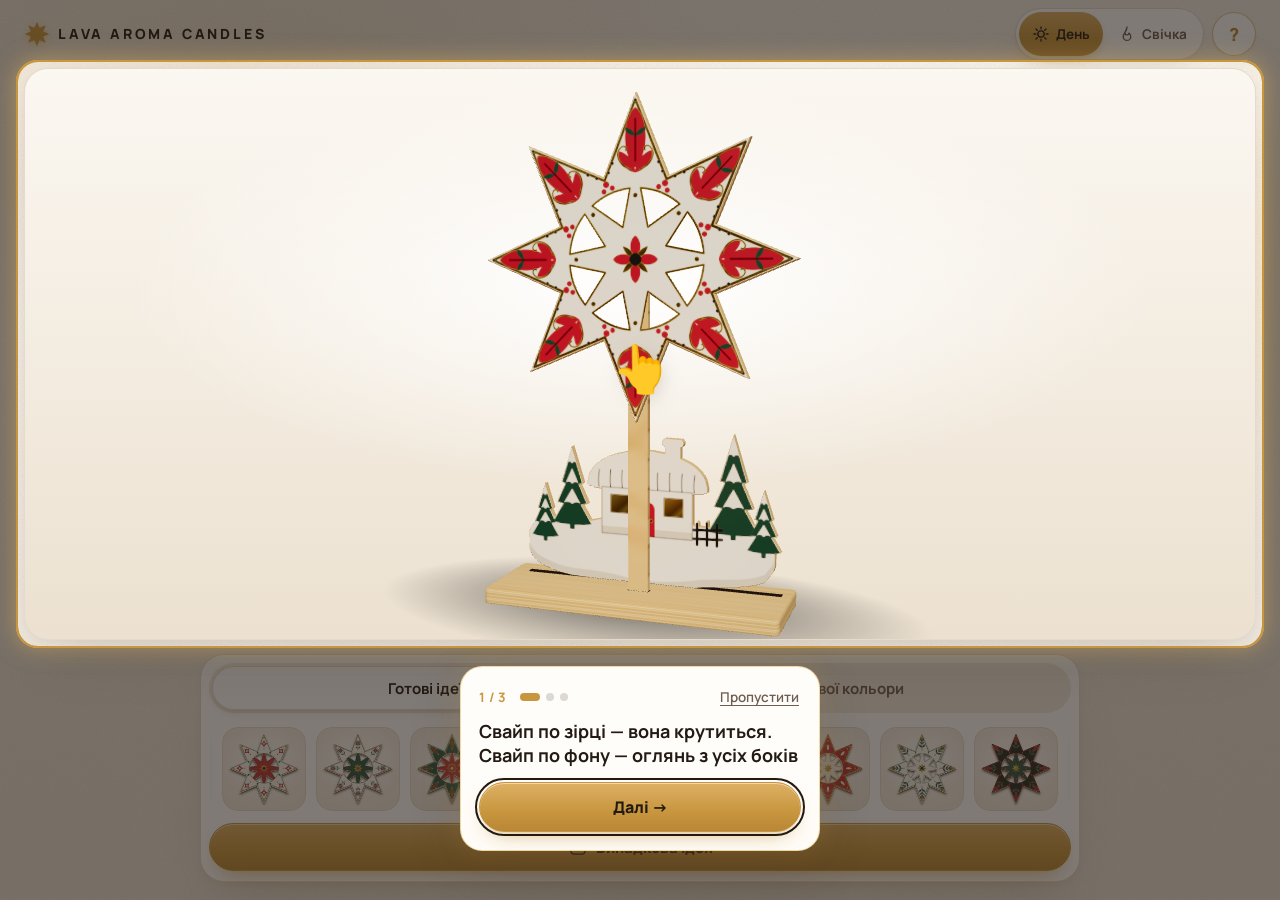
==== commit 1240e6b6: "One-screen app: 3D stage + two-tab dock, pinwheel spin" ====
--- a/index.html
+++ b/index.html
@@ -3,163 +3,56 @@
 <head>
   <meta charset="utf-8">
   <meta name="viewport" content="width=device-width, initial-scale=1, viewport-fit=cover">
-  <meta name="theme-color" content="#140d0a">
+  <meta name="theme-color" content="#faf6f0">
   <title>Зірка оживає — Lava Aroma Candles</title>
-  <meta name="description" content="Lava Aroma Candles: обери узор, приміряй кольори в 3D і розпиши свою зірку.">
-  <link rel="icon" href="data:image/svg+xml,%3Csvg xmlns='http://www.w3.org/2000/svg' viewBox='-10 -10 20 20'%3E%3Cpath d='M0-9.5 2-4.8 6.7-6.7 4.8-2 9.5 0 4.8 2 6.7 6.7 2 4.8 0 9.5-2 4.8-6.7 6.7-4.8 2-9.5 0-4.8-2-6.7-6.7-2-4.8Z' fill='%23E6B85C'/%3E%3C/svg%3E">
+  <meta name="description" content="Lava Aroma Candles: гортай готові узори й приміряй кольори на 3D-зірці.">
+  <link rel="icon" href="data:image/svg+xml,%3Csvg xmlns='http://www.w3.org/2000/svg' viewBox='-10 -10 20 20'%3E%3Cpath d='M0-9.5 2-4.8 6.7-6.7 4.8-2 9.5 0 4.8 2 6.7 6.7 2 4.8 0 9.5-2 4.8-6.7 6.7-4.8 2-9.5 0-4.8-2-6.7-6.7-2-4.8Z' fill='%23C8963E'/%3E%3C/svg%3E">
   <link rel="preconnect" href="https://fonts.googleapis.com">
   <link rel="preconnect" href="https://fonts.gstatic.com" crossorigin>
-  <link href="https://fonts.googleapis.com/css2?family=Cormorant+Garamond:ital,wght@0,600;0,700;1,600;1,700&family=Manrope:wght@400;500;600;700;800&display=swap" rel="stylesheet">
+  <link href="https://fonts.googleapis.com/css2?family=Cormorant+Garamond:wght@600;700&family=Manrope:wght@500;600;700;800&display=swap" rel="stylesheet">
   <link rel="stylesheet" href="css/styles.css">
   <script type="importmap">{ "imports": { "three": "./vendor/three/three.module.js", "three/addons/": "./vendor/three/addons/" } }</script>
 </head>
 <body>
-  <div class="glow-bg" aria-hidden="true"></div>
-  <canvas class="sparks" id="bgfx" aria-hidden="true"></canvas>
+  <!-- Один екран: шапка · 3D-сцена · док із двома вкладками. Без прокрутки сторінки. -->
+  <div class="app">
+    <header class="top">
+      <span class="brand">
+        <svg class="brand-mark" viewBox="-10 -10 20 20" aria-hidden="true"><path d="M0-9.5 2-4.8 6.7-6.7 4.8-2 9.5 0 4.8 2 6.7 6.7 2 4.8 0 9.5-2 4.8-6.7 6.7-4.8 2-9.5 0-4.8-2-6.7-6.7-2-4.8Z"/></svg>
+        <span class="brand-t">Lava Aroma <span>Candles</span></span>
+      </span>
+      <div class="top-r">
+        <div class="light" role="group" aria-label="Світло">
+          <button data-light="day" class="is-on" aria-pressed="true"><svg viewBox="0 0 24 24" aria-hidden="true"><circle cx="12" cy="12" r="4.2"/><path d="M12 2.5v2.6M12 18.9v2.6M2.5 12h2.6M18.9 12h2.6M5.3 5.3l1.8 1.8M16.9 16.9l1.8 1.8M5.3 18.7l1.8-1.8M16.9 7.1l1.8-1.8"/></svg>День</button>
+          <button data-light="candle" aria-pressed="false"><svg viewBox="0 0 24 24" aria-hidden="true"><path d="M12 2.5c.6 3-2.6 4.7-2.6 8a2.6 2.6 0 0 0 5.2.3c1.6 1.4 2.4 3 2.4 4.7A5 5 0 0 1 12 20.5a5 5 0 0 1-5-5c0-4.6 5-6.5 5-13z"/></svg>Свічка</button>
+        </div>
+        <button class="help-btn" id="helpBtn" aria-label="Як це працює?">?</button>
+      </div>
+    </header>
 
-  <header class="topbar">
-    <a class="brand" href="#showcase" data-go="showcase">
-      <svg class="brand-mark" viewBox="-10 -10 20 20" aria-hidden="true"><path d="M0-9.5 2-4.8 6.7-6.7 4.8-2 9.5 0 4.8 2 6.7 6.7 2 4.8 0 9.5-2 4.8-6.7 6.7-4.8 2-9.5 0-4.8-2-6.7-6.7-2-4.8Z"/></svg>
-      <span><b>Lava Aroma Candles</b><small>Зірка оживає</small></span>
-    </a>
-    <div class="top-r">
-      <button class="btn btn-ghost btn-sm top-home" data-go="showcase">← На головну</button>
-      <button class="help-btn" id="helpBtn" aria-label="Як це працює? Коротка підказка">?</button>
-      <button class="music-btn" id="musicBtn" aria-pressed="false" aria-label="Увімкнути колядки">
-        <svg viewBox="0 0 24 24" aria-hidden="true"><path d="M9 18V5l11-2v13"/><circle cx="6" cy="18" r="3"/><circle cx="17" cy="16" r="3"/></svg>
-        <span class="music-t">Колядки</span>
-      </button>
-    </div>
-  </header>
-
-  <main>
-    <!-- МАЙСТЕРНЯ ПІСЛЯ QR: вітання → узор (барабан) → кольори в 3D → розпис -->
-    <section id="view-showcase" class="view" data-view="showcase">
-
-      <!-- Вітання -->
-      <section class="hx" id="offer" data-sec>
-        <p class="hx-eyebrow">Lava Aroma Candles · Різдвяне ательє</p>
-        <h1 class="hx-title">Зірка <em>оживає</em></h1>
-        <p class="hx-lead">Запали свічку — і твоя зірка оживе.</p>
-        <button class="candle-go" id="candleGo" aria-label="Запалити свічку й відкрити 3D-зірку">
-          <span class="candle" aria-hidden="true"><i class="flame"></i><i class="wick"></i><i class="wax"></i></span>
-          <span class="candle-t">Запали свічку</span>
-        </button>
-        <button class="linklike hx-alt" data-scroll="ideas">або обери узор ↓</button>
-      </section>
-
-      <!-- Крок 1 · твоя зірка в 3D -->
-      <section class="sec" id="try" data-sec>
-        <div class="ghost-wrap" aria-hidden="true"><div class="ghost" data-ghost>Майстерня</div></div>
-        <p class="tag">Крок 1 · твоя зірка</p>
-        <h2 class="h-xl">Приміряй <em>кольори</em></h2>
-        <div class="try">
-          <div class="viewer-card">
-            <div class="viewer-stage">
-            <div class="viewer" id="viewer3d" aria-label="3D-модель зірки на підставці. Крутіть пальцем або мишкою на 360°.">
-              <div class="viewer-loading">Запалюємо зірку…</div>
-            </div>
-            <div class="drag-cue" aria-hidden="true"><span class="hand">👆</span>Крути пальцем</div>
-            <div class="viewer-ui">
-              <div class="seg seg-sm" role="group" aria-label="Ракурс">
-                <button data-view3d="front" class="is-on">Спереду</button>
-                <button data-view3d="stand">Село</button>
-              </div>
-            </div>
-            <div class="viewer-ui viewer-ui-b">
-              <button class="pill-btn" id="autoRotateBtn" aria-pressed="true"><span class="pb-i" aria-hidden="true">⏸</span><span class="pb-t">Пауза</span></button>
-            </div>
-            </div>
-            <div class="light-row">
-              <div class="seg light-seg" role="group" aria-label="Світло">
-                <button data-light="day" class="is-on" aria-pressed="true"><svg viewBox="0 0 24 24" aria-hidden="true"><circle cx="12" cy="12" r="4.2"/><path d="M12 2.5v2.6M12 18.9v2.6M2.5 12h2.6M18.9 12h2.6M5.3 5.3l1.8 1.8M16.9 16.9l1.8 1.8M5.3 18.7l1.8-1.8M16.9 7.1l1.8-1.8"/></svg>День</button>
-                <button data-light="candle" aria-pressed="false"><svg viewBox="0 0 24 24" aria-hidden="true"><path d="M12 2.5c.6 3-2.6 4.7-2.6 8a2.6 2.6 0 0 0 5.2.3c1.6 1.4 2.4 3 2.4 4.7A5 5 0 0 1 12 20.5a5 5 0 0 1-5-5c0-4.6 5-6.5 5-13z"/></svg>Вечір зі свічкою</button>
-              </div>
-            </div>
-          </div>
-          <div class="try-panel" id="tryPanel"></div>
-        </div>
-      </section>
-
-      <!-- Крок 2 · ще узори (барабан) -->
-      <section class="sec" id="ideas" data-sec>
-        <div class="ghost-wrap" aria-hidden="true"><div class="ghost" data-ghost>Різдво</div></div>
-        <p class="tag">Крок 2 · ще 17 ідей</p>
-        <h2 class="h-xl">Інші <em>узори</em></h2>
-        <p class="sec-lead">Гортай і тисни на картку</p>
-        <div class="drum" id="drum" aria-roledescription="карусель" aria-label="Узори розпису. Гортайте пальцем або мишкою.">
-          <div class="drum-ring" id="drumRing"></div>
-        </div>
-        <div class="drum-bar">
-          <button class="round-btn" data-drum="-1" aria-label="Попередній узор">←</button>
-          <div class="drum-info" id="drumInfo" aria-live="polite"></div>
-          <button class="round-btn" data-drum="1" aria-label="Наступний узор">→</button>
-        </div>
-      </section>
-
-      <footer class="foot">
-        <div class="ghost-wrap" aria-hidden="true"><div class="ghost ghost-sm" data-ghost>Lava Aroma Candles</div></div>
-        <svg class="foot-mark" viewBox="-10 -10 20 20" aria-hidden="true"><path d="M0-9.5 2-4.8 6.7-6.7 4.8-2 9.5 0 4.8 2 6.7 6.7 2 4.8 0 9.5-2 4.8-6.7 6.7-4.8 2-9.5 0-4.8-2-6.7-6.7-2-4.8Z"/></svg>
-        <p class="foot-wish">Світлого Різдва ✨</p>
-        <p>Lava Aroma Candles · <b>#ЗіркаОживає</b></p>
-      </footer>
-    </section>
-
-
-    <!-- 2. Майстерня -->
-    <section id="view-workshop" class="view" data-view="workshop" hidden>
-      <div class="ws-bar">
-        <div class="seg" role="group" aria-label="Об’єкт">
-          <button data-object="star" class="is-on">Моя зірка</button>
-          <button data-object="village">Моє різдвяне село</button>
-        </div>
-        <div class="seg" role="group" aria-label="Режим">
-          <button data-mode="create" class="is-on">Створюю</button>
-          <button data-mode="paint">Крок за кроком</button>
+    <main class="stage">
+      <div class="stage-card" id="stageCard">
+        <div class="viewer" id="viewer3d" aria-label="3D-зірка на підставці. Свайп по зірці крутить її, свайп по фону — огляд з усіх боків.">
+          <div class="viewer-loading">Запалюємо зірку…</div>
         </div>
       </div>
+    </main>
 
-      <div class="ws-grid">
-        <div class="stage-col">
-          <div class="stage-card">
-            <div class="stage" id="stage"></div>
-            <div class="stage3d" id="stage3d" hidden aria-label="Розпис на 3D-моделі. Крутіть пальцем або мишкою."></div>
-            <div class="stage-tools">
-              <button class="icon-btn icon-3d" data-stage3d aria-pressed="false" aria-label="Показати розпис на 3D-моделі">3D</button>
-              <button class="icon-btn" data-zoom="in" aria-label="Збільшити">+</button>
-              <button class="icon-btn" data-zoom="out" aria-label="Зменшити">−</button>
-              <button class="icon-btn" data-zoom="reset" aria-label="Весь виріб">⤢</button>
-            </div>
-            <div class="stage-chip" id="stageChip"></div>
-          </div>
-          <div class="dock" id="dock"></div>
-        </div>
-        <div class="panel" id="panel"></div>
+    <nav class="dock" aria-label="Розпис зірки">
+      <div class="tabs" role="tablist" aria-label="Режим">
+        <button role="tab" id="tab-ideas" data-tab="ideas" aria-controls="pane-ideas" aria-selected="true" class="is-on">Готові ідеї</button>
+        <button role="tab" id="tab-colors" data-tab="colors" aria-controls="pane-colors" aria-selected="false" tabindex="-1">Свої кольори</button>
       </div>
-    </section>
-
-    <!-- 3. Фінал -->
-    <section id="view-finish" class="view" data-view="finish" hidden>
-      <div class="finish">
-        <div class="finish-copy">
-          <p class="eyebrow">Готово</p>
-          <h2 class="h-big">Твоя зірка <em>засяяла</em></h2>
-          <p class="lead" id="finishText"></p>
-          <div class="finish-actions">
-            <button class="btn btn-gold btn-lg" id="saveBtn">Зберегти для сторіз</button>
-            <button class="btn btn-ghost" id="shareBtn" hidden>Поділитися</button>
-            <button class="btn btn-ghost" data-scroll="try" data-look-go="painted">У 3D</button>
-            <button class="btn btn-ghost" data-go="workshop" data-mode="create">Змінити</button>
-          </div>
-          <p class="tiny">Картинка 9:16 · познач <b>#ЗіркаОживає</b></p>
-        </div>
-        <div class="finish-preview" id="finishPreview"></div>
+      <div class="pane" id="pane-ideas" data-pane="ideas" role="tabpanel" aria-labelledby="tab-ideas">
+        <div class="strip" id="strip" aria-label="Узори. Гортай вбік і тапни картку."></div>
+        <button class="btn btn-gold rand" data-random><svg viewBox="0 0 24 24" aria-hidden="true"><rect x="3.5" y="3.5" width="17" height="17" rx="4"/><circle cx="8.5" cy="8.5" r="1.3"/><circle cx="15.5" cy="15.5" r="1.3"/><circle cx="12" cy="12" r="1.3"/><circle cx="15.5" cy="8.5" r="1.3"/><circle cx="8.5" cy="15.5" r="1.3"/></svg>Випадкова ідея</button>
       </div>
-    </section>
-  </main>
-
-  <!-- 3. Плеєр колядок -->
-  <aside class="player" id="player" aria-label="Різдвяна музика"></aside>
+      <div class="pane" id="pane-colors" data-pane="colors" role="tabpanel" aria-labelledby="tab-colors" hidden>
+        <div class="parts" id="parts" aria-label="Деталь зірки"></div>
+        <div class="paints" id="paints" aria-label="Фарби"></div>
+      </div>
+    </nav>
+  </div>
 
   <div class="toast" id="toast" role="status" aria-live="polite"></div>
 
--- a/css/styles.css
+++ b/css/styles.css
@@ -1,504 +1,133 @@
-/* «Зірка оживає» — Lava Aroma Candles. Тепле Різдво: шоколадне дерево, золото, бордо, крем. Mobile-first. */
+/* «Зірка оживає» — Lava Aroma Candles. Один екран без прокрутки: шапка · 3D-сцена · док.
+   Світле крафтове ательє: папір #FAF6F0, білі картки, золото / журавлина / хвоя. */
 :root {
   --bg: #faf6f0;
   --bg-2: #f3ece1;
-  --surface: #ffffff;
-  --surface-2: #fbf8f3;
-  --glass: rgba(255, 255, 255, .78);
-  --glass-2: rgba(255, 255, 255, .92);
   --stroke: #e5dacb;
   --stroke-2: #d3c2ab;
   --ink: #231a14;
   --muted: #6e5d50;
-  --dim: #9a8878;
   --gold: #c8963e;
   --gold-2: #b8862f;
   --gold-soft: rgba(200, 150, 62, .12);
   --red: #9e2a2b;
   --pine: #2d5a43;
   --on-gold: #231a14;
-  --champagne: #efe4d2;
   --glow: 0 0 0 1px rgba(200, 150, 62, .55), 0 12px 28px -8px rgba(200, 150, 62, .45);
-  --glow-sm: 0 8px 20px -6px rgba(200, 150, 62, .45);
-  --radius: 24px;
-  --radius-sm: 16px;
   --shadow: 0 30px 60px -22px rgba(68, 48, 32, .18), 0 2px 6px rgba(68, 48, 32, .04);
-  --shadow-sm: 0 20px 40px -15px rgba(68, 48, 32, .08), 0 1px 3px rgba(68, 48, 32, .05);
+  --shadow-sm: 0 14px 30px -14px rgba(68, 48, 32, .16), 0 1px 3px rgba(68, 48, 32, .05);
   --display: 'Cormorant Garamond', Georgia, 'Times New Roman', serif;
   --sans: 'Manrope', system-ui, -apple-system, 'Segoe UI', Roboto, sans-serif;
-  --topbar: 64px;
-  --player: 64px;
+  --top: 58px;
+  --pane: 136px;
+  --card: 72px;
+  --paint: 52px;
+  --safe-t: env(safe-area-inset-top, 0px);
   --safe-b: env(safe-area-inset-bottom, 0px);
   color-scheme: light;
 }
 * { box-sizing: border-box; }
 [hidden] { display: none !important; }
-html { -webkit-text-size-adjust: 100%; scroll-behavior: smooth; background: var(--bg); overflow-x: clip; }
-body { margin: 0; min-height: 100svh; color: var(--ink); font: 16px/1.55 var(--sans); background: var(--bg); padding-bottom: calc(var(--safe-b) + 24px); overflow-x: clip; }
-body.has-player { padding-bottom: calc(var(--player) + var(--safe-b) + 18px); }
-.glow-bg { position: fixed; inset: 0; z-index: 0; pointer-events: none;
-  background: radial-gradient(60% 45% at 18% 8%, rgba(239, 228, 210, .95) 0%, transparent 70%), radial-gradient(50% 40% at 92% 30%, rgba(255, 238, 205, .7) 0%, transparent 70%), radial-gradient(55% 45% at 50% 100%, rgba(239, 228, 210, .8) 0%, transparent 70%); }
-.sparks { position: fixed; inset: 0; width: 100vw; height: 100vh; z-index: 0; pointer-events: none; display: block; transition: opacity .6s; }
-body:not([data-view="showcase"]) .sparks { opacity: .6; }
-main, .topbar, .player { position: relative; z-index: 1; }
-button { font: inherit; color: inherit; cursor: pointer; }
-a { color: inherit; }
-img { max-width: 100%; display: block; }
-::selection { background: var(--gold); color: var(--on-gold); }
-h1, h2, h3 { font-family: var(--display); font-weight: 700; letter-spacing: -.01em; margin: 0; line-height: 1.05; }
-h3 { font-size: 22px; }
-em, mark { font-style: italic; background: none; color: var(--gold); text-shadow: 0 0 30px rgba(230, 184, 92, .35); }
-.eyebrow, .tag { font: 700 11.5px var(--sans); text-transform: uppercase; letter-spacing: .18em; color: var(--gold); margin: 0 0 12px; }
-.lead { color: var(--muted); margin: 14px 0 0; max-width: 48ch; font-size: 17px; line-height: 1.55; }
-.tiny { font-size: 13px; color: var(--muted); }
-.h-big { font-size: clamp(38px, 9vw, 64px); line-height: 1; }
+html, body { height: 100%; margin: 0; overflow: hidden; overscroll-behavior: none; -webkit-text-size-adjust: 100%; }
+body { color: var(--ink); font: 16px/1.4 var(--sans); background-color: var(--bg); -webkit-tap-highlight-color: transparent;
+  /* папір: дрібне зерно + плями шампанського */
+  background-image:
+    url("data:image/svg+xml,%3Csvg xmlns='http://www.w3.org/2000/svg' width='180' height='180'%3E%3Cfilter id='n'%3E%3CfeTurbulence type='fractalNoise' baseFrequency='.85' numOctaves='2' stitchTiles='stitch'/%3E%3CfeColorMatrix values='0 0 0 0 .27 0 0 0 0 .19 0 0 0 0 .12 .13 0 0 0 0'/%3E%3C/filter%3E%3Crect width='100%25' height='100%25' filter='url(%23n)'/%3E%3C/svg%3E"),
+    radial-gradient(60% 45% at 18% 8%, rgba(239, 228, 210, .95) 0%, transparent 70%),
+    radial-gradient(50% 40% at 92% 30%, rgba(255, 238, 205, .7) 0%, transparent 70%),
+    linear-gradient(180deg, var(--bg) 0%, var(--bg-2) 100%); }
+button { font: inherit; color: inherit; cursor: pointer; -webkit-tap-highlight-color: transparent; }
+button:focus-visible { outline: 2px solid var(--ink); outline-offset: 2px; }
+svg { flex: none; }
+
+/* ---------- три зони, що ніколи не перетинаються ---------- */
+.app { height: 100vh; height: 100dvh; display: flex; flex-direction: column; padding: var(--safe-t) env(safe-area-inset-right, 0px) 0 env(safe-area-inset-left, 0px); }
+.top { flex: none; height: var(--top); display: flex; align-items: center; justify-content: space-between; gap: 8px; padding: 0 12px; }
+.stage { flex: 1 1 auto; min-height: 0; display: flex; padding: 0 10px; }
+.dock { flex: none; width: min(760px, calc(100% - 20px)); margin: 10px auto calc(10px + var(--safe-b)); padding: 6px; display: flex; flex-direction: column; gap: 6px;
+  background: #fff; border: 1px solid var(--stroke); border-radius: 24px; box-shadow: var(--shadow); }
 
 /* ---------- шапка ---------- */
-.topbar { position: sticky; top: 0; z-index: 20; height: var(--topbar); display: flex; align-items: center; justify-content: space-between; gap: 10px;
-  padding: 0 16px; padding-top: env(safe-area-inset-top, 0px); background: rgba(255, 255, 255, .78); backdrop-filter: blur(16px); -webkit-backdrop-filter: blur(16px); border-bottom: 1px solid rgba(150, 118, 84, 0.11); }
-.brand { display: flex; align-items: center; gap: 10px; text-decoration: none; min-width: 0; }
-.brand-mark { width: 26px; height: 26px; fill: var(--gold); flex: none; filter: drop-shadow(0 0 8px rgba(230, 184, 92, .55)); }
-.brand b { display: block; font: 800 12.5px/1.1 var(--sans); letter-spacing: .16em; text-transform: uppercase; white-space: nowrap; }
-.brand small { display: block; font: italic 600 15px/1 var(--display); color: var(--gold); margin-top: 3px; }
-.top-r { display: flex; align-items: center; gap: 8px; }
-.topbar .top-home { display: none; }
-body:not([data-view="showcase"]) .topbar .top-home { display: inline-flex; }
-.music-btn { display: inline-flex; align-items: center; gap: 8px; height: 42px; padding: 0 14px 0 12px; border-radius: 999px; border: 1px solid var(--stroke); background: var(--glass); color: var(--ink); font: 700 12px var(--sans); letter-spacing: .06em; text-transform: uppercase; transition: .25s; }
-.music-btn svg { width: 18px; height: 18px; fill: none; stroke: currentColor; stroke-width: 2; stroke-linecap: round; stroke-linejoin: round; }
-.music-btn.is-on { background: var(--gold); color: var(--on-gold); border-color: var(--gold); box-shadow: var(--glow-sm); }
-.music-btn.is-on svg { animation: sway 1.4s ease-in-out infinite; }
-@keyframes sway { 50% { transform: rotate(-10deg) translateY(-1px); } }
-@media (max-width: 460px) {
-  .music-t { display: none; }
-  .music-btn { width: 42px; padding: 0; justify-content: center; }
-  .brand b { font-size: 10.5px; letter-spacing: .12em; }
-  .top-home { padding: 8px 12px; font-size: 12px; }
-}
-@media (max-width: 380px) { body:not([data-view="showcase"]) .brand span { display: none; } }
+.brand { display: inline-flex; align-items: center; gap: 8px; min-width: 0; color: var(--ink); }
+.brand-mark { width: 22px; height: 22px; fill: var(--gold); filter: drop-shadow(0 2px 4px rgba(200, 150, 62, .35)); }
+.brand-t { font: 800 13px/1.15 var(--sans); letter-spacing: .16em; text-transform: uppercase; white-space: nowrap; }
+.top-r { display: flex; align-items: center; gap: 8px; flex: none; }
+.light { display: inline-flex; gap: 2px; padding: 3px; border-radius: 999px; background: #fff; border: 1px solid var(--stroke); box-shadow: var(--shadow-sm); }
+.light button { flex: none; min-height: 44px; display: inline-flex; align-items: center; gap: 6px; padding: 0 13px; border: 0; border-radius: 999px; background: none;
+  font: 700 13.5px var(--sans); color: var(--muted); white-space: nowrap; transition: background .25s, color .25s, box-shadow .25s; }
+.light svg { width: 18px; height: 18px; fill: none; stroke: currentColor; stroke-width: 1.8; stroke-linecap: round; stroke-linejoin: round; }
+.light button.is-on { background: linear-gradient(180deg, #ddb064, var(--gold) 60%, #b98736); color: var(--on-gold); box-shadow: 0 6px 14px -6px rgba(200, 150, 62, .7); }
+.light button[data-light="candle"].is-on { background: linear-gradient(180deg, #3a2618, #231a14); color: #ffe2b0; box-shadow: 0 8px 18px -6px rgba(255, 150, 60, .6); }
+.help-btn { flex: none; width: 44px; height: 44px; display: grid; place-items: center; border-radius: 50%; border: 1px solid rgba(200, 150, 62, .55); background: #fff;
+  color: var(--gold-2); font: 800 18px var(--sans); box-shadow: var(--shadow-sm); }
 
-main { max-width: 1160px; margin: 0 auto; padding: 0 16px; }
-.view[hidden] { display: none !important; }
-.view { animation: viewIn .45s ease both; }
-@keyframes viewIn { from { opacity: 0; transform: translateY(8px); } to { opacity: 1; transform: none; } }
-
-/* ---------- кнопки ---------- */
-.btn { border: 1px solid var(--stroke); border-radius: 999px; padding: 12px 22px; font: 700 15px var(--sans); background: var(--glass); color: var(--ink);
-  transition: transform .15s, box-shadow .25s, background .2s, border-color .2s; display: inline-flex; align-items: center; justify-content: center; gap: 10px; min-height: 50px; text-decoration: none; text-align: center; }
-.btn:hover { transform: translateY(-1px); border-color: var(--stroke-2); }
-.btn:active { transform: scale(.97); }
-.btn-gold { background: linear-gradient(180deg, #ddb064, var(--gold) 60%, #b98736); color: var(--on-gold); border-color: #c8963e; box-shadow: 0 10px 30px rgba(230, 184, 92, .28), inset 0 1px 0 rgba(255, 255, 255, .45); }
-.btn-gold:hover { box-shadow: var(--glow); }
-.btn-ghost { background: var(--glass); backdrop-filter: blur(10px); -webkit-backdrop-filter: blur(10px); }
-.btn-lg { padding: 15px 26px; font-size: 16px; min-height: 58px; }
-.btn-sm { min-height: 42px; padding: 9px 16px; font-size: 14px; }
-.btn[disabled] { opacity: .45; pointer-events: none; }
-.linklike { border: 0; background: none; padding: 0; color: var(--gold); text-decoration: underline; text-decoration-thickness: 1px; text-underline-offset: 3px; font-size: inherit; font-weight: 600; }
-.icon-btn { width: 42px; height: 42px; border-radius: 50%; border: 1px solid var(--stroke); background: rgba(255, 255, 255, .8); backdrop-filter: blur(8px); font-size: 17px; line-height: 1; display: grid; place-items: center; color: var(--ink); }
-.round-btn { width: 52px; height: 52px; border-radius: 50%; border: 1px solid var(--stroke); background: var(--glass); color: var(--ink); font-size: 20px; flex: none; transition: .2s; }
-.round-btn:hover { border-color: var(--gold); color: var(--gold); box-shadow: var(--glow-sm); }
-
-.seg { display: inline-flex; background: rgba(255, 255, 255, .7); border: 1px solid var(--stroke); border-radius: 999px; padding: 3px; gap: 2px; max-width: 100%; backdrop-filter: blur(10px); -webkit-backdrop-filter: blur(10px); }
-.seg button { border: 0; background: none; padding: 9px 14px; border-radius: 999px; font-size: 13.5px; font-weight: 600; color: var(--muted); white-space: nowrap; }
-.seg button.is-on { background: var(--gold); color: var(--on-gold); }
-.seg-sm button { padding: 7px 12px; font-size: 12.5px; }
-
-/* ---------- секції ---------- */
-.sec { position: relative; padding: 84px 0 8px; scroll-margin-top: var(--topbar); }
-.h-xl { position: relative; font-size: clamp(38px, 9vw, 76px); line-height: .98; margin-bottom: 16px; }
-.sec-lead { margin: 0 0 8px; color: var(--muted); max-width: 52ch; font-size: 16.5px; }
-.ghost-wrap { position: absolute; top: 0; bottom: 0; left: calc(50% - 50vw); width: 100vw; overflow: hidden; pointer-events: none; z-index: -1; }
-.ghost { position: absolute; top: 40px; left: 0; white-space: nowrap; font: italic 700 clamp(110px, 26vw, 360px)/.8 var(--display); letter-spacing: -.02em;
-  color: transparent; background: linear-gradient(180deg, rgba(200, 150, 62, .12), rgba(200, 150, 62, 0) 85%); -webkit-background-clip: text; background-clip: text; will-change: transform; }
-.ghost-sm { font-size: clamp(64px, 13vw, 190px); top: auto; bottom: 10px; }
-.rv { opacity: 0; transform: translateY(22px); transition: opacity .8s ease, transform .8s cubic-bezier(.2, .7, .2, 1); }
-.rv.is-in { opacity: 1; transform: none; }
-
-/* ---------- вітання ---------- */
-.hx { position: relative; min-height: 0; display: flex; flex-direction: column; justify-content: center; align-items: center; text-align: center; padding: 34px 0 6px; }
-.hx-title { font-size: clamp(56px, 16vw, 150px); line-height: .9; font-weight: 700; letter-spacing: -.02em; margin: 0 0 14px;
-  background: linear-gradient(180deg, #2e221a 0%, #231a14 70%); -webkit-background-clip: text; background-clip: text; color: transparent;
-  filter: none; }
-.hx-title em { display: block; background: linear-gradient(180deg, #d6a654 0%, var(--gold) 50%, #9c6f26 100%); -webkit-background-clip: text; background-clip: text; color: transparent; text-shadow: none; padding: 0 .06em; }
-.hx-lead { margin: 0 auto; max-width: 34ch; font-size: clamp(17px, 2.2vw, 20px); color: var(--muted); line-height: 1.55; }
-@keyframes cue { 0% { opacity: 0; transform: translateY(0); } 30% { opacity: 1; } 100% { opacity: 0; transform: translateY(16px); } }
-
-/* ---------- барабан узорів ---------- */
-.drum { position: relative; height: 440px; margin: 0 calc(50% - 50vw); perspective: 1300px; touch-action: pan-y; cursor: grab; user-select: none; -webkit-user-select: none; overflow: hidden; outline: none; }
-.drum.is-drag { cursor: grabbing; }
-.drum::before { content: ''; position: absolute; left: 50%; top: 50%; width: 460px; height: 460px; transform: translate(-50%, -50%); border-radius: 50%; background: radial-gradient(circle, rgba(230, 170, 80, .2), transparent 65%); pointer-events: none; }
-.drum-ring { position: absolute; inset: 0; transform-style: preserve-3d; }
-.dc { position: absolute; left: 50%; top: 50%; width: 250px; height: 340px; margin: -170px 0 0 -125px; border-radius: 26px; padding: 12px; display: grid; grid-template-rows: 1fr auto; gap: 10px;
-  background: #fff; border: 1px solid var(--stroke); box-shadow: 0 30px 60px rgba(68, 48, 32, 0.18); will-change: transform, opacity, filter; backface-visibility: hidden; }
-.dc-art { position: relative; border-radius: 18px; overflow: hidden; display: grid; place-items: center; background: radial-gradient(70% 60% at 50% 45%, #fffdf9 0%, #f1e8db 80%); }
-.dc-art svg { width: 88%; height: auto; aspect-ratio: 1; filter: drop-shadow(0 10px 18px rgba(68, 48, 32, 0.16)); pointer-events: none; }
-.dc-meta { display: grid; gap: 4px; padding: 0 4px 4px; }
-.dc-meta b { font: 700 22px/1.05 var(--display); }
-.dc-meta small { color: var(--muted); font-size: 12.5px; }
-.dc.is-active { border-color: var(--gold); box-shadow: var(--glow), 0 40px 80px rgba(68, 48, 32, 0.19); }
-.dc .dc-open { position: absolute; right: 20px; top: 20px; height: 34px; padding: 0 12px; border-radius: 999px; background: var(--gold); color: var(--on-gold); display: grid; place-items: center; font: 800 12px var(--sans); opacity: 0; transform: scale(.8); transition: .25s; box-shadow: var(--glow-sm); }
-.dc.is-active .dc-open { opacity: 1; transform: none; }
-.drum-bar { display: flex; align-items: center; gap: 12px; justify-content: center; }
-.drum-info { min-width: 0; flex: 1; max-width: 520px; text-align: center; display: grid; gap: 2px; }
-.drum-info small { color: var(--muted); font-size: 13px; font-weight: 600; }
-.drum-info b { font: 700 26px/1.1 var(--display); }
-.drum-info .btn { justify-self: center; margin-top: 10px; }
-@media (min-width: 860px) { .drum { height: 540px; } .dc { width: 300px; height: 410px; margin: -205px 0 0 -150px; } }
-
-/* ---------- примірка в 3D ---------- */
-.try { display: grid; gap: 14px; margin-top: 22px; }
-@media (min-width: 980px) { .try { grid-template-columns: 1.1fr 1fr; align-items: start; } .try .viewer-card { position: sticky; top: calc(var(--topbar) + 14px); } }
-.viewer-card { position: relative; border-radius: 28px; overflow: hidden; border: 1px solid var(--stroke); background-color: #f6efe4;
-  background-image: radial-gradient(60% 50% at 50% 38%, #ffffff 0%, rgba(255, 255, 255, 0) 70%), linear-gradient(180deg, #fbf7f1 0%, #ece1d0 100%); box-shadow: var(--shadow); transition: background-color .9s ease; }
-.viewer { position: relative; width: 100%; aspect-ratio: 4 / 5; max-height: 72vh; touch-action: none; cursor: grab; }
-.viewer:active, .stage3d:active { cursor: grabbing; }
+/* ---------- 3D-сцена: світла студія; «Свічка» — теплий вечір ---------- */
+.stage-card { position: relative; flex: 1; min-height: 0; overflow: hidden; border-radius: 24px; border: 1px solid var(--stroke); box-shadow: var(--shadow);
+  background-color: #f6efe4;
+  background-image: radial-gradient(60% 50% at 50% 38%, #fff 0%, rgba(255, 255, 255, 0) 70%), linear-gradient(180deg, #fbf7f1 0%, #ece1d0 100%);
+  transition: background-color .9s ease; }
+.stage-card::before { content: ''; position: absolute; inset: 0; pointer-events: none; opacity: 0; transition: opacity .8s ease;
+  background: radial-gradient(48% 40% at 50% 46%, rgba(255, 150, 60, .42) 0%, rgba(255, 120, 40, .12) 45%, transparent 72%); }
+.stage-card.is-candle { background-color: #24170f; border-color: #3a2718;
+  background-image: radial-gradient(70% 55% at 50% 92%, rgba(255, 150, 60, .34) 0%, rgba(255, 150, 60, 0) 70%), linear-gradient(180deg, #2c1d14 0%, #160d08 100%); }
+.stage-card.is-candle::before { opacity: 1; animation: candleGlow 3.2s ease-in-out infinite; }
+@keyframes candleGlow { 0%, 100% { opacity: .85; } 40% { opacity: 1; } 70% { opacity: .9; } }
+.stage-card::after { content: ''; position: absolute; inset: 0; pointer-events: none; opacity: 0; border-radius: inherit; box-shadow: inset 0 0 60px rgba(230, 184, 92, .45); }
+.stage-card.is-flash::after { animation: ideaFlash .9s ease-out; }
+@keyframes ideaFlash { 25% { opacity: 1; } }
+.viewer { position: absolute; inset: 0; touch-action: none; cursor: grab; }
+.viewer:active { cursor: grabbing; }
 .viewer canvas { display: block; width: 100% !important; height: 100% !important; }
 .viewer-loading { position: absolute; inset: 0; display: grid; place-items: center; color: var(--muted); font: italic 600 20px var(--display); }
-.viewer-ui { position: absolute; left: 12px; right: 12px; top: 12px; display: flex; justify-content: space-between; gap: 6px; flex-wrap: wrap; pointer-events: none; }
-.viewer-ui > * { pointer-events: auto; }
-.viewer-ui-b { top: auto; bottom: 12px; align-items: center; }
-.try-panel { border-radius: 28px; padding: 20px 18px; border: 1px solid var(--stroke); background: linear-gradient(170deg, rgba(255, 255, 255, .7), rgba(255, 255, 255, .7)); display: grid; gap: 22px; }
-.tp-head { display: flex; justify-content: space-between; align-items: flex-end; gap: 12px; }
-.tp-head small { display: block; color: var(--muted); font-size: 13px; font-weight: 600; }
-.tp-head b { font: 700 28px/1.05 var(--display); }
-.tp-block { display: grid; gap: 10px; }
-.tp-label { font: 700 12px var(--sans); text-transform: uppercase; letter-spacing: .14em; color: var(--gold); }
-.paints { display: grid; grid-template-columns: repeat(5, 1fr); gap: 8px; }
-.paint { border: 0; background: none; padding: 0; display: grid; justify-items: center; gap: 6px; font-size: 12.5px; font-weight: 600; color: var(--muted); }
-.paint i { width: 100%; max-width: 62px; aspect-ratio: 1; border-radius: 50%; box-shadow: inset 0 -6px 12px rgba(68, 48, 32, 0.08), inset 0 0 0 1px rgba(255, 255, 255, .18), 0 6px 16px rgba(68, 48, 32, 0.11); transition: transform .15s, box-shadow .2s; }
-.paint.is-on { color: var(--ink); }
-.paint.is-on i { transform: translateY(-3px); box-shadow: 0 0 0 3px var(--bg), 0 0 0 5px var(--gold), 0 0 22px rgba(230, 184, 92, .45); }
-.parts, .presets { display: flex; flex-wrap: wrap; gap: 8px; }
-.parts button, .presets button { border: 1px solid var(--stroke); background: var(--glass); color: var(--ink); border-radius: 999px; padding: 9px 14px 9px 9px; font-size: 14px; font-weight: 600; display: inline-flex; align-items: center; gap: 8px; min-height: 42px; }
-.presets button { padding: 9px 16px; }
-.parts button.is-on, .presets button.is-on { border-color: var(--gold); background: var(--gold-soft); box-shadow: inset 0 0 0 1px var(--gold); }
-.parts .sw { width: 22px; height: 22px; border-radius: 50%; box-shadow: inset 0 0 0 1px rgba(255, 255, 255, .25); flex: none; }
-.steps-list { list-style: none; margin: 0; padding: 0; display: grid; gap: 8px; counter-reset: s; }
-.steps-list li { display: flex; align-items: center; gap: 12px; padding: 10px 12px; border-radius: 16px; background: rgba(255, 255, 255, .7); border: 1px solid rgba(150, 118, 84, 0.11); }
-.steps-list .n { flex: none; width: 34px; height: 34px; border-radius: 50%; display: grid; place-items: center; background: var(--gold-soft); border: 1px solid rgba(230, 184, 92, .45); color: var(--gold); font: 700 18px var(--display); font-variant-numeric: lining-nums; }
-.steps-list b { display: block; font-size: 14.5px; }
-.steps-list small { display: block; color: var(--muted); font-size: 12.5px; }
 
-/* ---------- як це працює ---------- */
-@media (min-width: 860px) { .how { grid-template-columns: repeat(3, 1fr); } }
+/* ---------- док: дві вкладки ---------- */
+.tabs { flex: none; display: grid; grid-template-columns: 1fr 1fr; gap: 4px; padding: 3px; border-radius: 999px; background: var(--bg-2); }
+.tabs button { min-height: 44px; border: 0; border-radius: 999px; background: none; font: 700 15px var(--sans); color: var(--muted); white-space: nowrap; transition: background .2s, color .2s, box-shadow .2s; }
+.tabs button.is-on { background: #fff; color: var(--ink); box-shadow: inset 0 0 0 1px var(--stroke), 0 4px 10px -4px rgba(68, 48, 32, .25); }
+.pane { height: var(--pane); min-width: 0; display: flex; flex-direction: column; justify-content: center; gap: 8px; }
+.strip, .parts { flex: none; display: flex; overflow-x: auto; overflow-y: hidden; scrollbar-width: none; touch-action: pan-x; overscroll-behavior-x: contain; position: relative;
+  -webkit-mask-image: linear-gradient(90deg, transparent 0, #000 14px, #000 calc(100% - 14px), transparent 100%);
+          mask-image: linear-gradient(90deg, transparent 0, #000 14px, #000 calc(100% - 14px), transparent 100%); }
+.strip::-webkit-scrollbar, .parts::-webkit-scrollbar { display: none; }
 
-/* ---------- набір ---------- */
-@media (min-width: 860px) { .kit { grid-template-columns: 1fr 1.1fr; padding: 16px; } }
-@media (min-width: 640px) { .gallery { grid-auto-columns: 32%; } }
-@media (min-width: 980px) { .gallery { grid-auto-columns: 23.8%; } }
+/* «Готові ідеї»: картки-узори */
+.strip { gap: 10px; padding: 4px 10px; scroll-snap-type: x proximity; cursor: grab; }
+.card { flex: 0 0 var(--card); width: var(--card); height: var(--card); padding: 0; display: grid; place-items: center; overflow: hidden; scroll-snap-align: center;
+  border-radius: 16px; border: 1px solid var(--stroke); background: radial-gradient(70% 60% at 50% 40%, #fffdf9 0%, #f1e8db 100%);
+  transition: transform .2s cubic-bezier(.2, 1.3, .4, 1), box-shadow .2s, border-color .2s; }
+.card img { width: 90%; height: 90%; object-fit: contain; display: block; pointer-events: none; user-select: none; -webkit-user-drag: none; }
+.card:active { transform: scale(.94); }
+.card.is-on { border-color: var(--gold); box-shadow: inset 0 0 0 1px var(--gold), 0 0 0 2px rgba(200, 150, 62, .35), 0 8px 16px -8px rgba(200, 150, 62, .7); }
+.btn { display: inline-flex; align-items: center; justify-content: center; gap: 8px; min-height: 48px; padding: 0 20px; border-radius: 999px; border: 1px solid var(--stroke);
+  background: #fff; font: 800 15px var(--sans); color: var(--ink); white-space: nowrap; transition: transform .15s, box-shadow .2s; }
+.btn:active { transform: scale(.97); }
+.btn-gold { background: linear-gradient(180deg, #ddb064, var(--gold) 60%, #b98736); color: var(--on-gold); border-color: #c8963e; box-shadow: 0 1px 0 rgba(255, 255, 255, .5) inset, 0 10px 22px -10px rgba(200, 150, 62, .8); }
+.rand { flex: none; width: 100%; }
+.rand svg { width: 20px; height: 20px; fill: none; stroke: currentColor; stroke-width: 1.7; }
+.rand svg circle { fill: currentColor; stroke: none; }
 
-/* ---------- поради ---------- */
+/* «Свої кольори»: деталь + 5 фарб */
+.parts { gap: 8px; padding: 2px 10px; }
+.part { flex: none; min-height: 44px; display: inline-flex; align-items: center; gap: 8px; padding: 0 14px 0 9px; border-radius: 999px; border: 1px solid var(--stroke); background: #fff;
+  font: 700 13.5px var(--sans); color: var(--ink); white-space: nowrap; }
+.part .sw { width: 22px; height: 22px; border-radius: 50%; flex: none; box-shadow: inset 0 0 0 1px rgba(68, 48, 32, .18), inset 0 -3px 5px rgba(0, 0, 0, .12); }
+.part.is-on { border-color: var(--gold); background: var(--gold-soft); box-shadow: inset 0 0 0 1px var(--gold); }
+.paints { flex: none; display: flex; justify-content: center; gap: 12px; padding: 4px 0; }
+.paint { position: relative; flex: 0 0 var(--paint); width: var(--paint); height: var(--paint); padding: 0; border: 0; border-radius: 50%; background: none; }
+.paint i { display: block; width: 100%; height: 100%; border-radius: 50%;
+  box-shadow: inset 6px 6px 10px rgba(255, 255, 255, .32), inset -6px -7px 12px rgba(0, 0, 0, .25), inset 0 0 0 1px rgba(68, 48, 32, .16), 0 8px 14px -6px rgba(68, 48, 32, .4);
+  transition: transform .22s cubic-bezier(.2, 1.3, .4, 1), box-shadow .2s; }
+.paint:active i { transform: scale(.9); }
+.paint.is-on i { transform: scale(1.06); box-shadow: inset 6px 6px 10px rgba(255, 255, 255, .32), inset -6px -7px 12px rgba(0, 0, 0, .25), 0 0 0 3px #fff, 0 0 0 5px var(--gold), 0 10px 18px -6px rgba(200, 150, 62, .6); }
+.paint .chk { position: absolute; right: -4px; top: -4px; width: 22px; height: 22px; display: grid; place-items: center; border-radius: 50%; background: var(--gold); color: var(--on-gold);
+  font: 900 13px/1 var(--sans); box-shadow: 0 0 0 2px #fff, 0 4px 10px rgba(68, 48, 32, .2); pointer-events: none; }
+.sw-gold { background: linear-gradient(135deg, #f6e08a, #d4af37 45%, #9c7a1b 70%, #e9cd66) !important; }
 
-.foot { position: relative; text-align: center; color: var(--muted); padding: 90px 0 40px; display: grid; justify-items: center; gap: 10px; font-size: 14px; }
-.foot b { color: var(--gold); }
-.foot p { margin: 0; }
-.foot-mark { width: 34px; height: 34px; fill: var(--gold); filter: drop-shadow(0 0 12px rgba(230, 184, 92, .6)); }
-.foot-wish { font: italic 600 22px var(--display); color: var(--ink); }
-
-/* ---------- workshop ---------- */
-.ws-bar { display: flex; flex-wrap: wrap; gap: 8px; justify-content: space-between; padding: 16px 0 12px; }
-.ws-bar .seg { flex: 1 1 auto; }
-.ws-bar .seg button { flex: 1; }
-.ws-grid { display: grid; gap: 14px; }
-.stage-col { position: sticky; top: calc(var(--topbar) + 6px); z-index: 5; }
-.stage-card { position: relative; border-radius: var(--radius); overflow: hidden; box-shadow: var(--shadow); background: #fbf7f1; border: 1px solid var(--stroke); }
-.stage { width: 100%; height: min(46vh, 440px); touch-action: none; user-select: none; -webkit-user-select: none; }
-.stage svg { width: 100%; height: 100%; display: block; }
-.stage-tools { position: absolute; right: 10px; top: 10px; display: flex; flex-direction: column; gap: 6px; }
-.stage-chip { position: absolute; left: 10px; top: 10px; padding: 6px 12px; border-radius: 999px; font: 500 10.5px var(--sans); letter-spacing: .06em; text-transform: uppercase; background: rgba(255, 255, 255, .78); color: var(--ink); border: 1px solid var(--stroke); max-width: calc(100% - 74px); white-space: nowrap; overflow: hidden; text-overflow: ellipsis; }
-.stage-chip:empty { display: none; }
-.stage3d { position: absolute; inset: 0; touch-action: none; cursor: grab; background: radial-gradient(55% 45% at 50% 42%, rgba(230, 184, 92, .14) 0%, transparent 70%), linear-gradient(180deg, #fbf7f1 0%, #ece1d0 100%); background-color: #f6efe4; }
-.stage3d canvas { display: block; width: 100% !important; height: 100% !important; }
-.stage-card.is-3d .stage { visibility: hidden; }
-.stage-card.is-3d [data-zoom] { display: none; }
-.icon-3d { font: 800 11px var(--sans); }
-.icon-3d.is-on { background: var(--gold); color: var(--on-gold); border-color: var(--gold); box-shadow: var(--glow-sm); }
-.dock { margin-top: 10px; background: rgba(255, 255, 255, .92); border: 1px solid var(--stroke); border-radius: var(--radius); padding: 12px; backdrop-filter: blur(12px); -webkit-backdrop-filter: blur(12px); }
-.dock:empty { display: none; }
-@media (min-width: 900px) {
-  .ws-grid { grid-template-columns: minmax(0, 1.15fr) minmax(0, 1fr); align-items: start; }
-  .stage { height: min(64vh, 620px); }
-}
-@media (max-width: 899px) { .stage-col { top: calc(var(--topbar) + 4px); } }
-@media (max-height: 700px) and (max-width: 899px) { .stage { height: 38vh; } }
-
-/* SVG states */
-.comp .slot { cursor: pointer; transition: filter .2s; }
-.comp .slot:hover { filter: brightness(1.08); }
-.comp .slot.is-selected { animation: selPulse 1.6s ease-in-out infinite; }
-@keyframes selPulse { 0%, 100% { filter: drop-shadow(0 0 0 #e6b85c00); } 50% { filter: drop-shadow(0 0 1.4px #fff) drop-shadow(0 0 3px #e6b85c); } }
-.comp .layer.is-focus { animation: paintIn 1.1s ease both; }
-@keyframes paintIn { from { opacity: 0; } to { opacity: 1; } }
-.comp .guides * { fill: none !important; stroke: #3d3a45 !important; stroke-width: .45px !important; stroke-dasharray: 1.6 1.1; opacity: .9; }
-
-/* ---------- panel ---------- */
-.panel { display: grid; gap: 14px; padding-bottom: 20px; }
-.box { background: linear-gradient(170deg, rgba(255, 255, 255, .7), rgba(255, 255, 255, .015)); border: 1px solid var(--stroke); border-radius: var(--radius); padding: 16px; }
-.box h3 { font-size: 24px; margin-bottom: 6px; }
-.box .sub { color: var(--muted); font-size: 13px; margin: 0 0 10px; }
-.row { display: flex; gap: 8px; flex-wrap: wrap; align-items: center; }
-.levels { display: grid; grid-template-columns: repeat(3, 1fr); gap: 6px; margin-bottom: 12px; }
-.levels button { border: 1px solid var(--stroke); background: rgba(255, 255, 255, .7); border-radius: var(--radius-sm); padding: 9px 8px; text-align: left; font-size: 12px; color: var(--muted); line-height: 1.25; }
-.levels button b { display: block; font: 500 10px var(--sans); letter-spacing: .12em; text-transform: uppercase; color: var(--ink); margin-bottom: 3px; }
-.levels button.is-on { background: var(--gold); color: var(--on-gold); border-color: var(--gold); }
-.levels button.is-on b { color: var(--on-gold); }
-.cards { display: grid; grid-template-columns: repeat(3, 1fr); gap: 8px; }
-.card { border: 1px solid var(--stroke); background: rgba(255, 255, 255, .7); border-radius: var(--radius-sm); padding: 8px 6px 9px; text-align: center; transition: border-color .2s, transform .15s; color: var(--ink); }
-.card:active { transform: scale(.97); }
-.card svg { width: 100%; aspect-ratio: 1; display: block; }
-.card .thumb-v { aspect-ratio: 1.47; }
-.card b { display: block; font-size: 12.5px; margin-top: 4px; line-height: 1.2; }
-.card small { display: block; font-size: 11px; color: var(--muted); line-height: 1.25; margin-top: 2px; }
-.card.is-on { border-color: var(--gold); background: var(--gold-soft); box-shadow: 0 0 18px rgba(230, 184, 92, .15); }
-.chips { display: flex; flex-wrap: wrap; gap: 6px; }
-.chip { border: 1px solid var(--stroke); background: rgba(255, 255, 255, .7); border-radius: 999px; padding: 6px 12px 6px 7px; font-size: 12.5px; display: inline-flex; align-items: center; gap: 7px; color: var(--ink); }
-.chip.is-on { background: var(--gold); color: var(--on-gold); border-color: var(--gold); }
-.chip .sw { width: 16px; height: 16px; border-radius: 50%; box-shadow: inset 0 0 0 1px rgba(255, 255, 255, .25); flex: none; }
-.chip.plain { padding: 6px 12px; }
-.sw-gold, .pot-gold .pot-paint { background: linear-gradient(135deg, #f6e08a, #d4af37 45%, #9c7a1b 70%, #e9cd66) !important; }
-
-/* палітра-баночки */
-.palette { display: grid; grid-template-columns: repeat(5, 1fr); gap: 6px; }
-.pot { border: 0; background: none; padding: 0; display: grid; justify-items: center; gap: 4px; font-size: 11px; color: var(--muted); }
-.pot-jar { width: 100%; max-width: 54px; aspect-ratio: 1 / 1.05; border-radius: 12px 12px 14px 14px; position: relative; overflow: hidden;
-  background: linear-gradient(180deg, #f6efe4, #e9dccb); box-shadow: inset 0 0 0 1px rgba(255, 255, 255, .1); transition: transform .15s, box-shadow .15s; }
-.pot-jar::before { content: ''; position: absolute; left: 0; right: 0; top: 0; height: 26%; background: linear-gradient(180deg, #d9c3a3, #c2a57f); }
-.pot-paint { position: absolute; left: 4px; right: 4px; bottom: 4px; top: 32%; border-radius: 5px 5px 10px 10px; box-shadow: inset 0 0 0 1px rgba(255, 255, 255, .12); }
-.pot.is-on .pot-jar { transform: translateY(-3px); box-shadow: 0 0 0 2px var(--gold), 0 0 18px rgba(230, 184, 92, .45); }
-.pot.is-on { color: var(--ink); font-weight: 700; }
-.dock-label { font-size: 12px; color: var(--muted); margin: 0 0 8px; display: flex; justify-content: space-between; gap: 8px; }
-.dock-label b { color: var(--ink); }
-
-/* степер */
-.steps-bar { display: flex; gap: 5px; margin-bottom: 14px; }
-.steps-bar span { flex: 1; height: 6px; border-radius: 3px; background: rgba(255, 255, 255, .07); }
-.steps-bar span.done { background: #a8822f; }
-.steps-bar span.now { background: var(--gold); box-shadow: 0 0 12px rgba(230, 184, 92, .7); }
-.step-head { display: flex; align-items: center; gap: 12px; }
-.step-num { font: 800 22px/1 var(--display); width: 48px; height: 48px; border-radius: 14px; background: var(--gold); color: var(--on-gold); display: grid; place-items: center; flex: none; box-shadow: var(--glow-sm); }
-.need { list-style: none; padding: 0; margin: 10px 0 0; display: grid; gap: 6px; }
-.need li { display: flex; align-items: center; gap: 10px; font-size: 13.5px; padding: 8px 10px; border-radius: 12px; background: rgba(255, 255, 255, .04); border: 1px solid rgba(255, 255, 255, .7); }
-.need .sw { width: 20px; height: 20px; border-radius: 50%; box-shadow: inset 0 0 0 1px rgba(255, 255, 255, .25); flex: none; }
-.need small { margin-left: auto; color: var(--muted); white-space: nowrap; }
-.tip { margin: 10px 0 0; padding: 11px 13px; background: var(--gold-soft); border: 1px solid rgba(230, 184, 92, .25); border-radius: 14px; font-size: 13.5px; }
-.nav-steps { display: grid; grid-template-columns: auto 1fr auto; gap: 8px; align-items: center; }
-.nav-steps .mid { text-align: center; font-size: 12.5px; color: var(--muted); line-height: 1.2; }
-.nav-steps .mid b { display: block; color: var(--ink); font-size: 14px; }
-.nav-steps .btn { padding: 10px 14px; min-height: 44px; font-size: 11px; }
-.toggle { display: flex; align-items: center; gap: 10px; font-size: 13.5px; cursor: pointer; user-select: none; }
-.toggle input { appearance: none; width: 42px; height: 24px; border-radius: 999px; background: rgba(255, 255, 255, .12); position: relative; transition: background .2s; flex: none; margin: 0; }
-.toggle input::after { content: ''; position: absolute; top: 3px; left: 3px; width: 18px; height: 18px; border-radius: 50%; background: #e9dccb; transition: transform .2s; }
-.toggle input:checked { background: var(--gold); box-shadow: var(--glow-sm); }
-.toggle input:checked::after { transform: translateX(18px); background: var(--on-gold); }
-
-.dry { text-align: center; padding: 20px 14px; border: 1px dashed rgba(230, 184, 92, .6); border-radius: var(--radius); background: var(--gold-soft); }
-.dry .clock { font: 800 46px/1 var(--display); font-variant-numeric: tabular-nums; margin: 8px 0; color: var(--gold); text-shadow: 0 0 24px rgba(230, 184, 92, .5); }
-.dry-drop { width: 34px; height: 34px; margin: 0 auto; animation: drip 1.8s ease-in-out infinite; }
-@keyframes drip { 0%, 100% { transform: translateY(0); } 50% { transform: translateY(4px); } }
-.dry .row { justify-content: center; margin-top: 10px; }
-
-/* ---------- finish ---------- */
-.finish { display: grid; gap: 22px; padding: 26px 0; }
-.finish-actions { display: flex; flex-wrap: wrap; gap: 10px; margin: 22px 0 12px; }
-.finish-actions .btn-lg { flex: 1 1 100%; }
-.finish-preview { border-radius: 28px; overflow: hidden; box-shadow: var(--shadow), 0 0 0 1px var(--stroke); }
-.finish-preview svg { display: block; width: 100%; height: auto; }
-@media (min-width: 900px) { .finish { grid-template-columns: 1fr 1fr; align-items: center; } .finish-actions .btn-lg { flex: 0 1 auto; } }
-
-/* ---------- player ---------- */
-.player { position: fixed; left: 50%; transform: translateX(-50%); bottom: calc(10px + var(--safe-b)); z-index: 30; width: min(560px, calc(100% - 16px));
-  min-height: 56px; display: flex; align-items: center; gap: 8px; padding: 6px 8px 6px 6px; border-radius: 999px;
-  background: rgba(255, 255, 255, .88); border: 1px solid var(--stroke); color: var(--ink); backdrop-filter: blur(16px); -webkit-backdrop-filter: blur(16px); box-shadow: 0 16px 40px rgba(68, 48, 32, 0.16); }
-.player .play { width: 44px; height: 44px; border-radius: 50%; border: 0; flex: none; display: grid; place-items: center; background: var(--gold); color: var(--on-gold); box-shadow: var(--glow-sm); }
-.player .play svg { width: 18px; height: 18px; fill: currentColor; }
-.player .meta { min-width: 0; flex: 1; line-height: 1.2; }
-.player .meta b { display: block; font-size: 13.5px; white-space: nowrap; overflow: hidden; text-overflow: ellipsis; }
-.player .meta small { display: block; font: 500 10px var(--sans); letter-spacing: .1em; text-transform: uppercase; color: var(--muted); white-space: nowrap; overflow: hidden; text-overflow: ellipsis; margin-top: 2px; }
-.player .pbtn { width: 36px; height: 36px; border: 0; background: none; border-radius: 50%; display: grid; place-items: center; color: var(--muted); flex: none; }
-.player .pbtn:hover { color: var(--ink); background: rgba(68, 48, 32, .06); }
-.player .pbtn svg { width: 17px; height: 17px; fill: currentColor; }
-.player .eq { display: flex; gap: 2px; align-items: flex-end; height: 14px; margin-right: 4px; }
-.player .eq i { width: 3px; background: var(--gold); border-radius: 1px; animation: eq 1s ease-in-out infinite; box-shadow: 0 0 6px rgba(230, 184, 92, .6); }
-.player .eq i:nth-child(2) { animation-delay: -.3s; } .player .eq i:nth-child(3) { animation-delay: -.6s; }
-@keyframes eq { 0%, 100% { height: 4px; } 50% { height: 14px; } }
-.player.is-idle { width: auto; padding-right: 20px; cursor: pointer; }
-.player.is-idle .meta b { font-size: 14px; }
-.player-list { position: absolute; bottom: calc(100% + 8px); left: 0; right: 0; background: rgba(255, 255, 255, .96); border: 1px solid var(--stroke); border-radius: 20px; padding: 6px; display: grid; gap: 2px; }
-.player-list button { border: 0; background: none; text-align: left; padding: 10px 12px; border-radius: 14px; font-size: 13.5px; display: flex; justify-content: space-between; gap: 10px; color: var(--ink); }
-.player-list button small { color: var(--muted); }
-.player-list button.is-on { background: #ffffff10; color: var(--gold); }
-
-.toast { position: fixed; left: 50%; bottom: calc(var(--player) + 26px + var(--safe-b)); transform: translate(-50%, 20px); opacity: 0; z-index: 40; pointer-events: none;
-  background: var(--gold); color: var(--on-gold); padding: 11px 18px; border-radius: 999px; font: 600 13.5px var(--sans); transition: .3s; max-width: calc(100% - 32px); text-align: center; box-shadow: var(--glow); }
+/* ---------- тост — угорі сцени, не на доку ---------- */
+.toast { position: fixed; left: 50%; top: calc(var(--safe-t) + var(--top) + 12px); transform: translate(-50%, -10px); opacity: 0; z-index: 40; pointer-events: none;
+  max-width: calc(100% - 40px); padding: 10px 16px; border-radius: 999px; background: rgba(255, 255, 255, .95); border: 1px solid rgba(200, 150, 62, .55);
+  color: var(--ink); font: 700 13.5px var(--sans); text-align: center; white-space: nowrap; overflow: hidden; text-overflow: ellipsis; box-shadow: var(--shadow-sm); transition: .3s; }
 .toast.is-on { opacity: 1; transform: translate(-50%, 0); }
-
-@media (prefers-reduced-motion: reduce) {
-  html { scroll-behavior: auto; }
-  *, *::before, *::after { animation-duration: .01ms !important; animation-iteration-count: 1 !important; transition-duration: .01ms !important; }
-  .rv { opacity: 1; transform: none; }
-  .music-btn.is-on svg { animation: none; }
-}
-
-/* плеєр з’являється лише після «Колядки» у шапці */
-.player.is-idle { display: none; }
-.step-num, .dry .clock { font-family: var(--display); }
-
-/* ---- коротка головна ---- */
-.hx-lead { font-size: clamp(16px, 2vw, 19px); letter-spacing: .01em; }
-#ideas { padding-top: 34px; }
-.sec-lead { margin-bottom: 4px; }
-.sec { padding-top: 56px; }
-.tp-head { display: flex; align-items: center; justify-content: space-between; gap: 12px; }
-.tp-head b { font: 700 24px/1.1 var(--display); }
-.tp-go { width: 100%; }
-.sparks { opacity: 1; }
-body:not([data-view="showcase"]) .sparks { opacity: .4; }
-
-/* ---- превʼю «розписано вручну» ---- */
-.dc-art { background: radial-gradient(80% 70% at 32% 22%, #fffdf9 0%, #f4ecdf 55%, #eadfcd 100%); }
-.dc-art img { width: 90%; height: auto; aspect-ratio: 416 / 424; display: block; pointer-events: none; user-select: none; -webkit-user-drag: none; }
-
-/* ==========================================================================
-   ТЕЛЕФОН (≤768px): швидкість + зручність великим пальцем.
-   Десктоп (≥769px) цей блок не зачіпає.
-   ========================================================================== */
-@media (max-width: 768px) {
-  /* --- швидкість: без backdrop-filter (дуже важкий для мобільних GPU) --- */
-  .topbar { background: rgba(255, 255, 255, .92); }
-  .topbar, .btn-ghost, .seg, .icon-btn, .dock, .player { backdrop-filter: none; -webkit-backdrop-filter: none; }
-  .btn-ghost { background: rgba(255, 255, 255, .92); }
-  .seg, .icon-btn { background: rgba(255, 255, 255, .92); }
-  .player { background: rgba(255, 255, 255, .95); }
-  .sparks { width: 100%; height: 100lvh; }
-  /* анімації лише transform / opacity */
-  .comp .slot.is-selected { animation: selPulseM 1.6s ease-in-out infinite; }
-  @keyframes selPulseM { 50% { opacity: .72; } }
-  .player .eq i { height: 14px; transform-origin: bottom; animation-name: eqM; }
-  @keyframes eqM { 0%, 100% { transform: scaleY(.3); } 50% { transform: scaleY(1); } }
-
-  /* --- жести: сторінка гортається лише вертикально; 3D крутиться пальцем без «стрибків» --- */
-  html { overscroll-behavior-x: none; }
-  main { touch-action: pan-y; }
-  #viewer3d, #viewer3d canvas { touch-action: pan-y; } /* вертикально — гортаємо сторінку, горизонтально — крутимо зірку */
-  .stage3d, .stage3d canvas { touch-action: none; }
-  .drum { touch-action: pan-y; }
-
-  /* --- великі цілі для пальця: мінімум 48×48, проміжки 10–12px --- */
-  .btn, .btn-sm { min-height: 48px; }
-  .icon-btn { width: 48px; height: 48px; }
-  .music-btn { height: 48px; min-width: 48px; }
-  .seg { gap: 6px; padding: 4px; }
-  .seg button, .seg-sm button { min-height: 48px; padding: 0 16px; font-size: 14px; }
-  .viewer-ui-b { gap: 10px; }
-  .linklike { min-height: 48px; display: inline-flex; align-items: center; }
-  .parts, .presets, .chips, .row { gap: 10px; }
-  .parts button, .presets button { min-height: 48px; padding: 0 16px 0 12px; }
-  .presets button { padding: 0 18px; }
-  .paints { gap: 10px; }
-  .paint { min-height: 48px; }
-  .paint i { min-width: 48px; max-width: 58px; }
-  .drum-bar { gap: 14px; }
-  .chip { min-height: 48px; padding: 0 16px 0 12px; font-size: 14px; }
-  .chip.plain { padding: 0 16px; }
-  .chip .sw { width: 22px; height: 22px; }
-  .levels { gap: 10px; }
-  .levels button { min-height: 52px; }
-  .cards { gap: 10px; }
-  .palette { gap: 10px; }
-  .pot { min-height: 48px; }
-  .nav-steps { gap: 10px; }
-  .nav-steps .btn { min-height: 48px; font-size: 13px; }
-  .stage-tools { gap: 10px; }
-  .toggle { min-height: 48px; }
-  .player .play { width: 48px; height: 48px; }
-  .player .pbtn { width: 48px; height: 48px; }
-  .player-list button { min-height: 48px; }
-  /* м’який відгук на дотик */
-  .btn, .round-btn, .icon-btn, .music-btn, .seg button, .parts button, .presets button, .paint, .chip, .pot, .card, .levels button, .player button, .linklike { transition: transform .12s ease, background .2s, border-color .2s, box-shadow .2s; }
-  .btn:active, .round-btn:active, .icon-btn:active, .music-btn:active, .seg button:active, .parts button:active, .presets button:active,
-  .paint:active, .chip:active, .pot:active, .card:active, .levels button:active, .player button:active, .linklike:active { transform: scale(.95); }
-
-  /* --- «Приміряй кольори»: зірка лишається вгорі, панель фарб — під великим пальцем --- */
-  .try .viewer-card { position: sticky; top: var(--topbar); z-index: 3; }
-  .viewer { aspect-ratio: auto; height: 44svh; max-height: none; }
-
-  /* --- майстерня: фарби й кнопки кроків — у нижній зоні екрана, над адресним рядком --- */
-  .stage { height: min(42svh, 400px); }
-  body[data-view="workshop"] .dock { position: fixed; left: 8px; right: 8px; bottom: calc(8px + var(--safe-b)); z-index: 25; margin: 0;
-    background: rgba(255, 255, 255, .95); box-shadow: 0 -12px 30px rgba(68, 48, 32, 0.14); padding: 10px 12px; }
-  body[data-view="workshop"].has-player .dock { bottom: calc(var(--player) + 18px + var(--safe-b)); }
-  body[data-view="workshop"] .panel { padding-bottom: 170px; }
-  body[data-view="workshop"] .toast { bottom: calc(160px + var(--safe-b)); }
-  body[data-view="workshop"].has-player .toast { bottom: calc(var(--player) + 170px + var(--safe-b)); }
-}
-@media (max-width: 768px) and (max-height: 700px) { .stage { height: 36svh; } .viewer { height: 40svh; } }
-
-/* справжнє фото розписаної зірки в картці барабана */
-.dc-art.is-photo img { width: 100%; height: 100%; aspect-ratio: auto; object-fit: cover; }
-.dc-real { position: absolute; left: 10px; bottom: 10px; padding: 4px 10px; border-radius: 999px; background: rgba(255, 255, 255, .82); color: var(--gold); font: 700 11px var(--sans); letter-spacing: .08em; text-transform: uppercase; }
-@media (max-width: 768px) { .view { animation-name: viewInM; } @keyframes viewInM { from { opacity: 0; } to { opacity: 1; } } }
-@media (max-width: 768px) { .brand { min-height: 48px; } }
-
-/* фон «Зоряний пил» плавно проявляється, коли готовий */
-.sparks { opacity: 0; transition: opacity 1.2s ease; }
-.sparks.is-on { opacity: 1; }
-body:not([data-view="showcase"]) .sparks.is-on { opacity: .45; }
-
-/* «Світло свічки» */
-.viewer-card::before { content: ''; position: absolute; inset: 0; pointer-events: none; opacity: 0; transition: opacity .8s ease;
-  background: radial-gradient(48% 40% at 50% 46%, rgba(255, 150, 60, .42) 0%, rgba(255, 120, 40, .12) 45%, transparent 72%); }
-.viewer-card.is-candle { background-color: #24170f; background-image: radial-gradient(70% 55% at 50% 92%, rgba(255, 150, 60, .34) 0%, rgba(255, 150, 60, 0) 70%), linear-gradient(180deg, #2c1d14 0%, #160d08 100%); }
-.viewer-card.is-candle::before { opacity: 1; animation: candleGlow 3.2s ease-in-out infinite; }
-@keyframes candleGlow { 0%, 100% { opacity: .85; } 40% { opacity: 1; } 70% { opacity: .9; } }
-@media (max-width: 768px) { .vu-btns { gap: 10px; } }
-
-/* «Випадкова ідея» і порада майстра */
-.tp-random { width: 100%; margin-top: 4px; }
-.tp-random svg { width: 20px; height: 20px; fill: none; stroke: currentColor; stroke-width: 1.7; }
-.tp-random svg circle { fill: currentColor; stroke: none; }
-.viewer-card::after { content: ''; position: absolute; inset: 0; pointer-events: none; opacity: 0; border-radius: inherit; box-shadow: inset 0 0 60px rgba(230, 184, 92, .45); }
-.viewer-card.is-flash::after { animation: ideaFlash .9s ease-out; }
-@keyframes ideaFlash { 0% { opacity: 0; } 25% { opacity: 1; } 100% { opacity: 0; } }
-.drum-info .master-tip { display: block; margin-top: 4px; color: var(--muted); font-size: 13.5px; font-weight: 600; line-height: 1.35; }
-@media (max-width: 768px) { .tp-random { min-height: 52px; } }
-
-/* ==========================================================================
-   «Зрозуміло з першої секунди»: підписи, кроки 1/2, світло «День / Світло свічки»
-   ========================================================================== */
-/* контраст підписів — у токенах :root */
-.viewer-stage { position: relative; }
-.pill-btn { display: inline-flex; align-items: center; gap: 7px; height: 42px; padding: 0 16px 0 13px; border-radius: 999px; border: 1px solid var(--stroke); background: rgba(255, 255, 255, .85); backdrop-filter: blur(8px); color: var(--ink); font: 700 14px var(--sans); }
-.pill-btn .pb-i { font-size: 13px; color: var(--gold); }
-.light-row { position: relative; z-index: 1; padding: 10px 12px 12px; border-top: 1px solid var(--stroke); background: rgba(255, 255, 255, .55); }
-.light-seg { display: grid; grid-template-columns: 1fr 1.4fr; width: 100%; }
-.light-seg button { display: inline-flex; align-items: center; justify-content: center; gap: 8px; color: var(--ink); font-size: 15px; }
-.light-seg svg { width: 20px; height: 20px; flex: none; fill: none; stroke: currentColor; stroke-width: 1.8; stroke-linecap: round; stroke-linejoin: round; }
-.light-seg button[data-light="candle"].is-on { box-shadow: 0 0 18px rgba(255, 160, 70, .55); }
-.tp-label { display: inline-flex; align-items: center; gap: 8px; font-size: 13px; color: var(--gold); }
-.tp-n { display: inline-grid; place-items: center; width: 24px; height: 24px; border-radius: 50%; background: var(--gold); color: var(--on-gold); font: 800 13px var(--sans); font-style: normal; letter-spacing: 0; }
-/* вибрана фарба: більша, біла+золота обводка й галочка */
-.paint { position: relative; color: var(--ink); }
-.paint.is-on { font-weight: 800; color: var(--gold); }
-.paint.is-on i { transform: translateY(-2px) scale(1.12); box-shadow: 0 0 0 3px #fff8ec, 0 0 0 6px var(--gold), 0 0 24px rgba(230, 184, 92, .6); }
-.paint .chk { position: absolute; top: -4px; right: calc(50% - 34px); width: 24px; height: 24px; border-radius: 50%; display: grid; place-items: center; background: var(--gold); color: var(--on-gold); font: 900 14px/1 var(--sans); box-shadow: 0 0 0 2px var(--bg), 0 4px 10px rgba(68, 48, 32, 0.13); }
-/* підказка «Крути пальцем» над 3D, поки ніхто не торкнувся */
-.drag-cue { position: absolute; left: 50%; bottom: 76px; transform: translateX(-50%); z-index: 2; display: inline-flex; align-items: center; gap: 8px; padding: 8px 14px 8px 10px; border-radius: 999px; background: rgba(255, 255, 255, .82); border: 1px solid rgba(230, 184, 92, .45); color: var(--ink); font: 700 14px var(--sans); pointer-events: none; white-space: nowrap; transition: opacity .5s; }
-.drag-cue .hand { display: inline-block; font-size: 18px; animation: handSwipe 1.8s ease-in-out infinite; }
-@keyframes handSwipe { 0%, 100% { transform: translateX(-7px) rotate(-8deg); } 50% { transform: translateX(7px) rotate(8deg); } }
-.viewer-card.was-touched .drag-cue { opacity: 0; }
-/* кнопка «?» */
-.help-btn { width: 42px; height: 42px; border-radius: 50%; border: 1px solid rgba(230, 184, 92, .55); background: var(--glass); color: var(--gold); font: 800 18px var(--sans); display: grid; place-items: center; flex: none; }
-@media (max-width: 768px) {
-  .viewer { height: 38svh; }
-  .pill-btn { height: 48px; font-size: 14.5px; backdrop-filter: none; background: rgba(255, 255, 255, .92); }
-  .light-row { padding: 8px 10px 10px; }
-  .light-seg button { font-size: 15px; }
-  .help-btn { width: 48px; height: 48px; }
-  .paint { font-size: 14px; }
-  .tp-label { font-size: 13.5px; }
-  .seg button { color: var(--ink); }
-  .drag-cue { bottom: 72px; }
-}
-@media (max-width: 768px) and (max-height: 700px) { .viewer { height: 34svh; } }
 
 /* ---------- міні-гід (spotlight) ---------- */
 .tour { position: fixed; inset: 0; z-index: 55; pointer-events: none; animation: tourIn .35s ease both; }
@@ -511,123 +140,55 @@
 .tour-rings i::after { content: ''; position: absolute; inset: -2px; border-radius: inherit; border: 2px solid var(--gold); animation: tourPulse 1.6s ease-out infinite; }
 @keyframes tourPulse { from { opacity: .9; transform: scale(1); } to { opacity: 0; transform: scale(1.06); } }
 .tour-hand { position: absolute; left: 0; top: 0; width: 60px; height: 60px; display: grid; place-items: center; transition: transform .25s ease; }
-.tour-hand span { font-size: 46px; filter: drop-shadow(0 4px 10px rgba(68, 48, 32, 0.19)); animation: tourSwipe 1.7s ease-in-out infinite; }
+.tour-hand span { font-size: 46px; filter: drop-shadow(0 4px 10px rgba(68, 48, 32, .19)); animation: tourSwipe 1.7s ease-in-out infinite; }
 @keyframes tourSwipe { 0%, 100% { transform: translateX(-46px) rotate(-12deg); } 50% { transform: translateX(46px) rotate(12deg); } }
-.tour-card { position: absolute; left: 0; top: 0; width: min(360px, calc(100vw - 24px)); pointer-events: auto; padding: 16px 18px 18px; border-radius: 22px; background: #fffdf9; border: 1px solid rgba(230, 184, 92, .55); box-shadow: 0 18px 50px rgba(68, 48, 32, 0.19), 0 0 30px rgba(230, 184, 92, .18); color: var(--ink); transition: transform .3s ease; }
+.tour-card { position: absolute; left: 0; top: 0; width: min(360px, calc(100vw - 24px)); pointer-events: auto; padding: 16px 18px 18px; border-radius: 22px; background: #fffdf9;
+  border: 1px solid rgba(230, 184, 92, .55); box-shadow: 0 18px 50px rgba(68, 48, 32, .19), 0 0 30px rgba(230, 184, 92, .18); color: var(--ink); transition: transform .3s ease; }
 .tour-card.is-in { animation: tourCard .35s ease both; }
 @keyframes tourCard { from { opacity: 0; } }
-.tour-skip { position: absolute; top: 8px; right: 8px; min-height: 40px; padding: 0 12px; border: 0; border-radius: 999px; background: none; color: var(--muted); font: 600 13.5px var(--sans); text-decoration: underline; text-underline-offset: 3px; }
+.tour-skip { position: absolute; top: 8px; right: 8px; min-height: 44px; padding: 0 12px; border: 0; border-radius: 999px; background: none; color: var(--muted);
+  font: 600 13.5px var(--sans); text-decoration: underline; text-underline-offset: 3px; }
 .tour-dots { display: flex; align-items: center; gap: 6px; font: 700 13px var(--sans); color: var(--gold); min-height: 28px; }
 .tour-dots b { margin-right: -2px; }
 .tour-dots i { width: 8px; height: 8px; border-radius: 50%; background: rgba(68, 48, 32, .18); }
 .tour-dots i:first-of-type { margin-left: 8px; }
 .tour-dots i.is-on { background: var(--gold); width: 20px; border-radius: 6px; }
-.tour-text { margin: 8px 0 14px; font: 700 19px/1.35 var(--sans); color: var(--ink); }
+.tour-text { margin: 8px 0 14px; font: 700 18px/1.35 var(--sans); color: var(--ink); }
 .tour-next { width: 100%; min-height: 50px; font-size: 16px; }
-.help-btn:focus-visible, .tour-next:focus-visible, .tour-skip:focus-visible { outline: 2px solid var(--ink); outline-offset: 2px; }
-@media (max-width: 768px) { .tour-skip { min-height: 44px; } .tour-text { font-size: 18.5px; } }
-@media (prefers-reduced-motion: reduce) { .tour-hand span, .tour-rings i::after, .drag-cue .hand { animation: none; } }
-.tour-on .drag-cue { opacity: 0; }
 
-/* ==========================================================================
-   «Свічка-ритуал»: перший екран — одна свічка; тап запалює світло і веде до 3D-зірки
-   ========================================================================== */
-.hx { padding-bottom: 18px; }
-.hx::before { content: ''; position: absolute; left: 50%; bottom: -40px; width: min(720px, 120vw); height: 420px; transform: translateX(-50%); pointer-events: none; z-index: -1;
-  background: radial-gradient(closest-side, rgba(230, 184, 92, .16), rgba(140, 35, 35, .10) 55%, transparent); }
-.candle-go { display: grid; justify-items: center; gap: 14px; margin-top: 26px; padding: 6px 10px 2px; border: 0; background: none; color: var(--ink); cursor: pointer; -webkit-tap-highlight-color: transparent; }
-.candle { position: relative; display: block; width: 62px; height: 132px; }
-.candle .wax { position: absolute; left: 0; bottom: 0; width: 62px; height: 88px; border-radius: 12px 12px 8px 8px;
-  background: linear-gradient(90deg, #d9c6a8 0%, #f5efe6 38%, #efe3cf 62%, #c9b28f 100%);
-  box-shadow: inset 0 10px 14px -8px rgba(255, 255, 255, .7), inset 0 -10px 18px rgba(120, 80, 40, .25), 0 18px 30px rgba(68, 48, 32, 0.14); }
-.candle .wax::after { content: 'LAVA'; position: absolute; left: 0; right: 0; top: 38px; text-align: center; font: 800 9px var(--sans); letter-spacing: .3em; color: rgba(140, 35, 35, .75); }
-.candle .wick { position: absolute; left: 50%; bottom: 86px; width: 3px; height: 13px; margin-left: -1.5px; border-radius: 2px; background: linear-gradient(#3a2418, #120a06); }
-.candle .flame { position: absolute; left: 50%; bottom: 95px; width: 22px; height: 36px; margin-left: -11px; border-radius: 50% 50% 50% 50% / 62% 62% 38% 38%; transform-origin: 50% 90%;
-  background: radial-gradient(ellipse at 50% 72%, #fff 0 18%, #ffe9a8 30%, #f4b94e 58%, rgba(232, 120, 40, .85) 78%, rgba(232, 120, 40, 0) 100%);
-  opacity: .35; transform: scale(.42); animation: emberInvite 1.6s ease-in-out infinite; transition: opacity .5s, transform .5s cubic-bezier(.2, 1.4, .4, 1); }
-.candle .flame::after { content: ''; position: absolute; left: 50%; top: 50%; width: 150px; height: 150px; margin: -80px 0 0 -75px; border-radius: 50%; pointer-events: none;
-  background: radial-gradient(closest-side, rgba(255, 196, 110, .55), rgba(255, 160, 70, .16) 55%, transparent); opacity: 0; transition: opacity .6s; }
-@keyframes emberInvite { 50% { opacity: .6; transform: scale(.5); } }
-.candle-go.is-lit .flame { opacity: 1; transform: scale(1); animation: flameLive 2.4s ease-in-out infinite; }
-.candle-go.is-lit .flame::after { opacity: 1; }
-@keyframes flameLive { 0%, 100% { transform: scale(1) skewX(0); } 30% { transform: scale(1.04, .97) skewX(2deg); } 60% { transform: scale(.97, 1.04) skewX(-2deg); } }
-.candle-t { display: inline-flex; align-items: center; min-height: 54px; padding: 0 30px; border-radius: 999px; font: 800 17px var(--sans); color: var(--on-gold);
-  background: linear-gradient(180deg, #f0c870, var(--gold) 55%, #c9973c); box-shadow: var(--glow-sm), 0 10px 24px rgba(68, 48, 32, 0.11); }
-.candle-go:hover .candle-t { box-shadow: var(--glow), 0 10px 24px rgba(68, 48, 32, 0.11); }
-.candle-go:focus-visible { outline: none; }
-.candle-go:focus-visible .candle-t { outline: 2px solid var(--ink); outline-offset: 3px; }
-.candle-go:active .candle-t { transform: scale(.97); }
-.hx-alt { margin-top: 8px; min-height: 48px; color: var(--muted); font-weight: 600; }
-.viewer-ui-b { justify-content: flex-end; }
-.tp-random { margin-top: 10px; }
-@media (prefers-reduced-motion: reduce) { .candle .flame, .candle-go.is-lit .flame { animation: none; } }
-
-/* =====================================================================
-   Світле крафтове ательє: папір, баночки акрилу, листівки-лукбук
-   ===================================================================== */
-/* зернистість паперу (одна маленька плитка, без накладання поверх контенту) */
-.glow-bg { background-image:
-  url("data:image/svg+xml,%3Csvg xmlns='http://www.w3.org/2000/svg' width='180' height='180'%3E%3Cfilter id='n'%3E%3CfeTurbulence type='fractalNoise' baseFrequency='.85' numOctaves='2' stitchTiles='stitch'/%3E%3CfeColorMatrix values='0 0 0 0 .27 0 0 0 0 .19 0 0 0 0 .12 .13 0 0 0 0'/%3E%3C/filter%3E%3Crect width='100%25' height='100%25' filter='url(%23n)'/%3E%3C/svg%3E"),
-  radial-gradient(60% 45% at 18% 8%, rgba(239, 228, 210, .95) 0%, transparent 70%),
-  radial-gradient(50% 40% at 92% 30%, rgba(255, 238, 205, .7) 0%, transparent 70%),
-  radial-gradient(55% 45% at 50% 100%, rgba(239, 228, 210, .8) 0%, transparent 70%),
-  linear-gradient(180deg, var(--bg) 0%, var(--bg-2) 100%); }
-
-/* перший екран — коротка «вивіска» ательє, головна тут — зірка нижче */
-.hx { padding: 22px 0 4px; }
-.hx::before { background: radial-gradient(closest-side, rgba(255, 255, 255, .9), rgba(239, 228, 210, .55) 55%, transparent); }
-.hx-eyebrow { margin: 0 0 10px; font: 700 11.5px/1.3 var(--sans); letter-spacing: .22em; text-transform: uppercase; color: var(--gold-2); }
-.hx-title { font-size: clamp(46px, 12.5vw, 112px); line-height: 1; margin-bottom: 8px; }
-.hx-title em { display: inline; font-style: italic; font-weight: 600; }
-/* свічка-хук компактним рядком: свічечка + кнопка, щоб 3D-зірка була видна вже на першому екрані */
-.candle-go { display: inline-flex; align-items: flex-end; gap: 4px; margin-top: 16px; padding: 0 6px; }
-.candle { transform: scale(.5); transform-origin: 50% 100%; margin: -66px -15px 0; }
-.candle-t { background: linear-gradient(180deg, #ddb064, var(--gold) 60%, #b98736); color: var(--on-gold); box-shadow: 0 1px 0 rgba(255, 255, 255, .5) inset, 0 14px 26px -10px rgba(200, 150, 62, .55); }
-#try.sec { padding-top: 46px; }
-
-/* тег-кроки та заголовки — редакційний вигляд */
-.tag { color: var(--gold-2); }
-.h-xl em { color: var(--red); font-style: italic; }
-
-/* перемикач «День / Вечір зі свічкою» */
-.light-seg { grid-template-columns: 1fr 1.5fr; background: #fff; box-shadow: var(--shadow-sm); }
-.light-seg button { min-height: 48px; }
-.light-seg button[data-light="candle"].is-on { background: linear-gradient(180deg, #3a2618, #231a14); color: #ffe2b0; box-shadow: 0 10px 22px -8px rgba(255, 150, 60, .55); }
-
-/* 5 баночок акрилу: кришка, скло з бліком, підпис; натиск «вглиб», вибрана — відкрита */
-.paints { gap: 10px; align-items: end; }
-.paint { position: relative; gap: 8px; padding-top: 14px; min-height: 48px; color: var(--ink); font: 700 12.5px var(--sans); -webkit-tap-highlight-color: transparent; }
-.paint i { position: relative; display: block; width: 100%; max-width: 56px; min-width: 0; height: auto; aspect-ratio: 54 / 58; border-radius: 10px 10px 16px 16px / 8px 8px 14px 14px;
-  box-shadow: inset 7px 0 10px rgba(255, 255, 255, .28), inset -8px 0 12px rgba(0, 0, 0, .22), inset 0 -7px 10px rgba(0, 0, 0, .16), inset 0 0 0 1px rgba(68, 48, 32, .12), 0 12px 18px -8px rgba(68, 48, 32, .38);
-  transition: transform .22s cubic-bezier(.2, 1.3, .4, 1), box-shadow .2s; }
-.paint i::before { content: ''; position: absolute; left: -4px; right: -4px; top: -12px; height: 14px; border-radius: 6px 6px 3px 3px;
-  background: repeating-linear-gradient(90deg, rgba(68, 48, 32, .12) 0 2px, transparent 2px 5px), linear-gradient(180deg, #e2c99f, #b48d58);
-  box-shadow: inset 0 1px 0 rgba(255, 255, 255, .45), inset 0 -2px 0 rgba(68, 48, 32, .22), 0 3px 5px rgba(68, 48, 32, .25); transform-origin: 85% 100%; transition: transform .3s cubic-bezier(.2, 1.3, .4, 1); }
-.paint i::after { content: ''; position: absolute; left: 18%; top: 14%; width: 14%; height: 58%; border-radius: 6px; background: linear-gradient(180deg, rgba(255, 255, 255, .6), rgba(255, 255, 255, 0)); pointer-events: none; }
-.paint:hover i { transform: translateY(-2px); }
-.paint:active i { transform: translateY(2px) scale(.94); }
-.paint.is-on { color: var(--ink); font-weight: 800; }
-.paint.is-on i { transform: translateY(-4px) scale(1.06); box-shadow: inset 7px 0 10px rgba(255, 255, 255, .28), inset -8px 0 12px rgba(0, 0, 0, .22), inset 0 -7px 10px rgba(0, 0, 0, .16), 0 0 0 3px #fff, 0 0 0 5px var(--gold), 0 16px 22px -8px rgba(200, 150, 62, .55); }
-.paint.is-on i::before { transform: translate(6px, -8px) rotate(14deg); }
-.paint .chk { top: auto; bottom: 22px; right: calc(50% - 32px); width: 22px; height: 22px; font-size: 13px; box-shadow: 0 0 0 2px #fff, 0 4px 10px rgba(68, 48, 32, .2); z-index: 1; }
-@media (max-width: 768px) { .paint i { min-width: 0; max-width: 54px; } .paint { font-size: 13px; } }
-
-/* листівки-лукбук у барабані */
-.drum { height: 470px; }
-.drum::before { background: radial-gradient(circle, rgba(255, 255, 255, .9), rgba(239, 228, 210, .5) 45%, transparent 68%); }
-.dc { height: 370px; margin-top: -185px; padding: 10px 10px 14px; border-radius: 20px; grid-template-rows: minmax(0, 1fr) auto; gap: 12px;
-  background: #fffdf9; border: 1px solid var(--stroke); box-shadow: 0 1px 0 #fff inset, 0 24px 44px -18px rgba(68, 48, 32, .28), 0 2px 6px rgba(68, 48, 32, .06); }
-.dc::after { content: ''; position: absolute; inset: 5px; border: 1px dashed rgba(200, 150, 62, .28); border-radius: 16px; pointer-events: none; }
-.dc-art { border-radius: 14px; box-shadow: inset 0 0 0 1px rgba(68, 48, 32, .06); }
-.dc-meta { gap: 3px; padding: 0 8px; text-align: left; }
-.dc-meta .dc-kicker { color: var(--gold-2); font: 800 10.5px/1.2 var(--sans); letter-spacing: .16em; text-transform: uppercase; }
-.dc-meta b { font: 600 24px/1.05 var(--display); color: var(--ink); }
-.dc-meta .dc-tip { color: var(--muted); font: 500 12.5px/1.35 var(--sans); display: -webkit-box; -webkit-line-clamp: 2; -webkit-box-orient: vertical; overflow: hidden; }
-.dc.is-active { border-color: var(--gold); box-shadow: 0 0 0 1px var(--gold), 0 30px 60px -20px rgba(200, 150, 62, .45), 0 2px 6px rgba(68, 48, 32, .06); }
-.dc .dc-open { right: 18px; top: 18px; height: 32px; font-size: 11.5px; box-shadow: 0 8px 16px -6px rgba(200, 150, 62, .6); }
-.drum-info b { font-weight: 600; }
-.drum-info .btn { min-height: 48px; }
-@media (min-width: 860px) { .drum { height: 560px; } .dc { height: 440px; margin-top: -220px; } .dc-meta b { font-size: 27px; } .dc-meta .dc-tip { font-size: 13.5px; } }
-/* назва вже є на листівці — під барабаном лишаємо тільки кнопку (назва — для скрінрідера) */
-.drum-info b { position: absolute; width: 1px; height: 1px; overflow: hidden; clip: rect(0 0 0 0); white-space: nowrap; }
-.drum-info .btn { margin-top: 0; }
+/* ---------- розміри екранів ---------- */
+/* вузький телефон: у шапці лише слова, без значків */
+@media (max-width: 420px) {
+  .top { padding: 0 10px; gap: 6px; }
+  .brand-t { font-size: 11.5px; letter-spacing: .12em; }
+  .brand-t span { display: block; }
+  .light svg { display: none; }
+  .light button { padding: 0 12px; }
+}
+@media (max-width: 340px) {
+  .brand-mark { display: none; }
+  :root { --paint: 46px; }
+  .paints { gap: 9px; }
+}
+/* низький екран (телефон боком / маленький) — компактніший док, сцена лишається */
+@media (max-height: 640px) {
+  :root { --top: 52px; --card: 60px; --pane: 122px; }
+  .rand { min-height: 44px; }
+  .dock { margin-top: 8px; margin-bottom: calc(8px + var(--safe-b)); }
+}
+/* ПК */
+@media (min-width: 900px) {
+  :root { --top: 68px; --card: 84px; --pane: 152px; --paint: 58px; }
+  .top { padding: 0 24px; }
+  .stage { padding: 0 24px; }
+  .brand-mark { width: 26px; height: 26px; }
+  .brand-t { font-size: 14px; letter-spacing: .2em; }
+  .dock { width: min(880px, calc(100% - 48px)); margin-top: 14px; margin-bottom: calc(18px + var(--safe-b)); padding: 8px; gap: 8px; }
+  .paints { gap: 18px; }
+  .card:hover, .paint:hover i, .part:hover { transform: translateY(-2px); }
+  .tabs button:hover:not(.is-on) { color: var(--ink); }
+}
+@media (prefers-reduced-motion: reduce) {
+  .tour-hand span, .tour-rings i::after, .stage-card.is-candle::before { animation: none; }
+  .card, .paint i, .btn { transition: none; }
+}
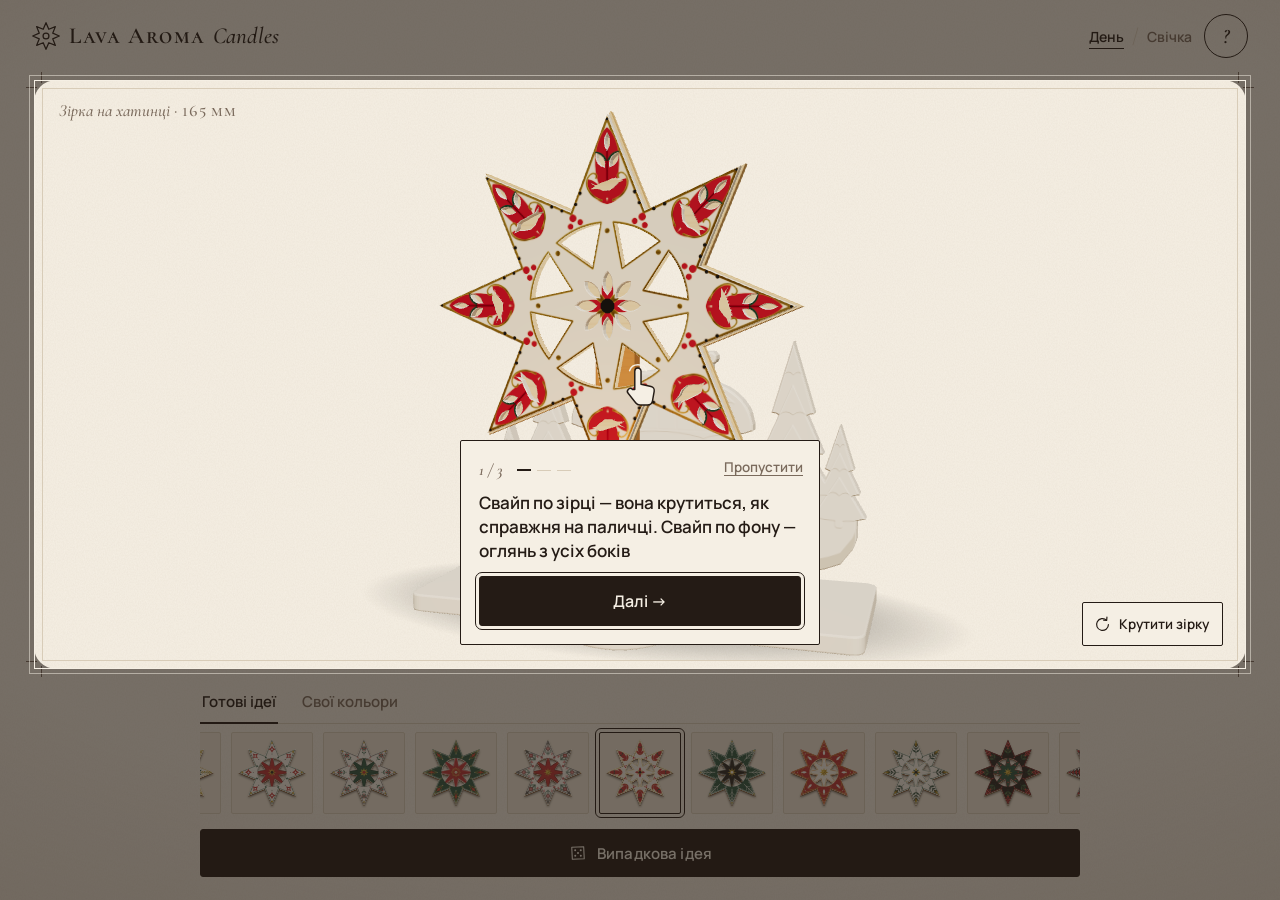
==== commit b6b94013: "Real-size two-layer 3D star + print-style redesign" ====
--- a/index.html
+++ b/index.html
@@ -3,28 +3,29 @@
 <head>
   <meta charset="utf-8">
   <meta name="viewport" content="width=device-width, initial-scale=1, viewport-fit=cover">
-  <meta name="theme-color" content="#faf6f0">
+  <meta name="theme-color" content="#F5EFE4">
   <title>Зірка оживає — Lava Aroma Candles</title>
   <meta name="description" content="Lava Aroma Candles: гортай готові узори й приміряй кольори на 3D-зірці.">
-  <link rel="icon" href="data:image/svg+xml,%3Csvg xmlns='http://www.w3.org/2000/svg' viewBox='-10 -10 20 20'%3E%3Cpath d='M0-9.5 2-4.8 6.7-6.7 4.8-2 9.5 0 4.8 2 6.7 6.7 2 4.8 0 9.5-2 4.8-6.7 6.7-4.8 2-9.5 0-4.8-2-6.7-6.7-2-4.8Z' fill='%23C8963E'/%3E%3C/svg%3E">
+  <link rel="icon" href="data:image/svg+xml,%3Csvg xmlns='http://www.w3.org/2000/svg' viewBox='-10 -10 20 20'%3E%3Cpath d='M0-9.5 2-4.8 6.7-6.7 4.8-2 9.5 0 4.8 2 6.7 6.7 2 4.8 0 9.5-2 4.8-6.7 6.7-4.8 2-9.5 0-4.8-2-6.7-6.7-2-4.8Z' fill='none' stroke='%23241B15' stroke-width='1.4' stroke-linejoin='round'/%3E%3C/svg%3E">
   <link rel="preconnect" href="https://fonts.googleapis.com">
   <link rel="preconnect" href="https://fonts.gstatic.com" crossorigin>
-  <link href="https://fonts.googleapis.com/css2?family=Cormorant+Garamond:wght@600;700&family=Manrope:wght@500;600;700;800&display=swap" rel="stylesheet">
+  <link href="https://fonts.googleapis.com/css2?family=Cormorant+Garamond:ital,wght@0,500;0,600;1,500;1,600&family=Manrope:wght@500;600;700&display=swap" rel="stylesheet">
   <link rel="stylesheet" href="css/styles.css">
   <script type="importmap">{ "imports": { "three": "./vendor/three/three.module.js", "three/addons/": "./vendor/three/addons/" } }</script>
 </head>
 <body>
-  <!-- Один екран: шапка · 3D-сцена · док із двома вкладками. Без прокрутки сторінки. -->
+  <!-- Один аркуш: шапка · 3D-сцена в рамці з мітками обрізу · док. Без прокрутки сторінки. -->
   <div class="app">
     <header class="top">
       <span class="brand">
-        <svg class="brand-mark" viewBox="-10 -10 20 20" aria-hidden="true"><path d="M0-9.5 2-4.8 6.7-6.7 4.8-2 9.5 0 4.8 2 6.7 6.7 2 4.8 0 9.5-2 4.8-6.7 6.7-4.8 2-9.5 0-4.8-2-6.7-6.7-2-4.8Z"/></svg>
-        <span class="brand-t">Lava Aroma <span>Candles</span></span>
+        <svg class="brand-mark" viewBox="-10 -10 20 20" aria-hidden="true"><path d="M0-9.5 2-4.8 6.7-6.7 4.8-2 9.5 0 4.8 2 6.7 6.7 2 4.8 0 9.5-2 4.8-6.7 6.7-4.8 2-9.5 0-4.8-2-6.7-6.7-2-4.8Z"/><circle r="2.1"/></svg>
+        <span class="brand-t">Lava Aroma <em>Candles</em></span>
       </span>
       <div class="top-r">
         <div class="light" role="group" aria-label="Світло">
-          <button data-light="day" class="is-on" aria-pressed="true"><svg viewBox="0 0 24 24" aria-hidden="true"><circle cx="12" cy="12" r="4.2"/><path d="M12 2.5v2.6M12 18.9v2.6M2.5 12h2.6M18.9 12h2.6M5.3 5.3l1.8 1.8M16.9 16.9l1.8 1.8M5.3 18.7l1.8-1.8M16.9 7.1l1.8-1.8"/></svg>День</button>
-          <button data-light="candle" aria-pressed="false"><svg viewBox="0 0 24 24" aria-hidden="true"><path d="M12 2.5c.6 3-2.6 4.7-2.6 8a2.6 2.6 0 0 0 5.2.3c1.6 1.4 2.4 3 2.4 4.7A5 5 0 0 1 12 20.5a5 5 0 0 1-5-5c0-4.6 5-6.5 5-13z"/></svg>Свічка</button>
+          <button data-light="day" class="is-on" aria-pressed="true">День</button>
+          <span class="light-sep" aria-hidden="true">/</span>
+          <button data-light="candle" aria-pressed="false">Свічка</button>
         </div>
         <button class="help-btn" id="helpBtn" aria-label="Як це працює?">?</button>
       </div>
@@ -32,9 +33,12 @@
 
     <main class="stage">
       <div class="stage-card" id="stageCard">
+        <i class="crop crop-tl" aria-hidden="true"></i><i class="crop crop-tr" aria-hidden="true"></i><i class="crop crop-bl" aria-hidden="true"></i><i class="crop crop-br" aria-hidden="true"></i>
         <div class="viewer" id="viewer3d" aria-label="3D-зірка на підставці. Свайп по зірці крутить її, свайп по фону — огляд з усіх боків.">
           <div class="viewer-loading">Запалюємо зірку…</div>
         </div>
+        <p class="caption" aria-hidden="true">Зірка на хатинці <span>· 165 мм</span></p>
+        <button class="spin-btn" data-spin><svg viewBox="0 0 24 24" aria-hidden="true"><path d="M19.5 12a7.5 7.5 0 1 1-2.4-5.5"/><path d="M17.6 2.8l-.3 3.9-3.9-.2"/></svg>Крутити зірку</button>
       </div>
     </main>
 
@@ -45,10 +49,10 @@
       </div>
       <div class="pane" id="pane-ideas" data-pane="ideas" role="tabpanel" aria-labelledby="tab-ideas">
         <div class="strip" id="strip" aria-label="Узори. Гортай вбік і тапни картку."></div>
-        <button class="btn btn-gold rand" data-random><svg viewBox="0 0 24 24" aria-hidden="true"><rect x="3.5" y="3.5" width="17" height="17" rx="4"/><circle cx="8.5" cy="8.5" r="1.3"/><circle cx="15.5" cy="15.5" r="1.3"/><circle cx="12" cy="12" r="1.3"/><circle cx="15.5" cy="8.5" r="1.3"/><circle cx="8.5" cy="15.5" r="1.3"/></svg>Випадкова ідея</button>
+        <button class="btn btn-ink rand" data-random><svg viewBox="0 0 24 24" aria-hidden="true"><path d="M4.5 5.2l14.3-.7.7 14.3-14.3.7z"/><circle cx="8.6" cy="8.8" r="1.2"/><circle cx="15.4" cy="15.2" r="1.2"/><circle cx="12" cy="12" r="1.2"/><circle cx="15.3" cy="8.6" r="1.2"/><circle cx="8.7" cy="15.4" r="1.2"/></svg>Випадкова ідея</button>
       </div>
       <div class="pane" id="pane-colors" data-pane="colors" role="tabpanel" aria-labelledby="tab-colors" hidden>
-        <div class="parts" id="parts" aria-label="Деталь зірки"></div>
+        <div class="parts" id="parts" aria-label="Що фарбуємо"></div>
         <div class="paints" id="paints" aria-label="Фарби"></div>
       </div>
     </nav>
--- a/css/styles.css
+++ b/css/styles.css
@@ -1,194 +1,244 @@
-/* «Зірка оживає» — Lava Aroma Candles. Один екран без прокрутки: шапка · 3D-сцена · док.
-   Світле крафтове ательє: папір #FAF6F0, білі картки, золото / журавлина / хвоя. */
+/* «Зірка оживає» — Lava Aroma Candles. Один аркуш без прокрутки: шапка · 3D-сцена в рамці · док.
+   Авторський різдвяний принт: бавовняний папір, тонкі друкарські лінії й мітки обрізу,
+   чорнило замість тіней. «Свічка» — увесь аркуш за 0,8 с переходить у теплі сутінки. */
+
+/* кольори зареєстровані — тоді їх можна плавно анімувати, і весь аркуш темніє разом */
+@property --paper { syntax: '<color>'; inherits: true; initial-value: #F5EFE4; }
+@property --paper-2 { syntax: '<color>'; inherits: true; initial-value: #EDE4D4; }
+@property --line { syntax: '<color>'; inherits: true; initial-value: #D8CCB8; }
+@property --ink { syntax: '<color>'; inherits: true; initial-value: #241B15; }
+@property --sepia { syntax: '<color>'; inherits: true; initial-value: #7A6A5C; }
+@property --vig { syntax: '<color>'; inherits: true; initial-value: rgba(122, 86, 52, .16); }
+
 :root {
-  --bg: #faf6f0;
-  --bg-2: #f3ece1;
-  --stroke: #e5dacb;
-  --stroke-2: #d3c2ab;
-  --ink: #231a14;
-  --muted: #6e5d50;
-  --gold: #c8963e;
-  --gold-2: #b8862f;
-  --gold-soft: rgba(200, 150, 62, .12);
-  --red: #9e2a2b;
-  --pine: #2d5a43;
-  --on-gold: #231a14;
-  --glow: 0 0 0 1px rgba(200, 150, 62, .55), 0 12px 28px -8px rgba(200, 150, 62, .45);
-  --shadow: 0 30px 60px -22px rgba(68, 48, 32, .18), 0 2px 6px rgba(68, 48, 32, .04);
-  --shadow-sm: 0 14px 30px -14px rgba(68, 48, 32, .16), 0 1px 3px rgba(68, 48, 32, .05);
-  --display: 'Cormorant Garamond', Georgia, 'Times New Roman', serif;
-  --sans: 'Manrope', system-ui, -apple-system, 'Segoe UI', Roboto, sans-serif;
+  --paper: #F5EFE4;
+  --paper-2: #EDE4D4;
+  --line: #D8CCB8;
+  --ink: #241B15;
+  --sepia: #7A6A5C;
+  --vig: rgba(122, 86, 52, .16);
+  --on-ink: #F5EFE4;
+  --serif: 'Cormorant Garamond', 'Cormorant', Georgia, serif;
+  --sans: 'Manrope', 'Plus Jakarta Sans', system-ui, sans-serif;
   --top: 58px;
-  --pane: 136px;
-  --card: 72px;
-  --paint: 52px;
+  --pane: 138px;
+  --card: 70px;
+  --paint: 54px;
+  --gut: 14px;
   --safe-t: env(safe-area-inset-top, 0px);
   --safe-b: env(safe-area-inset-bottom, 0px);
+  --ease: cubic-bezier(.3, .6, .2, 1);
   color-scheme: light;
+  transition: --paper .8s ease, --paper-2 .8s ease, --line .8s ease, --ink .8s ease, --sepia .8s ease, --vig .8s ease;
+}
+:root.is-candle {
+  --paper: #211710;
+  --paper-2: #2B1E15;
+  --line: #57432F;
+  --ink: #F2E3CB;
+  --sepia: #B79E82;
+  --vig: rgba(0, 0, 0, .5);
+  --on-ink: #211710;
+  color-scheme: dark;
 }
 * { box-sizing: border-box; }
 [hidden] { display: none !important; }
 html, body { height: 100%; margin: 0; overflow: hidden; overscroll-behavior: none; -webkit-text-size-adjust: 100%; }
-body { color: var(--ink); font: 16px/1.4 var(--sans); background-color: var(--bg); -webkit-tap-highlight-color: transparent;
-  /* папір: дрібне зерно + плями шампанського */
-  background-image:
-    url("data:image/svg+xml,%3Csvg xmlns='http://www.w3.org/2000/svg' width='180' height='180'%3E%3Cfilter id='n'%3E%3CfeTurbulence type='fractalNoise' baseFrequency='.85' numOctaves='2' stitchTiles='stitch'/%3E%3CfeColorMatrix values='0 0 0 0 .27 0 0 0 0 .19 0 0 0 0 .12 .13 0 0 0 0'/%3E%3C/filter%3E%3Crect width='100%25' height='100%25' filter='url(%23n)'/%3E%3C/svg%3E"),
-    radial-gradient(60% 45% at 18% 8%, rgba(239, 228, 210, .95) 0%, transparent 70%),
-    radial-gradient(50% 40% at 92% 30%, rgba(255, 238, 205, .7) 0%, transparent 70%),
-    linear-gradient(180deg, var(--bg) 0%, var(--bg-2) 100%); }
+body { position: relative; color: var(--ink); font: 500 16px/1.4 var(--sans); background: var(--paper); -webkit-tap-highlight-color: transparent; }
+/* бавовняний папір: волокно (feTurbulence) + тепла віньєтка по краях аркуша */
+body::before, body::after { content: ''; position: fixed; inset: 0; pointer-events: none; z-index: 0; }
+body::before { opacity: .55; mix-blend-mode: multiply;
+  background: url("data:image/svg+xml,%3Csvg xmlns='http://www.w3.org/2000/svg' width='220' height='220'%3E%3Cfilter id='n'%3E%3CfeTurbulence type='fractalNoise' baseFrequency='.9 .6' numOctaves='3' seed='7' stitchTiles='stitch'/%3E%3CfeColorMatrix values='0 0 0 0 .42 0 0 0 0 .32 0 0 0 0 .22 0 0 0 .16 0'/%3E%3C/filter%3E%3Crect width='100%25' height='100%25' filter='url(%23n)'/%3E%3C/svg%3E"); }
+:root.is-candle body::before { mix-blend-mode: screen; opacity: .35; }
+body::after { background: radial-gradient(120% 90% at 50% 42%, transparent 55%, var(--vig) 100%); }
 button { font: inherit; color: inherit; cursor: pointer; -webkit-tap-highlight-color: transparent; }
-button:focus-visible { outline: 2px solid var(--ink); outline-offset: 2px; }
+button:focus-visible { outline: 1.5px solid var(--ink); outline-offset: 3px; }
 svg { flex: none; }
 
 /* ---------- три зони, що ніколи не перетинаються ---------- */
-.app { height: 100vh; height: 100dvh; display: flex; flex-direction: column; padding: var(--safe-t) env(safe-area-inset-right, 0px) 0 env(safe-area-inset-left, 0px); }
-.top { flex: none; height: var(--top); display: flex; align-items: center; justify-content: space-between; gap: 8px; padding: 0 12px; }
-.stage { flex: 1 1 auto; min-height: 0; display: flex; padding: 0 10px; }
-.dock { flex: none; width: min(760px, calc(100% - 20px)); margin: 10px auto calc(10px + var(--safe-b)); padding: 6px; display: flex; flex-direction: column; gap: 6px;
-  background: #fff; border: 1px solid var(--stroke); border-radius: 24px; box-shadow: var(--shadow); }
+.app { position: relative; z-index: 1; height: 100vh; height: 100dvh; display: flex; flex-direction: column;
+  padding: var(--safe-t) env(safe-area-inset-right, 0px) 0 env(safe-area-inset-left, 0px); }
+.top { flex: none; height: var(--top); display: flex; align-items: center; justify-content: space-between; gap: 8px; padding: 0 var(--gut); }
+.stage { flex: 1 1 auto; min-height: 0; display: flex; padding: 12px calc(var(--gut) + 8px) 12px; }
+.dock { flex: none; width: min(760px, 100%); margin: 0 auto; padding: 0 var(--gut) calc(10px + var(--safe-b)); display: flex; flex-direction: column; }
 
 /* ---------- шапка ---------- */
-.brand { display: inline-flex; align-items: center; gap: 8px; min-width: 0; color: var(--ink); }
-.brand-mark { width: 22px; height: 22px; fill: var(--gold); filter: drop-shadow(0 2px 4px rgba(200, 150, 62, .35)); }
-.brand-t { font: 800 13px/1.15 var(--sans); letter-spacing: .16em; text-transform: uppercase; white-space: nowrap; }
-.top-r { display: flex; align-items: center; gap: 8px; flex: none; }
-.light { display: inline-flex; gap: 2px; padding: 3px; border-radius: 999px; background: #fff; border: 1px solid var(--stroke); box-shadow: var(--shadow-sm); }
-.light button { flex: none; min-height: 44px; display: inline-flex; align-items: center; gap: 6px; padding: 0 13px; border: 0; border-radius: 999px; background: none;
-  font: 700 13.5px var(--sans); color: var(--muted); white-space: nowrap; transition: background .25s, color .25s, box-shadow .25s; }
-.light svg { width: 18px; height: 18px; fill: none; stroke: currentColor; stroke-width: 1.8; stroke-linecap: round; stroke-linejoin: round; }
-.light button.is-on { background: linear-gradient(180deg, #ddb064, var(--gold) 60%, #b98736); color: var(--on-gold); box-shadow: 0 6px 14px -6px rgba(200, 150, 62, .7); }
-.light button[data-light="candle"].is-on { background: linear-gradient(180deg, #3a2618, #231a14); color: #ffe2b0; box-shadow: 0 8px 18px -6px rgba(255, 150, 60, .6); }
-.help-btn { flex: none; width: 44px; height: 44px; display: grid; place-items: center; border-radius: 50%; border: 1px solid rgba(200, 150, 62, .55); background: #fff;
-  color: var(--gold-2); font: 800 18px var(--sans); box-shadow: var(--shadow-sm); }
-
-/* ---------- 3D-сцена: світла студія; «Свічка» — теплий вечір ---------- */
-.stage-card { position: relative; flex: 1; min-height: 0; overflow: hidden; border-radius: 24px; border: 1px solid var(--stroke); box-shadow: var(--shadow);
-  background-color: #f6efe4;
-  background-image: radial-gradient(60% 50% at 50% 38%, #fff 0%, rgba(255, 255, 255, 0) 70%), linear-gradient(180deg, #fbf7f1 0%, #ece1d0 100%);
-  transition: background-color .9s ease; }
+.brand { display: inline-flex; align-items: center; gap: 9px; min-width: 0; color: var(--ink); }
+.brand-mark { width: 24px; height: 24px; fill: none; stroke: currentColor; stroke-width: .9; stroke-linejoin: round; }
+.brand-t { font: 600 19px/1 var(--serif); font-variant: small-caps; letter-spacing: .07em; white-space: nowrap; }
+.brand-t em { font-style: italic; font-variant: normal; font-weight: 500; letter-spacing: .01em; }
+.top-r { display: flex; align-items: center; gap: 4px; flex: none; }
+.light { display: inline-flex; align-items: center; }
+.light button { position: relative; min-height: 44px; padding: 0 8px; border: 0; background: none; font: 600 14px var(--sans); color: var(--sepia); white-space: nowrap; transition: color .3s; }
+.light button::after { content: ''; position: absolute; left: 8px; right: 8px; bottom: 9px; height: 1.5px; background: currentColor; transform: scaleX(0); transform-origin: left; transition: transform .35s var(--ease); }
+.light button.is-on { color: var(--ink); }
+.light button.is-on::after { transform: scaleX(1); }
+.light-sep { color: var(--line); font: 400 20px var(--serif); }
+.help-btn { flex: none; width: 44px; height: 44px; display: grid; place-items: center; border-radius: 50%; border: 1px solid var(--ink); background: none;
+  color: var(--ink); font: italic 600 21px/1 var(--serif); }
+
+/* ---------- 3D-сцена: аркуш у друкарській рамці з мітками обрізу ---------- */
+.stage-card { position: relative; flex: 1; min-height: 0; border: 1px solid var(--line); background: transparent; transition: border-color .8s ease; }
+/* полум’я: тепле світіння за зіркою, лише у «Свічці» */
 .stage-card::before { content: ''; position: absolute; inset: 0; pointer-events: none; opacity: 0; transition: opacity .8s ease;
-  background: radial-gradient(48% 40% at 50% 46%, rgba(255, 150, 60, .42) 0%, rgba(255, 120, 40, .12) 45%, transparent 72%); }
-.stage-card.is-candle { background-color: #24170f; border-color: #3a2718;
-  background-image: radial-gradient(70% 55% at 50% 92%, rgba(255, 150, 60, .34) 0%, rgba(255, 150, 60, 0) 70%), linear-gradient(180deg, #2c1d14 0%, #160d08 100%); }
-.stage-card.is-candle::before { opacity: 1; animation: candleGlow 3.2s ease-in-out infinite; }
-@keyframes candleGlow { 0%, 100% { opacity: .85; } 40% { opacity: 1; } 70% { opacity: .9; } }
-.stage-card::after { content: ''; position: absolute; inset: 0; pointer-events: none; opacity: 0; border-radius: inherit; box-shadow: inset 0 0 60px rgba(230, 184, 92, .45); }
-.stage-card.is-flash::after { animation: ideaFlash .9s ease-out; }
-@keyframes ideaFlash { 25% { opacity: 1; } }
+  background: radial-gradient(42% 34% at 50% 40%, rgba(255, 158, 72, .34) 0%, rgba(255, 128, 48, .1) 50%, transparent 74%); }
+:root.is-candle .stage-card::before { opacity: 1; animation: flame 3.4s ease-in-out infinite; }
+@keyframes flame { 0%, 100% { opacity: .86; } 40% { opacity: 1; } 70% { opacity: .92; } }
+/* нова ідея — коротко проступає внутрішня лінія рамки, як відбиток штампа */
+.stage-card::after { content: ''; position: absolute; inset: 5px; pointer-events: none; border: 1px solid var(--ink); opacity: 0; }
+.stage-card.is-flash::after { animation: stamp .9s ease-out; }
+@keyframes stamp { 20% { opacity: .5; } }
+.crop { position: absolute; width: 16px; height: 16px; pointer-events: none; }
+.crop::before, .crop::after { content: ''; position: absolute; background: var(--sepia); }
+.crop::before { width: 11px; height: 1px; }
+.crop::after { width: 1px; height: 11px; }
+.crop-tl { left: -17px; top: -17px; } .crop-tl::before { right: 5px; bottom: 0; } .crop-tl::after { right: 0; bottom: 5px; }
+.crop-tr { right: -17px; top: -17px; } .crop-tr::before { left: 5px; bottom: 0; } .crop-tr::after { left: 0; bottom: 5px; }
+.crop-bl { left: -17px; bottom: -17px; } .crop-bl::before { right: 5px; top: 0; } .crop-bl::after { right: 0; top: 5px; }
+.crop-br { right: -17px; bottom: -17px; } .crop-br::before { left: 5px; top: 0; } .crop-br::after { left: 0; top: 5px; }
 .viewer { position: absolute; inset: 0; touch-action: none; cursor: grab; }
 .viewer:active { cursor: grabbing; }
-.viewer canvas { display: block; width: 100% !important; height: 100% !important; }
-.viewer-loading { position: absolute; inset: 0; display: grid; place-items: center; color: var(--muted); font: italic 600 20px var(--display); }
-
-/* ---------- док: дві вкладки ---------- */
-.tabs { flex: none; display: grid; grid-template-columns: 1fr 1fr; gap: 4px; padding: 3px; border-radius: 999px; background: var(--bg-2); }
-.tabs button { min-height: 44px; border: 0; border-radius: 999px; background: none; font: 700 15px var(--sans); color: var(--muted); white-space: nowrap; transition: background .2s, color .2s, box-shadow .2s; }
-.tabs button.is-on { background: #fff; color: var(--ink); box-shadow: inset 0 0 0 1px var(--stroke), 0 4px 10px -4px rgba(68, 48, 32, .25); }
-.pane { height: var(--pane); min-width: 0; display: flex; flex-direction: column; justify-content: center; gap: 8px; }
-.strip, .parts { flex: none; display: flex; overflow-x: auto; overflow-y: hidden; scrollbar-width: none; touch-action: pan-x; overscroll-behavior-x: contain; position: relative;
-  -webkit-mask-image: linear-gradient(90deg, transparent 0, #000 14px, #000 calc(100% - 14px), transparent 100%);
-          mask-image: linear-gradient(90deg, transparent 0, #000 14px, #000 calc(100% - 14px), transparent 100%); }
+.viewer canvas { display: block; width: 100% !important; height: 100% !important; animation: develop 1.4s .35s ease both; }
+@keyframes develop { from { opacity: 0; } }
+.viewer-loading { position: absolute; inset: 0; display: grid; place-items: center; color: var(--sepia); font: italic 500 20px var(--serif); }
+.caption { position: absolute; left: 12px; top: 8px; margin: 0; pointer-events: none; font: italic 500 15px/1.2 var(--serif); color: var(--sepia); }
+.caption span { font-style: normal; font-variant: small-caps; letter-spacing: .04em; }
+.spin-btn { position: absolute; right: 10px; bottom: 10px; z-index: 2; min-height: 44px; display: inline-flex; align-items: center; gap: 7px; padding: 0 13px 0 10px;
+  border: 1px solid var(--ink); border-radius: 2px; background: var(--paper); color: var(--ink); font: 600 13.5px var(--sans); transition: background-color .8s ease, color .3s; }
+.spin-btn svg { width: 19px; height: 19px; fill: none; stroke: currentColor; stroke-width: 1.5; stroke-linecap: round; stroke-linejoin: round; transition: transform .6s var(--ease); }
+.spin-btn:active svg { transform: rotate(-200deg); }
+
+/* ---------- док ---------- */
+.tabs { flex: none; display: flex; gap: 22px; border-bottom: 1px solid var(--line); }
+.tabs button { position: relative; min-height: 44px; padding: 0 2px; border: 0; background: none; font: 600 15px var(--sans); color: var(--sepia); white-space: nowrap; transition: color .25s; }
+.tabs button::after { content: ''; position: absolute; left: 0; right: 0; bottom: -1px; height: 2px; background: var(--ink); transform: scaleX(0); transform-origin: left; transition: transform .35s var(--ease); }
+.tabs button.is-on { color: var(--ink); }
+.tabs button.is-on::after { transform: scaleX(1); }
+.pane { height: var(--pane); min-width: 0; display: flex; flex-direction: column; justify-content: center; gap: 10px; }
+.strip, .parts { flex: none; display: flex; overflow-x: auto; overflow-y: hidden; scrollbar-width: none; touch-action: pan-x; overscroll-behavior-x: contain; position: relative; }
 .strip::-webkit-scrollbar, .parts::-webkit-scrollbar { display: none; }
 
-/* «Готові ідеї»: картки-узори */
-.strip { gap: 10px; padding: 4px 10px; scroll-snap-type: x proximity; cursor: grab; }
+/* «Готові ідеї»: відбитки-узори в тонких рамках */
+.strip { gap: 10px; padding: 5px 5px; scroll-snap-type: x proximity; cursor: grab; }
 .card { flex: 0 0 var(--card); width: var(--card); height: var(--card); padding: 0; display: grid; place-items: center; overflow: hidden; scroll-snap-align: center;
-  border-radius: 16px; border: 1px solid var(--stroke); background: radial-gradient(70% 60% at 50% 40%, #fffdf9 0%, #f1e8db 100%);
-  transition: transform .2s cubic-bezier(.2, 1.3, .4, 1), box-shadow .2s, border-color .2s; }
-.card img { width: 90%; height: 90%; object-fit: contain; display: block; pointer-events: none; user-select: none; -webkit-user-drag: none; }
-.card:active { transform: scale(.94); }
-.card.is-on { border-color: var(--gold); box-shadow: inset 0 0 0 1px var(--gold), 0 0 0 2px rgba(200, 150, 62, .35), 0 8px 16px -8px rgba(200, 150, 62, .7); }
-.btn { display: inline-flex; align-items: center; justify-content: center; gap: 8px; min-height: 48px; padding: 0 20px; border-radius: 999px; border: 1px solid var(--stroke);
-  background: #fff; font: 800 15px var(--sans); color: var(--ink); white-space: nowrap; transition: transform .15s, box-shadow .2s; }
-.btn:active { transform: scale(.97); }
-.btn-gold { background: linear-gradient(180deg, #ddb064, var(--gold) 60%, #b98736); color: var(--on-gold); border-color: #c8963e; box-shadow: 0 1px 0 rgba(255, 255, 255, .5) inset, 0 10px 22px -10px rgba(200, 150, 62, .8); }
+  border-radius: 2px; border: 1px solid var(--line); background: var(--paper-2); outline: 1px solid transparent; outline-offset: 3px;
+  transition: border-color .2s, outline-color .2s, background-color .8s ease; }
+.card img { width: 88%; height: 88%; object-fit: contain; display: block; pointer-events: none; user-select: none; -webkit-user-drag: none; }
+.card:active { border-color: var(--sepia); }
+.card.is-on { border-color: var(--ink); outline-color: var(--ink); }
+.btn { display: inline-flex; align-items: center; justify-content: center; gap: 9px; min-height: 48px; padding: 0 20px; border-radius: 3px; border: 1px solid var(--ink);
+  background: none; font: 600 15px var(--sans); color: var(--ink); white-space: nowrap; letter-spacing: .01em; }
+.btn-ink { background: var(--ink); color: var(--on-ink); }
+.btn-ink:active { background: var(--sepia); border-color: var(--sepia); }
 .rand { flex: none; width: 100%; }
-.rand svg { width: 20px; height: 20px; fill: none; stroke: currentColor; stroke-width: 1.7; }
+.rand svg { width: 20px; height: 20px; fill: none; stroke: currentColor; stroke-width: 1.3; stroke-linejoin: round; }
 .rand svg circle { fill: currentColor; stroke: none; }
 
-/* «Свої кольори»: деталь + 5 фарб */
-.parts { gap: 8px; padding: 2px 10px; }
-.part { flex: none; min-height: 44px; display: inline-flex; align-items: center; gap: 8px; padding: 0 14px 0 9px; border-radius: 999px; border: 1px solid var(--stroke); background: #fff;
-  font: 700 13.5px var(--sans); color: var(--ink); white-space: nowrap; }
-.part .sw { width: 22px; height: 22px; border-radius: 50%; flex: none; box-shadow: inset 0 0 0 1px rgba(68, 48, 32, .18), inset 0 -3px 5px rgba(0, 0, 0, .12); }
-.part.is-on { border-color: var(--gold); background: var(--gold-soft); box-shadow: inset 0 0 0 1px var(--gold); }
-.paints { flex: none; display: flex; justify-content: center; gap: 12px; padding: 4px 0; }
-.paint { position: relative; flex: 0 0 var(--paint); width: var(--paint); height: var(--paint); padding: 0; border: 0; border-radius: 50%; background: none; }
-.paint i { display: block; width: 100%; height: 100%; border-radius: 50%;
-  box-shadow: inset 6px 6px 10px rgba(255, 255, 255, .32), inset -6px -7px 12px rgba(0, 0, 0, .25), inset 0 0 0 1px rgba(68, 48, 32, .16), 0 8px 14px -6px rgba(68, 48, 32, .4);
-  transition: transform .22s cubic-bezier(.2, 1.3, .4, 1), box-shadow .2s; }
-.paint:active i { transform: scale(.9); }
-.paint.is-on i { transform: scale(1.06); box-shadow: inset 6px 6px 10px rgba(255, 255, 255, .32), inset -6px -7px 12px rgba(0, 0, 0, .25), 0 0 0 3px #fff, 0 0 0 5px var(--gold), 0 10px 18px -6px rgba(200, 150, 62, .6); }
-.paint .chk { position: absolute; right: -4px; top: -4px; width: 22px; height: 22px; display: grid; place-items: center; border-radius: 50%; background: var(--gold); color: var(--on-gold);
-  font: 900 13px/1 var(--sans); box-shadow: 0 0 0 2px #fff, 0 4px 10px rgba(68, 48, 32, .2); pointer-events: none; }
-.sw-gold { background: linear-gradient(135deg, #f6e08a, #d4af37 45%, #9c7a1b 70%, #e9cd66) !important; }
-
-/* ---------- тост — угорі сцени, не на доку ---------- */
-.toast { position: fixed; left: 50%; top: calc(var(--safe-t) + var(--top) + 12px); transform: translate(-50%, -10px); opacity: 0; z-index: 40; pointer-events: none;
-  max-width: calc(100% - 40px); padding: 10px 16px; border-radius: 999px; background: rgba(255, 255, 255, .95); border: 1px solid rgba(200, 150, 62, .55);
-  color: var(--ink); font: 700 13.5px var(--sans); text-align: center; white-space: nowrap; overflow: hidden; text-overflow: ellipsis; box-shadow: var(--shadow-sm); transition: .3s; }
+/* «Свої кольори»: деталь + 5 мазків фарби */
+.parts { gap: 4px; padding: 0 2px; align-items: center; }
+.grp { flex: none; padding: 0 4px 0 6px; font: italic 500 15px var(--serif); color: var(--sepia); white-space: nowrap; }
+.grp:not(:first-child) { margin-left: 8px; padding-left: 12px; border-left: 1px solid var(--line); }
+.part { position: relative; flex: none; min-height: 44px; display: inline-flex; align-items: center; gap: 6px; padding: 0 8px 0 4px; border: 0; background: none;
+  font: 600 13.5px var(--sans); color: var(--sepia); white-space: nowrap; transition: color .2s; }
+.part::after { content: ''; position: absolute; left: 30px; right: 8px; bottom: 8px; height: 1.5px; background: var(--ink); transform: scaleX(0); transform-origin: left; transition: transform .3s var(--ease); }
+.part.is-on { color: var(--ink); }
+.part.is-on::after { transform: scaleX(1); }
+.part .sw { width: 24px; height: 24px; }
+.paints { flex: none; display: flex; justify-content: center; gap: 14px; }
+.paint { position: relative; flex: 0 0 var(--paint); width: var(--paint); height: calc(var(--paint) + 14px); padding: 0; border: 0; background: none; display: flex; flex-direction: column; align-items: center; }
+.paint .dab { width: var(--paint); height: var(--paint); transition: transform .25s var(--ease); }
+.paint:active .dab { transform: scale(.93); }
+.dab-o { fill: none; stroke: var(--ink); stroke-opacity: .55; stroke-width: 1; }
+.rg-l, .rg-d { fill: none; stroke-width: 1.6; stroke-linecap: round; }
+.rg-l { stroke: #fff; stroke-opacity: .4; }
+.rg-d { stroke: #000; stroke-opacity: .2; }
+.paint .ring { position: absolute; left: -5px; top: -5px; width: calc(var(--paint) + 10px); height: calc(var(--paint) + 10px); pointer-events: none; overflow: visible; }
+.ring path { fill: none; stroke: var(--ink); stroke-width: 1.3; stroke-linecap: round; stroke-dasharray: 180; stroke-dashoffset: 180; animation: drawRing .45s var(--ease) forwards; }
+@keyframes drawRing { to { stroke-dashoffset: 0; } }
+.pn { margin-top: 1px; font: 600 10.5px/1 var(--sans); color: var(--sepia); letter-spacing: .02em; }
+.paint.is-on .pn { color: var(--ink); }
+
+/* ---------- тост: друкарська наліпка вгорі сцени ---------- */
+.toast { position: fixed; left: 50%; top: calc(var(--safe-t) + var(--top) + 22px); transform: translate(-50%, -6px); opacity: 0; z-index: 40; pointer-events: none;
+  max-width: calc(100% - 60px); padding: 9px 14px; border-radius: 2px; background: var(--paper); border: 1px solid var(--ink);
+  color: var(--ink); font: italic 600 16px var(--serif); text-align: center; white-space: nowrap; overflow: hidden; text-overflow: ellipsis; transition: opacity .3s, transform .3s; }
 .toast.is-on { opacity: 1; transform: translate(-50%, 0); }
 
-/* ---------- міні-гід (spotlight) ---------- */
+/* ---------- міні-гід ---------- */
 .tour { position: fixed; inset: 0; z-index: 55; pointer-events: none; animation: tourIn .35s ease both; }
 .tour.is-out { animation: tourOut .3s ease both; }
 @keyframes tourIn { from { opacity: 0; } }
 @keyframes tourOut { to { opacity: 0; } }
 .tour-dim { position: absolute; left: 0; top: 0; display: block; }
-.tour-dim path { fill: rgba(35, 26, 20, .58); pointer-events: auto; }
-.tour-rings i { position: absolute; left: 0; top: 0; border-radius: 22px; border: 2px solid var(--gold); box-shadow: 0 0 22px rgba(230, 184, 92, .5); transition: transform .25s ease, width .25s ease, height .25s ease; }
-.tour-rings i::after { content: ''; position: absolute; inset: -2px; border-radius: inherit; border: 2px solid var(--gold); animation: tourPulse 1.6s ease-out infinite; }
-@keyframes tourPulse { from { opacity: .9; transform: scale(1); } to { opacity: 0; transform: scale(1.06); } }
+.tour-dim path { fill: rgba(36, 27, 21, .6); pointer-events: auto; }
+.tour-rings i { position: absolute; left: 0; top: 0; border: 1px solid #F5EFE4; outline: 1px solid rgba(245, 239, 228, .5); outline-offset: 4px; transition: transform .25s ease, width .25s ease, height .25s ease; }
 .tour-hand { position: absolute; left: 0; top: 0; width: 60px; height: 60px; display: grid; place-items: center; transition: transform .25s ease; }
-.tour-hand span { font-size: 46px; filter: drop-shadow(0 4px 10px rgba(68, 48, 32, .19)); animation: tourSwipe 1.7s ease-in-out infinite; }
-@keyframes tourSwipe { 0%, 100% { transform: translateX(-46px) rotate(-12deg); } 50% { transform: translateX(46px) rotate(12deg); } }
-.tour-card { position: absolute; left: 0; top: 0; width: min(360px, calc(100vw - 24px)); pointer-events: auto; padding: 16px 18px 18px; border-radius: 22px; background: #fffdf9;
-  border: 1px solid rgba(230, 184, 92, .55); box-shadow: 0 18px 50px rgba(68, 48, 32, .19), 0 0 30px rgba(230, 184, 92, .18); color: var(--ink); transition: transform .3s ease; }
+.tour-hand svg { width: 50px; height: 50px; fill: #F5EFE4; stroke: #241B15; stroke-width: 1.4; stroke-linejoin: round; animation: tourSwipe 1.8s ease-in-out infinite; }
+.tour-hand .arc { fill: none; stroke: #F5EFE4; stroke-linecap: round; }
+@keyframes tourSwipe { 0%, 100% { transform: translateX(-44px) rotate(-10deg); } 50% { transform: translateX(44px) rotate(10deg); } }
+.tour-card { position: absolute; left: 0; top: 0; width: min(360px, calc(100vw - 24px)); pointer-events: auto; padding: 14px 18px 18px; border-radius: 2px; background: var(--paper);
+  border: 1px solid var(--ink); color: var(--ink); transition: transform .3s ease; }
 .tour-card.is-in { animation: tourCard .35s ease both; }
 @keyframes tourCard { from { opacity: 0; } }
-.tour-skip { position: absolute; top: 8px; right: 8px; min-height: 44px; padding: 0 12px; border: 0; border-radius: 999px; background: none; color: var(--muted);
+.tour-skip { position: absolute; top: 4px; right: 6px; min-height: 44px; padding: 0 10px; border: 0; background: none; color: var(--sepia);
   font: 600 13.5px var(--sans); text-decoration: underline; text-underline-offset: 3px; }
-.tour-dots { display: flex; align-items: center; gap: 6px; font: 700 13px var(--sans); color: var(--gold); min-height: 28px; }
-.tour-dots b { margin-right: -2px; }
-.tour-dots i { width: 8px; height: 8px; border-radius: 50%; background: rgba(68, 48, 32, .18); }
+.tour-dots { display: flex; align-items: center; gap: 6px; min-height: 30px; font: italic 600 16px var(--serif); color: var(--sepia); }
+.tour-dots b { font-weight: 600; margin-right: -2px; }
+.tour-dots i { width: 14px; height: 1px; background: var(--line); }
 .tour-dots i:first-of-type { margin-left: 8px; }
-.tour-dots i.is-on { background: var(--gold); width: 20px; border-radius: 6px; }
-.tour-text { margin: 8px 0 14px; font: 700 18px/1.35 var(--sans); color: var(--ink); }
+.tour-dots i.is-on { background: var(--ink); height: 2px; }
+.tour-text { margin: 6px 0 14px; font: 600 17px/1.4 var(--sans); color: var(--ink); }
 .tour-next { width: 100%; min-height: 50px; font-size: 16px; }
 
+/* ---------- поява: як малюнок, що проступає на папері (без пружин) ---------- */
+@keyframes inkIn { from { opacity: 0; clip-path: inset(0 100% 0 0); } to { opacity: 1; clip-path: inset(0 0 0 0); } }
+@keyframes fadeIn { from { opacity: 0; } }
+.top > * { animation: inkIn .9s var(--ease) both; }
+.top > .top-r { animation-delay: .15s; }
+.stage-card { animation: fadeIn .6s .1s ease both; }
+.crop { animation: fadeIn .5s .45s ease both; }
+.caption, .spin-btn { animation: fadeIn .6s .9s ease both; }
+.tabs { animation: inkIn .9s .3s var(--ease) both; }
+.pane:not([hidden]) { animation: fadeIn .6s .55s ease both; }
+
 /* ---------- розміри екранів ---------- */
-/* вузький телефон: у шапці лише слова, без значків */
 @media (max-width: 420px) {
-  .top { padding: 0 10px; gap: 6px; }
-  .brand-t { font-size: 11.5px; letter-spacing: .12em; }
-  .brand-t span { display: block; }
-  .light svg { display: none; }
-  .light button { padding: 0 12px; }
-}
-@media (max-width: 340px) {
+  :root { --gut: 12px; }
+  .brand-t { font-size: 17px; }
+  .brand-t em { display: block; margin-top: 1px; }
+  .light button { padding: 0 6px; font-size: 13.5px; }
+  .light button::after { left: 6px; right: 6px; }
+  .caption span { display: none; }
+}
+@media (max-width: 350px) {
   .brand-mark { display: none; }
-  :root { --paint: 46px; }
+  :root { --paint: 48px; }
   .paints { gap: 9px; }
-}
-/* низький екран (телефон боком / маленький) — компактніший док, сцена лишається */
+  .caption { display: none; }
+}
+/* низький екран — компактніший док, сцена лишається */
 @media (max-height: 640px) {
-  :root { --top: 52px; --card: 60px; --pane: 122px; }
+  :root { --top: 52px; --card: 58px; --pane: 122px; }
   .rand { min-height: 44px; }
-  .dock { margin-top: 8px; margin-bottom: calc(8px + var(--safe-b)); }
+  .stage { padding-top: 8px; padding-bottom: 8px; }
+  .pn { display: none; }
+  .paint { height: var(--paint); }
 }
 /* ПК */
 @media (min-width: 900px) {
-  :root { --top: 68px; --card: 84px; --pane: 152px; --paint: 58px; }
-  .top { padding: 0 24px; }
-  .stage { padding: 0 24px; }
-  .brand-mark { width: 26px; height: 26px; }
-  .brand-t { font-size: 14px; letter-spacing: .2em; }
-  .dock { width: min(880px, calc(100% - 48px)); margin-top: 14px; margin-bottom: calc(18px + var(--safe-b)); padding: 8px; gap: 8px; }
-  .paints { gap: 18px; }
-  .card:hover, .paint:hover i, .part:hover { transform: translateY(-2px); }
-  .tabs button:hover:not(.is-on) { color: var(--ink); }
+  :root { --top: 72px; --card: 82px; --pane: 156px; --paint: 60px; --gut: 32px; }
+  .brand-mark { width: 28px; height: 28px; }
+  .brand-t { font-size: 23px; }
+  .stage { padding: 16px calc(var(--gut) + 10px) 18px; }
+  .dock { width: min(880px, calc(100% - 64px)); padding-left: 0; padding-right: 0; padding-bottom: calc(20px + var(--safe-b)); }
+  .paints { gap: 22px; }
+  .caption { left: 16px; top: 12px; font-size: 17px; }
+  .spin-btn { right: 14px; bottom: 14px; }
+  .card:hover:not(.is-on) { border-color: var(--sepia); }
+  .tabs button:hover:not(.is-on), .part:hover:not(.is-on), .light button:hover:not(.is-on) { color: var(--ink); }
+  .btn-ink:hover { background: var(--sepia); border-color: var(--sepia); }
 }
 @media (prefers-reduced-motion: reduce) {
-  .tour-hand span, .tour-rings i::after, .stage-card.is-candle::before { animation: none; }
-  .card, .paint i, .btn { transition: none; }
-}
+  *, *::before, *::after { animation-duration: .01ms !important; animation-delay: 0s !important; animation-iteration-count: 1 !important; }
+  :root { transition: none; }
+}
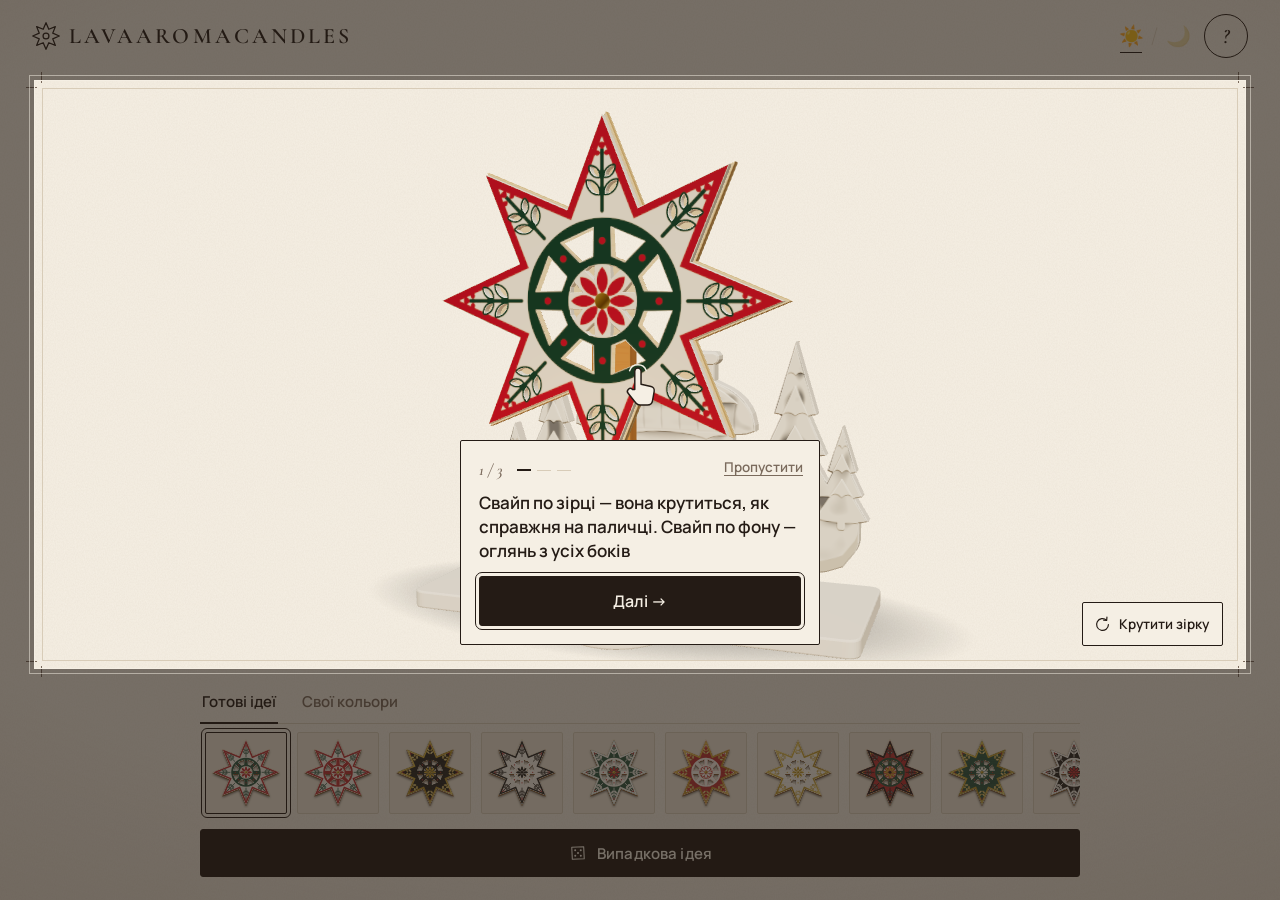
==== commit 1bbc0f52: "Crisp carved star, one-line logo, sun/moon toggle" ====
--- a/index.html
+++ b/index.html
@@ -19,13 +19,13 @@
     <header class="top">
       <span class="brand">
         <svg class="brand-mark" viewBox="-10 -10 20 20" aria-hidden="true"><path d="M0-9.5 2-4.8 6.7-6.7 4.8-2 9.5 0 4.8 2 6.7 6.7 2 4.8 0 9.5-2 4.8-6.7 6.7-4.8 2-9.5 0-4.8-2-6.7-6.7-2-4.8Z"/><circle r="2.1"/></svg>
-        <span class="brand-t">Lava Aroma <em>Candles</em></span>
+        <span class="brand-t">LAVAAROMACANDLES</span>
       </span>
       <div class="top-r">
         <div class="light" role="group" aria-label="Світло">
-          <button data-light="day" class="is-on" aria-pressed="true">День</button>
+          <button data-light="day" class="is-on" aria-pressed="true" aria-label="День" title="День"><span aria-hidden="true">☀️</span></button>
           <span class="light-sep" aria-hidden="true">/</span>
-          <button data-light="candle" aria-pressed="false">Свічка</button>
+          <button data-light="candle" aria-pressed="false" aria-label="Вечір, тепле світло свічки" title="Вечір — світло свічки"><span aria-hidden="true">🌙</span></button>
         </div>
         <button class="help-btn" id="helpBtn" aria-label="Як це працює?">?</button>
       </div>
@@ -37,7 +37,6 @@
         <div class="viewer" id="viewer3d" aria-label="3D-зірка на підставці. Свайп по зірці крутить її, свайп по фону — огляд з усіх боків.">
           <div class="viewer-loading">Запалюємо зірку…</div>
         </div>
-        <p class="caption" aria-hidden="true">Зірка на хатинці <span>· 165 мм</span></p>
         <button class="spin-btn" data-spin><svg viewBox="0 0 24 24" aria-hidden="true"><path d="M19.5 12a7.5 7.5 0 1 1-2.4-5.5"/><path d="M17.6 2.8l-.3 3.9-3.9-.2"/></svg>Крутити зірку</button>
       </div>
     </main>
--- a/css/styles.css
+++ b/css/styles.css
@@ -65,15 +65,16 @@
 /* ---------- шапка ---------- */
 .brand { display: inline-flex; align-items: center; gap: 9px; min-width: 0; color: var(--ink); }
 .brand-mark { width: 24px; height: 24px; fill: none; stroke: currentColor; stroke-width: .9; stroke-linejoin: round; }
-.brand-t { font: 600 19px/1 var(--serif); font-variant: small-caps; letter-spacing: .07em; white-space: nowrap; }
-.brand-t em { font-style: italic; font-variant: normal; font-weight: 500; letter-spacing: .01em; }
+.brand-t { font: 600 18px/1 var(--serif); letter-spacing: .1em; white-space: nowrap; }
 .top-r { display: flex; align-items: center; gap: 4px; flex: none; }
 .light { display: inline-flex; align-items: center; }
-.light button { position: relative; min-height: 44px; padding: 0 8px; border: 0; background: none; font: 600 14px var(--sans); color: var(--sepia); white-space: nowrap; transition: color .3s; }
-.light button::after { content: ''; position: absolute; left: 8px; right: 8px; bottom: 9px; height: 1.5px; background: currentColor; transform: scaleX(0); transform-origin: left; transition: transform .35s var(--ease); }
-.light button.is-on { color: var(--ink); }
+.light button { position: relative; width: 44px; height: 44px; padding: 0; display: grid; place-items: center; border: 0; background: none;
+  font: 20px/1 'Apple Color Emoji', 'Segoe UI Emoji', 'Noto Color Emoji', sans-serif; }
+.light button span { opacity: .62; filter: grayscale(.55); transition: opacity .3s, filter .3s; }
+.light button::after { content: ''; position: absolute; left: 11px; right: 11px; bottom: 5px; height: 1.5px; background: var(--ink); transform: scaleX(0); transform-origin: left; transition: transform .35s var(--ease); }
+.light button.is-on span { opacity: 1; filter: none; }
 .light button.is-on::after { transform: scaleX(1); }
-.light-sep { color: var(--line); font: 400 20px var(--serif); }
+.light-sep { color: var(--line); font: 400 20px var(--serif); margin: 0 -2px; }
 .help-btn { flex: none; width: 44px; height: 44px; display: grid; place-items: center; border-radius: 50%; border: 1px solid var(--ink); background: none;
   color: var(--ink); font: italic 600 21px/1 var(--serif); }
 
@@ -101,8 +102,6 @@
 .viewer canvas { display: block; width: 100% !important; height: 100% !important; animation: develop 1.4s .35s ease both; }
 @keyframes develop { from { opacity: 0; } }
 .viewer-loading { position: absolute; inset: 0; display: grid; place-items: center; color: var(--sepia); font: italic 500 20px var(--serif); }
-.caption { position: absolute; left: 12px; top: 8px; margin: 0; pointer-events: none; font: italic 500 15px/1.2 var(--serif); color: var(--sepia); }
-.caption span { font-style: normal; font-variant: small-caps; letter-spacing: .04em; }
 .spin-btn { position: absolute; right: 10px; bottom: 10px; z-index: 2; min-height: 44px; display: inline-flex; align-items: center; gap: 7px; padding: 0 13px 0 10px;
   border: 1px solid var(--ink); border-radius: 2px; background: var(--paper); color: var(--ink); font: 600 13.5px var(--sans); transition: background-color .8s ease, color .3s; }
 .spin-btn svg { width: 19px; height: 19px; fill: none; stroke: currentColor; stroke-width: 1.5; stroke-linecap: round; stroke-linejoin: round; transition: transform .6s var(--ease); }
@@ -197,24 +196,26 @@
 .top > .top-r { animation-delay: .15s; }
 .stage-card { animation: fadeIn .6s .1s ease both; }
 .crop { animation: fadeIn .5s .45s ease both; }
-.caption, .spin-btn { animation: fadeIn .6s .9s ease both; }
+.spin-btn { animation: fadeIn .6s .9s ease both; }
 .tabs { animation: inkIn .9s .3s var(--ease) both; }
 .pane:not([hidden]) { animation: fadeIn .6s .55s ease both; }
 
 /* ---------- розміри екранів ---------- */
 @media (max-width: 420px) {
   :root { --gut: 12px; }
-  .brand-t { font-size: 17px; }
-  .brand-t em { display: block; margin-top: 1px; }
-  .light button { padding: 0 6px; font-size: 13.5px; }
-  .light button::after { left: 6px; right: 6px; }
-  .caption span { display: none; }
+  .brand-t { font-size: 16px; letter-spacing: .07em; }
+  .brand { gap: 7px; }
+  .brand-mark { width: 20px; height: 20px; }
 }
 @media (max-width: 350px) {
   .brand-mark { display: none; }
   :root { --paint: 48px; }
   .paints { gap: 9px; }
-  .caption { display: none; }
+}
+/* вузький телефон: логотип в один рядок без значка */
+@media (max-width: 380px) {
+  .brand-mark { display: none; }
+  .brand-t { font-size: 15px; letter-spacing: .05em; }
 }
 /* низький екран — компактніший док, сцена лишається */
 @media (max-height: 640px) {
@@ -228,11 +229,10 @@
 @media (min-width: 900px) {
   :root { --top: 72px; --card: 82px; --pane: 156px; --paint: 60px; --gut: 32px; }
   .brand-mark { width: 28px; height: 28px; }
-  .brand-t { font-size: 23px; }
+  .brand-t { font-size: 22px; letter-spacing: .14em; }
   .stage { padding: 16px calc(var(--gut) + 10px) 18px; }
   .dock { width: min(880px, calc(100% - 64px)); padding-left: 0; padding-right: 0; padding-bottom: calc(20px + var(--safe-b)); }
   .paints { gap: 22px; }
-  .caption { left: 16px; top: 12px; font-size: 17px; }
   .spin-btn { right: 14px; bottom: 14px; }
   .card:hover:not(.is-on) { border-color: var(--sepia); }
   .tabs button:hover:not(.is-on), .part:hover:not(.is-on), .light button:hover:not(.is-on) { color: var(--ink); }
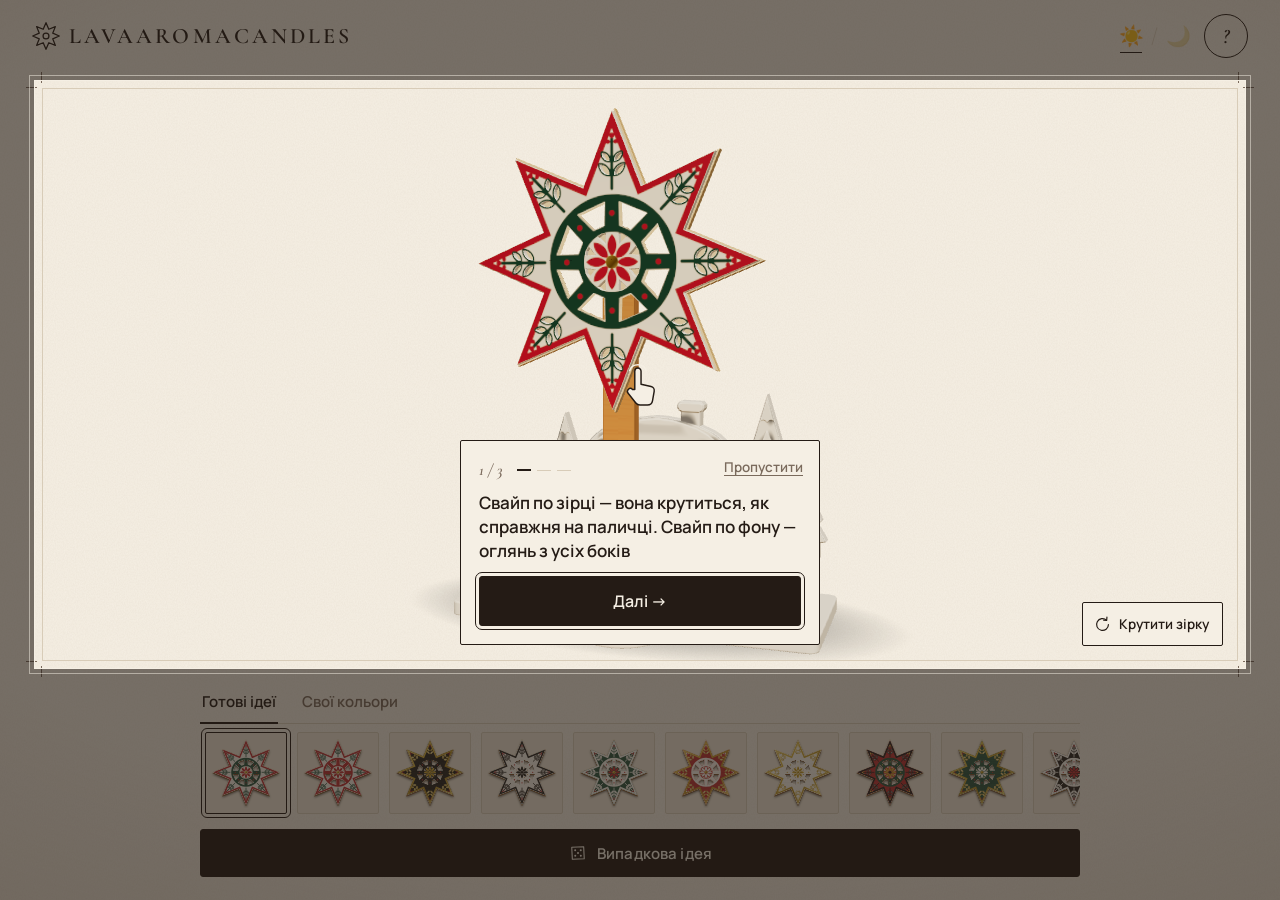
==== commit a56aa1ad: "Cache-busting version tags" ====
--- a/index.html
+++ b/index.html
@@ -10,8 +10,8 @@
   <link rel="preconnect" href="https://fonts.googleapis.com">
   <link rel="preconnect" href="https://fonts.gstatic.com" crossorigin>
   <link href="https://fonts.googleapis.com/css2?family=Cormorant+Garamond:ital,wght@0,500;0,600;1,500;1,600&family=Manrope:wght@500;600;700&display=swap" rel="stylesheet">
-  <link rel="stylesheet" href="css/styles.css">
-  <script type="importmap">{ "imports": { "three": "./vendor/three/three.module.js", "three/addons/": "./vendor/three/addons/" } }</script>
+  <link rel="stylesheet" href="css/styles.css?v=202611241851">
+  <script type="importmap">{"imports":{"three":"./vendor/three/three.module.js","three/addons/":"./vendor/three/addons/","./js/carve.js":"./js/carve.js?v=202611241851","./js/compose.js":"./js/compose.js?v=202611241851","./js/config.js":"./js/config.js?v=202611241851","./js/export.js":"./js/export.js?v=202611241851","./js/geometry.js":"./js/geometry.js?v=202611241851","./js/landing-fx.js":"./js/landing-fx.js?v=202611241851","./js/main.js":"./js/main.js?v=202611241851","./js/ornaments.js":"./js/ornaments.js?v=202611241851","./js/player.js":"./js/player.js?v=202611241851","./js/render.js":"./js/render.js?v=202611241851","./js/store.js":"./js/store.js?v=202611241851","./js/tour.js":"./js/tour.js?v=202611241851","./js/trace.js":"./js/trace.js?v=202611241851","./js/viewer3d.js":"./js/viewer3d.js?v=202611241851","./js/village.js":"./js/village.js?v=202611241851","./js/vortex-bg.js":"./js/vortex-bg.js?v=202611241851","./js/workshop.js":"./js/workshop.js?v=202611241851"}}</script>
 </head>
 <body>
   <!-- Один аркуш: шапка · 3D-сцена в рамці з мітками обрізу · док. Без прокрутки сторінки. -->
@@ -59,6 +59,6 @@
 
   <div class="toast" id="toast" role="status" aria-live="polite"></div>
 
-  <script type="module" src="js/main.js"></script>
+  <script type="module" src="js/main.js?v=202611241851"></script>
 </body>
 </html>
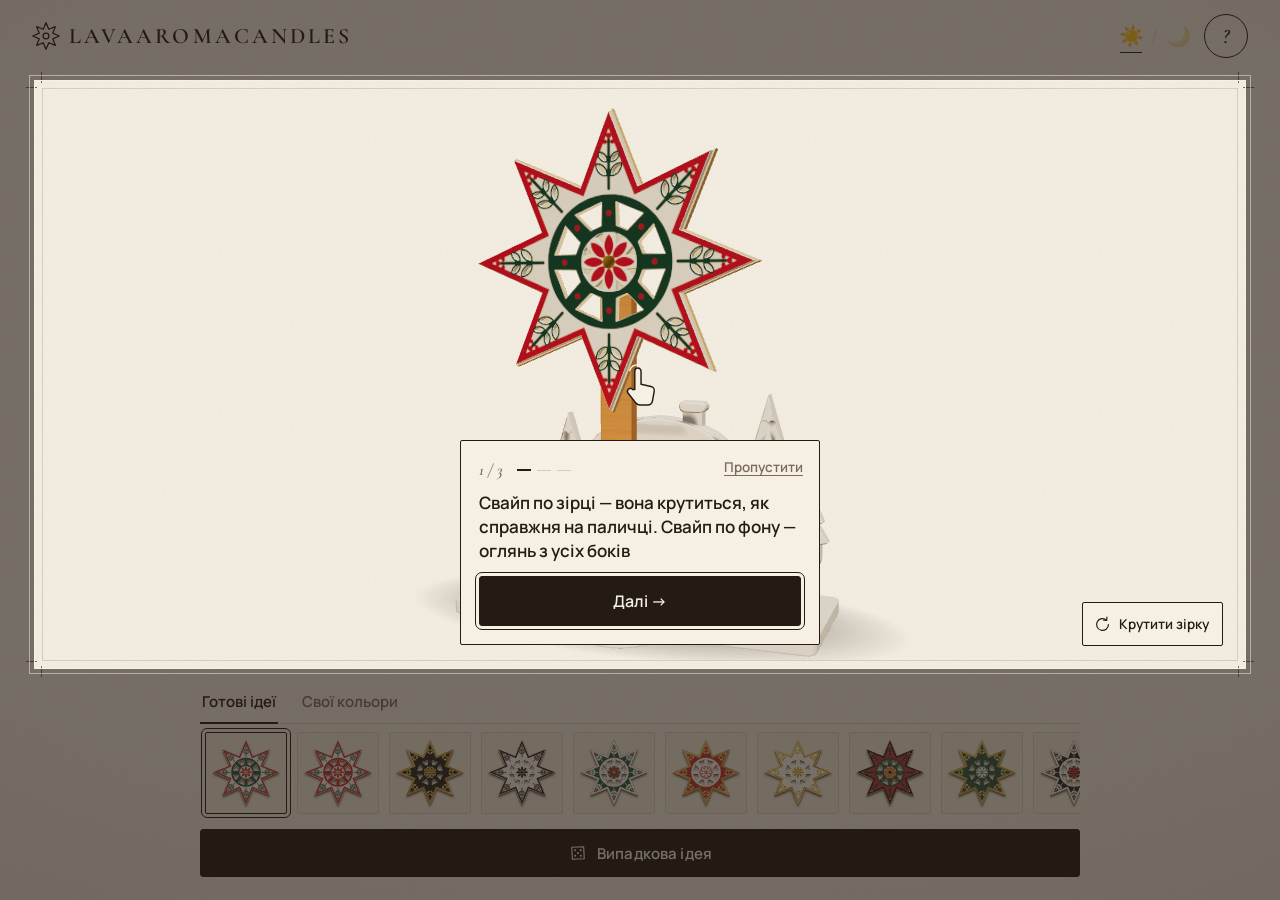
==== commit 5cb89bd7: "Paint order + brown paint" ====
--- a/index.html
+++ b/index.html
@@ -10,8 +10,8 @@
   <link rel="preconnect" href="https://fonts.googleapis.com">
   <link rel="preconnect" href="https://fonts.gstatic.com" crossorigin>
   <link href="https://fonts.googleapis.com/css2?family=Cormorant+Garamond:ital,wght@0,500;0,600;1,500;1,600&family=Manrope:wght@500;600;700&display=swap" rel="stylesheet">
-  <link rel="stylesheet" href="css/styles.css?v=202611241851">
-  <script type="importmap">{"imports":{"three":"./vendor/three/three.module.js","three/addons/":"./vendor/three/addons/","./js/carve.js":"./js/carve.js?v=202611241851","./js/compose.js":"./js/compose.js?v=202611241851","./js/config.js":"./js/config.js?v=202611241851","./js/export.js":"./js/export.js?v=202611241851","./js/geometry.js":"./js/geometry.js?v=202611241851","./js/landing-fx.js":"./js/landing-fx.js?v=202611241851","./js/main.js":"./js/main.js?v=202611241851","./js/ornaments.js":"./js/ornaments.js?v=202611241851","./js/player.js":"./js/player.js?v=202611241851","./js/render.js":"./js/render.js?v=202611241851","./js/store.js":"./js/store.js?v=202611241851","./js/tour.js":"./js/tour.js?v=202611241851","./js/trace.js":"./js/trace.js?v=202611241851","./js/viewer3d.js":"./js/viewer3d.js?v=202611241851","./js/village.js":"./js/village.js?v=202611241851","./js/vortex-bg.js":"./js/vortex-bg.js?v=202611241851","./js/workshop.js":"./js/workshop.js?v=202611241851"}}</script>
+  <link rel="stylesheet" href="css/styles.css?v=202611241922">
+  <script type="importmap">{"imports":{"three":"./vendor/three/three.module.js","three/addons/":"./vendor/three/addons/","./js/carve.js":"./js/carve.js?v=202611241922","./js/compose.js":"./js/compose.js?v=202611241922","./js/config.js":"./js/config.js?v=202611241922","./js/export.js":"./js/export.js?v=202611241922","./js/geometry.js":"./js/geometry.js?v=202611241922","./js/landing-fx.js":"./js/landing-fx.js?v=202611241922","./js/main.js":"./js/main.js?v=202611241922","./js/ornaments.js":"./js/ornaments.js?v=202611241922","./js/player.js":"./js/player.js?v=202611241922","./js/render.js":"./js/render.js?v=202611241922","./js/store.js":"./js/store.js?v=202611241922","./js/tour.js":"./js/tour.js?v=202611241922","./js/trace.js":"./js/trace.js?v=202611241922","./js/viewer3d.js":"./js/viewer3d.js?v=202611241922","./js/village.js":"./js/village.js?v=202611241922","./js/vortex-bg.js":"./js/vortex-bg.js?v=202611241922","./js/workshop.js":"./js/workshop.js?v=202611241922"}}</script>
 </head>
 <body>
   <!-- Один аркуш: шапка · 3D-сцена в рамці з мітками обрізу · док. Без прокрутки сторінки. -->
@@ -59,6 +59,6 @@
 
   <div class="toast" id="toast" role="status" aria-live="polite"></div>
 
-  <script type="module" src="js/main.js?v=202611241851"></script>
+  <script type="module" src="js/main.js?v=202611241922"></script>
 </body>
 </html>
--- a/css/styles.css
+++ b/css/styles.css
@@ -206,11 +206,14 @@
   .brand-t { font-size: 16px; letter-spacing: .07em; }
   .brand { gap: 7px; }
   .brand-mark { width: 20px; height: 20px; }
+  :root { --paint: 46px; } /* 6 фарб у ряд на телефоні */
+  .paints { gap: 10px; }
+  .pn { font-size: 9.5px; letter-spacing: 0; }
 }
 @media (max-width: 350px) {
   .brand-mark { display: none; }
-  :root { --paint: 48px; }
-  .paints { gap: 9px; }
+  :root { --paint: 44px; }
+  .paints { gap: 8px; }
 }
 /* вузький телефон: логотип в один рядок без значка */
 @media (max-width: 380px) {
@@ -232,7 +235,7 @@
   .brand-t { font-size: 22px; letter-spacing: .14em; }
   .stage { padding: 16px calc(var(--gut) + 10px) 18px; }
   .dock { width: min(880px, calc(100% - 64px)); padding-left: 0; padding-right: 0; padding-bottom: calc(20px + var(--safe-b)); }
-  .paints { gap: 22px; }
+  .paints { gap: 20px; }
   .spin-btn { right: 14px; bottom: 14px; }
   .card:hover:not(.is-on) { border-color: var(--sepia); }
   .tabs button:hover:not(.is-on), .part:hover:not(.is-on), .light button:hover:not(.is-on) { color: var(--ink); }
